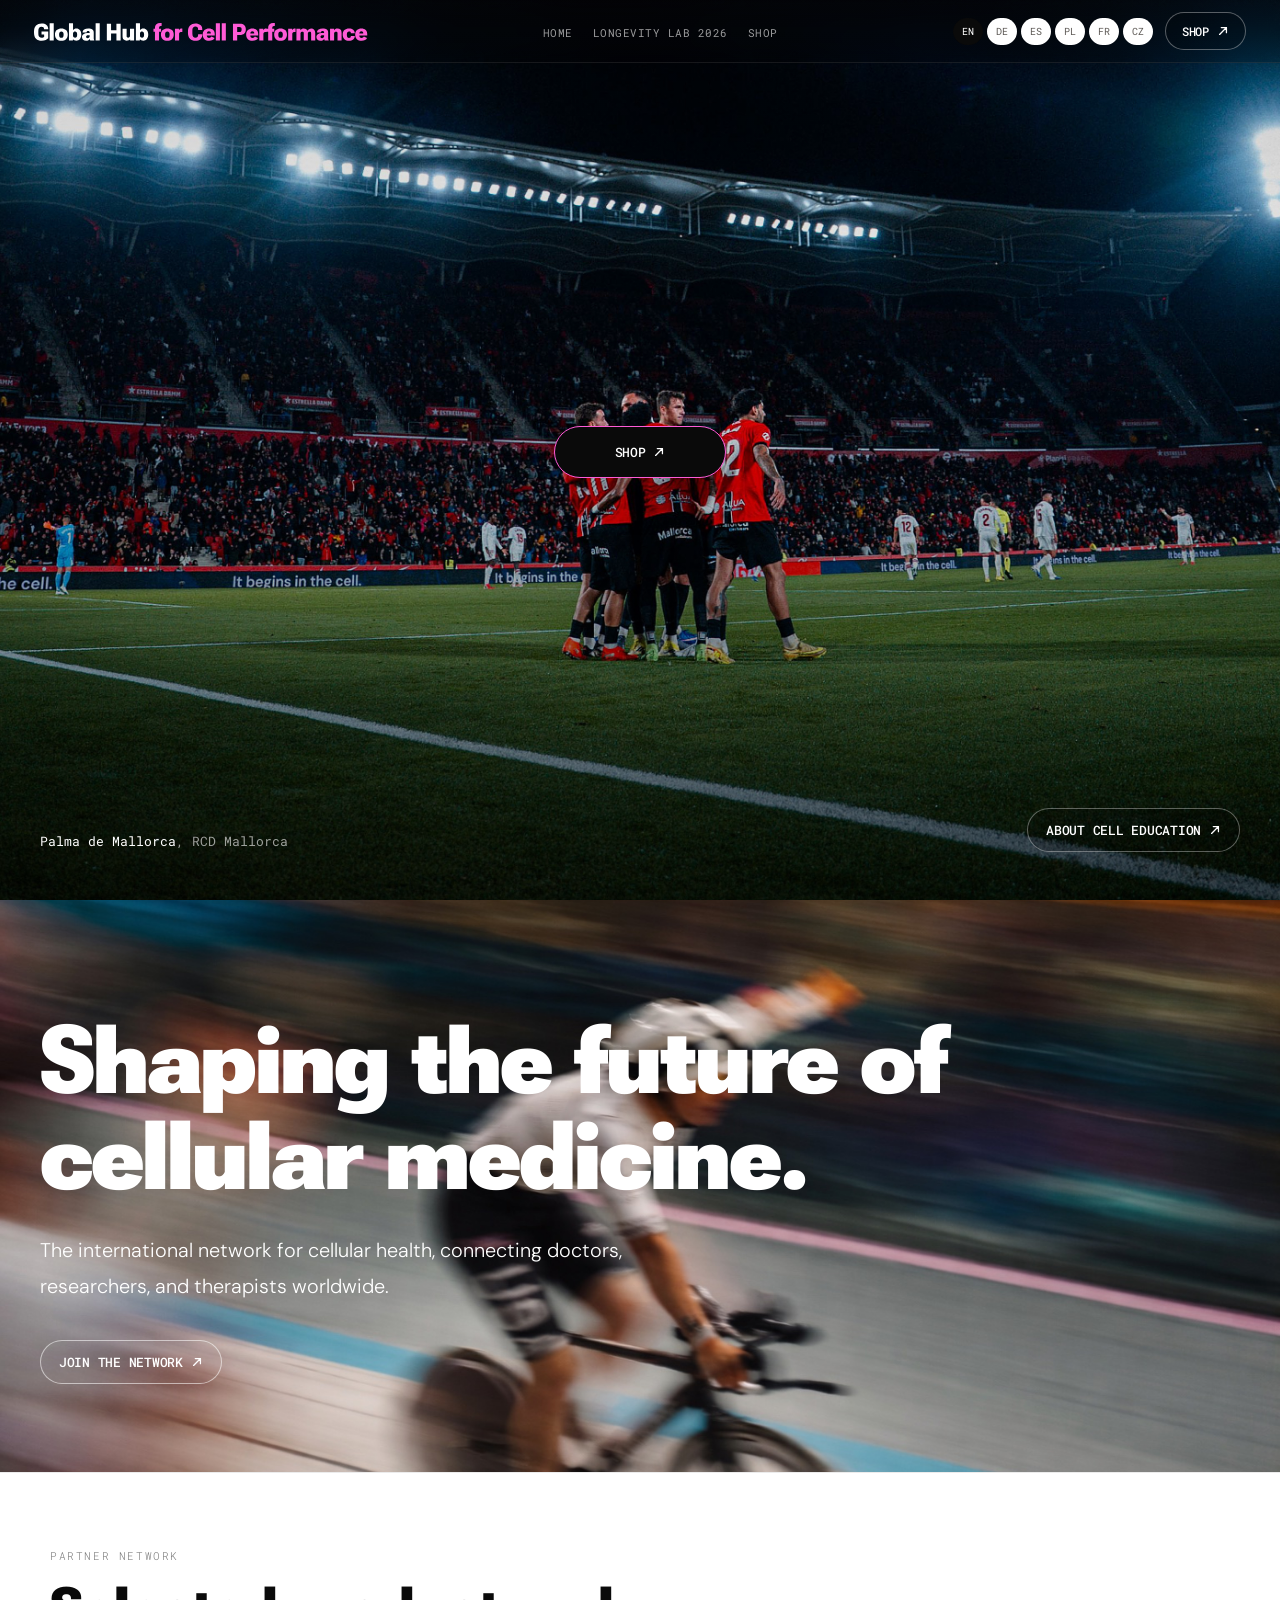
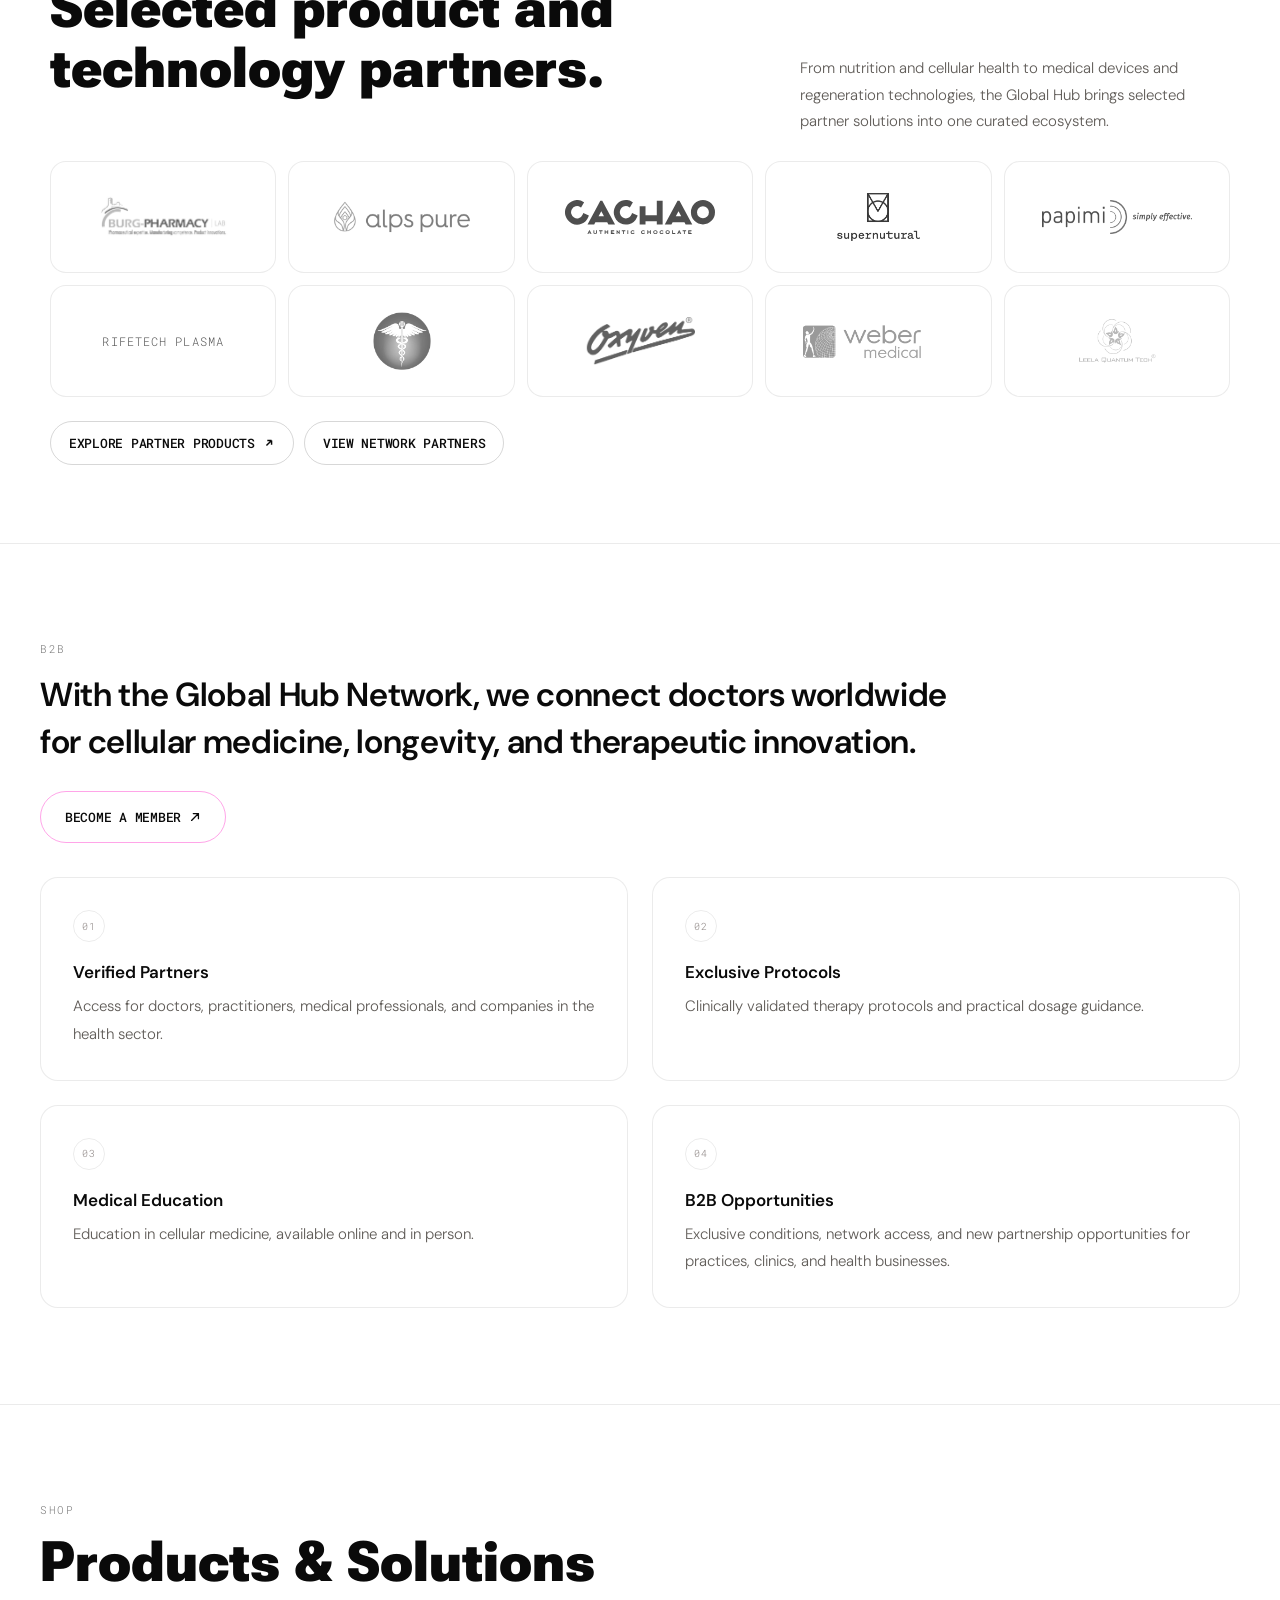
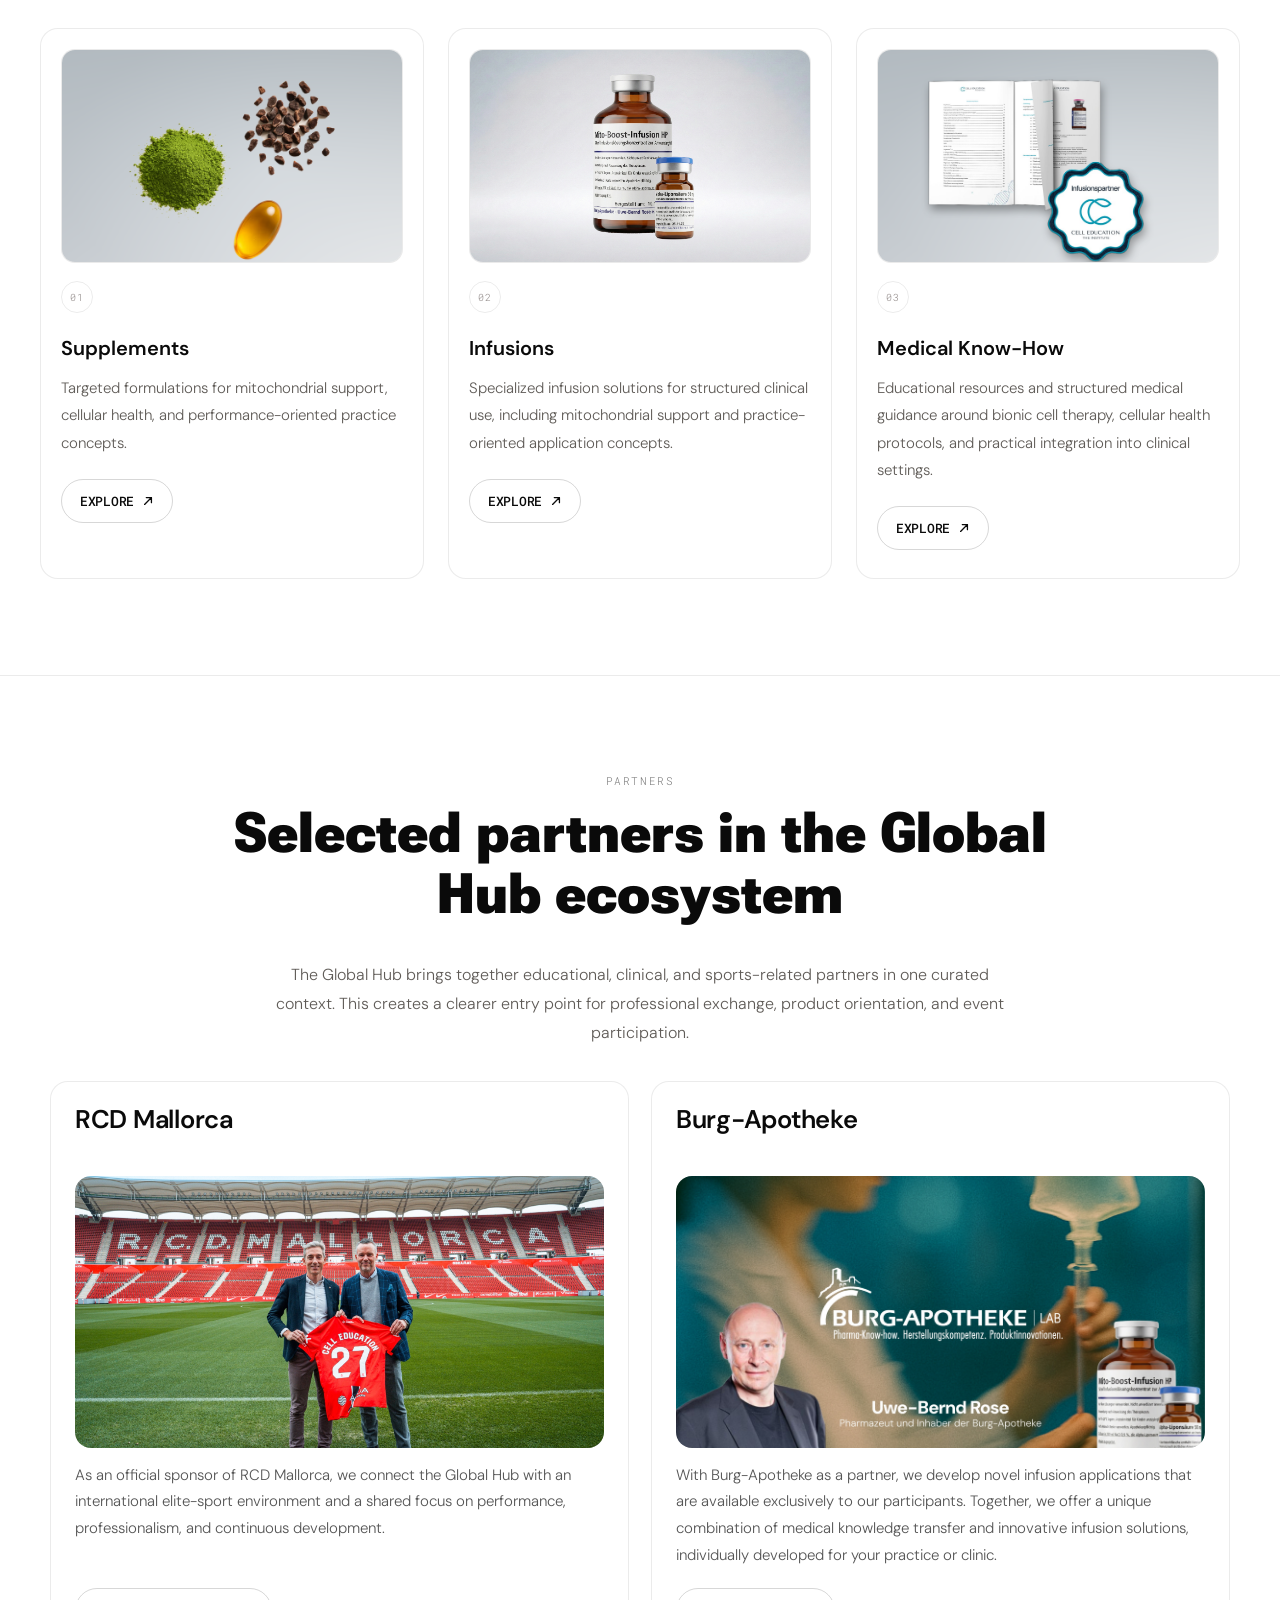
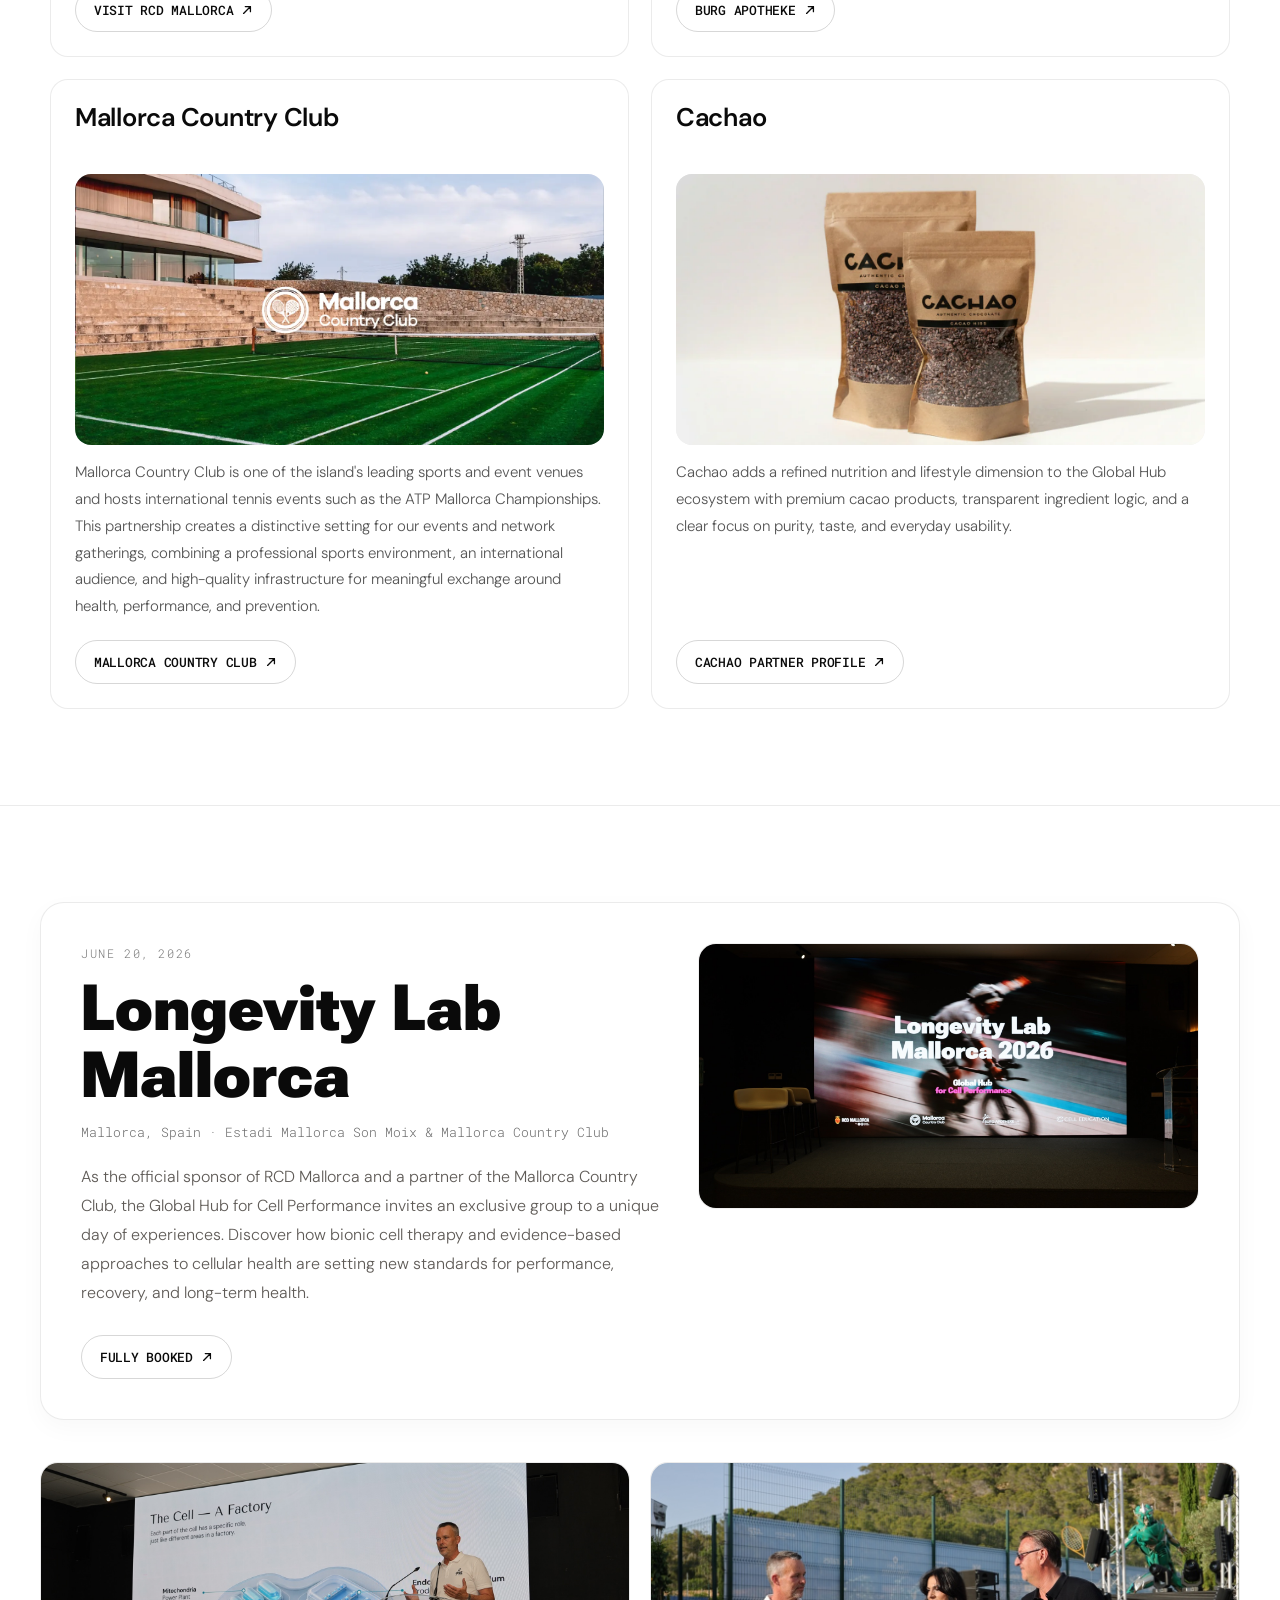
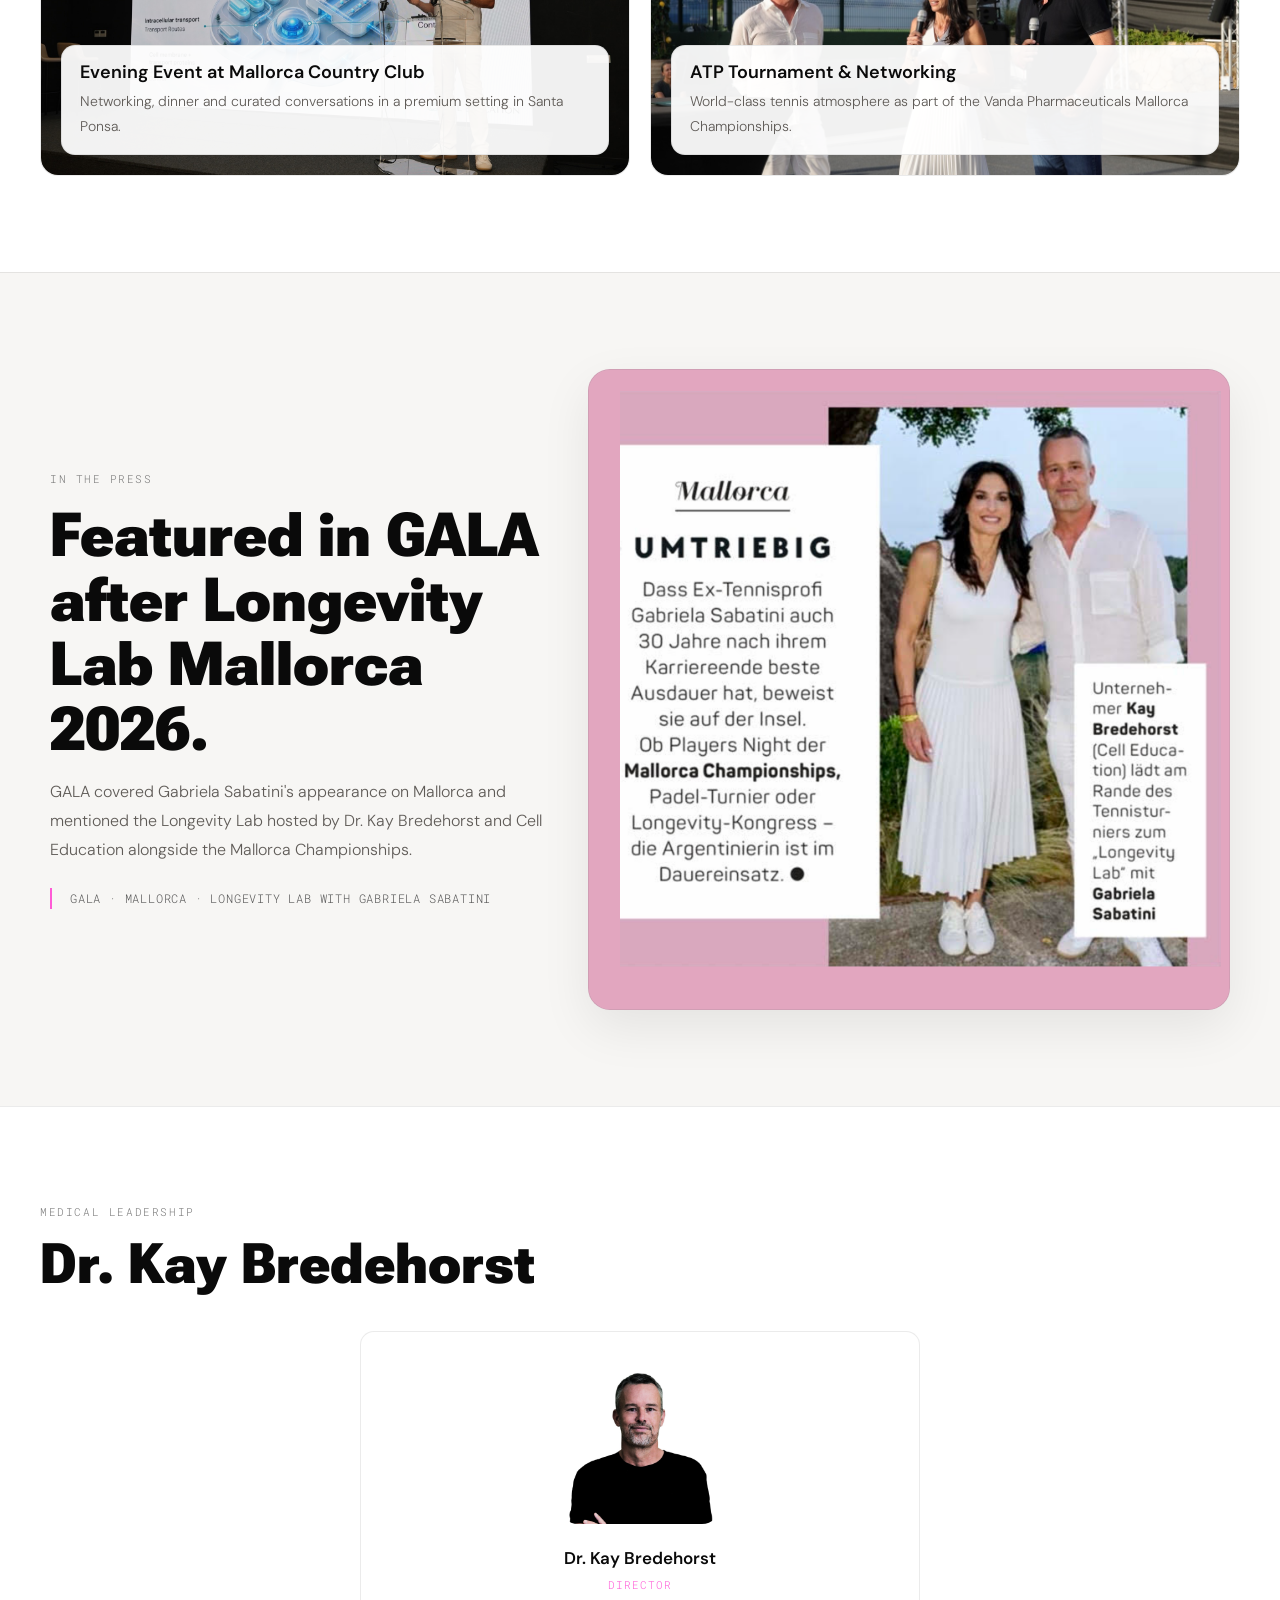
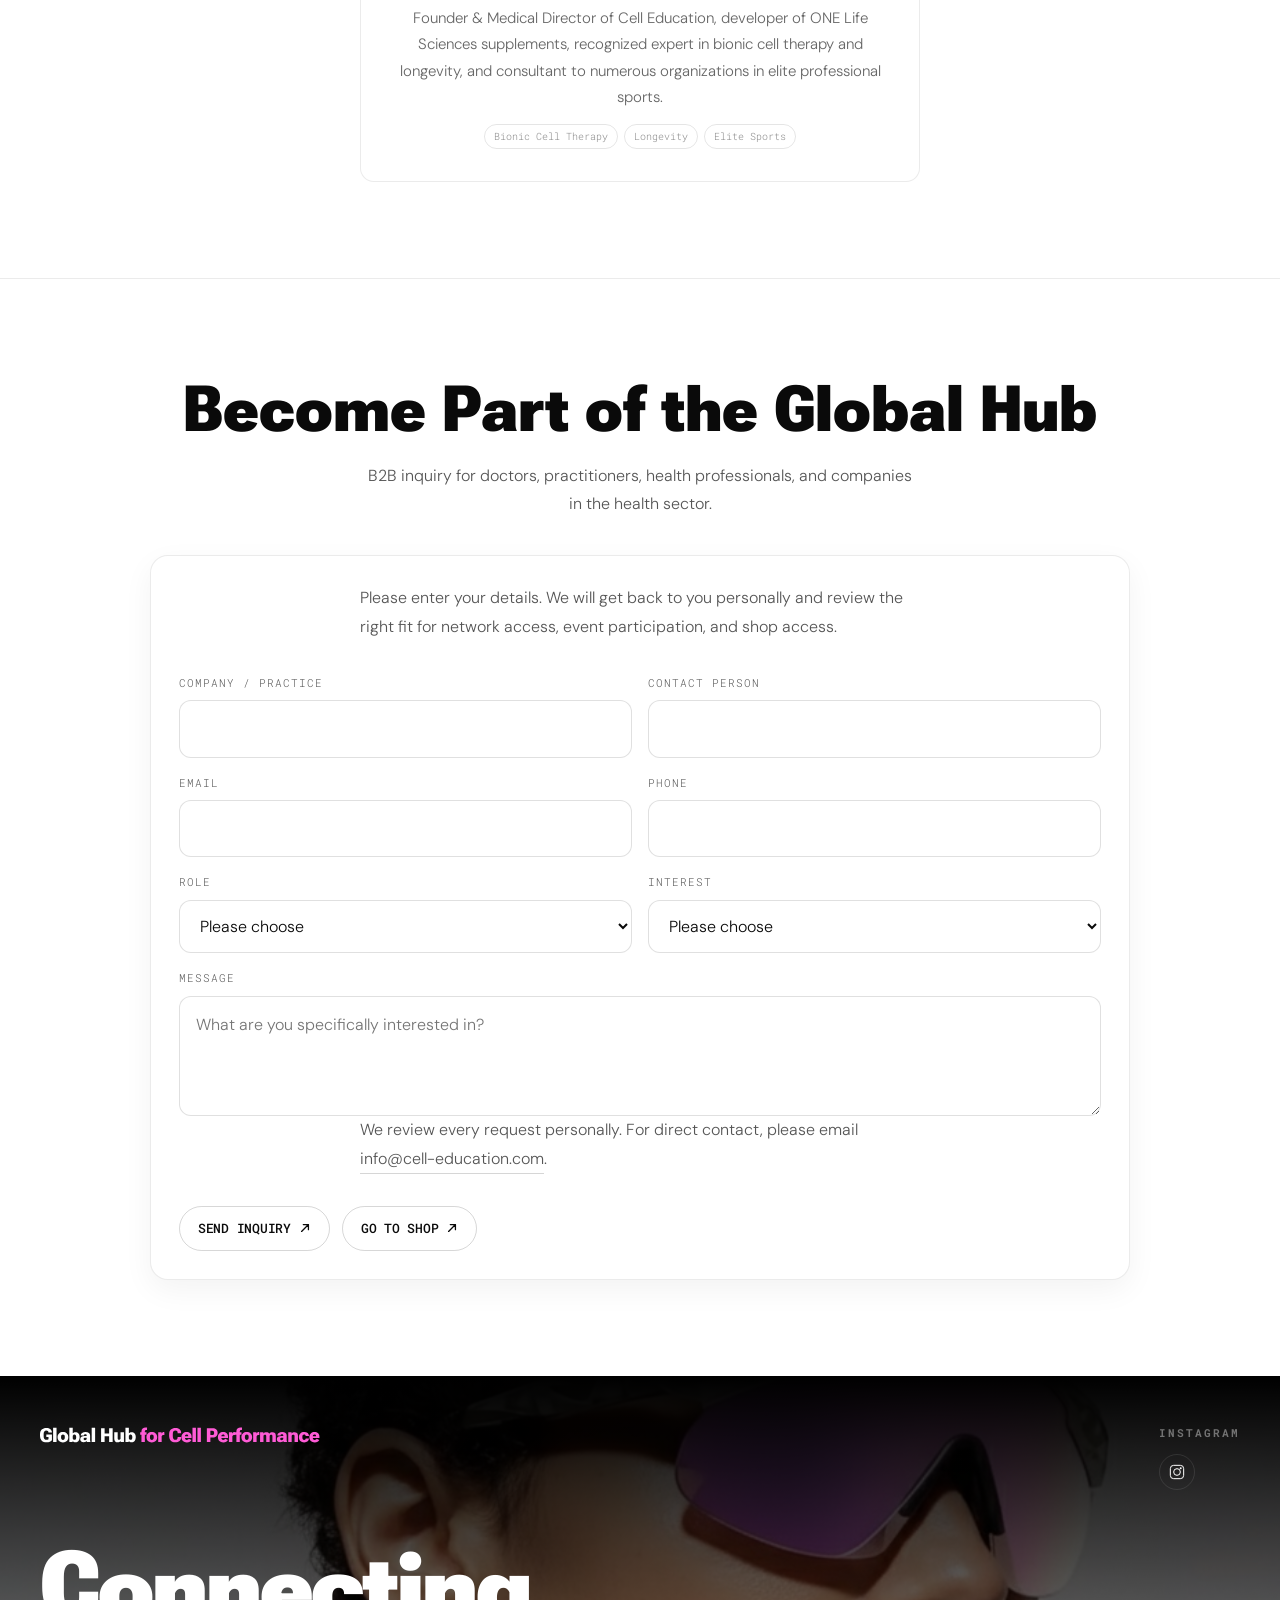
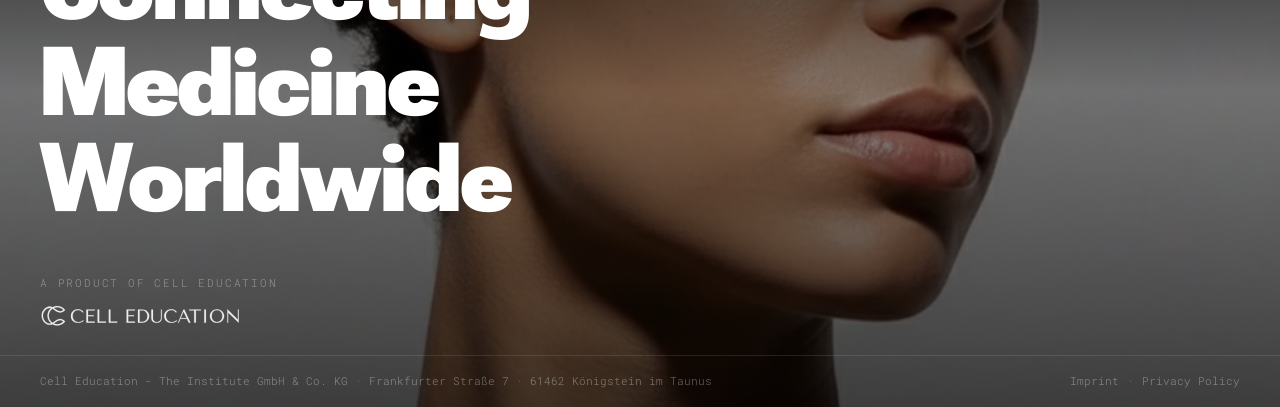
==== index.html @ 9cb9fe03 "Update selected homepage partner cards" ====
<!DOCTYPE html>
<html lang="en">
<head>
<!-- Google Tag Manager -->
<script>(function(w,d,s,l,i){w[l]=w[l]||[];w[l].push({'gtm.start':
new Date().getTime(),event:'gtm.js'});var f=d.getElementsByTagName(s)[0],
j=d.createElement(s),dl=l!='dataLayer'?'&l='+l:'';j.async=true;j.src=
'https://www.googletagmanager.com/gtm.js?id='+i+dl;f.parentNode.insertBefore(j,f);
})(window,document,'script','dataLayer','GTM-M27997ZX');</script>
<!-- End Google Tag Manager -->
<meta charset="UTF-8">
<meta name="viewport" content="width=device-width, initial-scale=1.0">
<meta name="google-site-verification" content="hT9p2Q0TXyHZJH5jZFprlNphEHSEvfTOcRQUMM5sE8U">
<title>Global Hub for Cell Performance | Premium Longevity Hub</title>
<meta name="description" content="Premium international network for longevity, regenerative health, elite performance and next-generation medicine in Mallorca.">
<link rel="icon" type="image/svg+xml" href="images/faviconglobalhub.svg">
<link rel="preconnect" href="https://fonts.googleapis.com">
<link rel="preconnect" href="https://fonts.gstatic.com" crossorigin>
<link href="https://fonts.googleapis.com/css2?family=DM+Sans:wght@300;400;500&family=Roboto+Flex:opsz,wght@8..144,400;8..144,500;8..144,600;8..144,800&family=Roboto+Mono:wght@400;500&display=swap" rel="stylesheet">
<link rel="stylesheet" href="css/style.css?v=20260513-1">
</head>
<body>
<!-- Google Tag Manager (noscript) -->
<noscript><iframe src="https://www.googletagmanager.com/ns.html?id=GTM-M27997ZX"
height="0" width="0" style="display:none;visibility:hidden"></iframe></noscript>
<!-- End Google Tag Manager (noscript) -->


<!-- NAV -->
<nav class="nav" id="nav">
<a href="#top" class="nav__logo" aria-label="Global Hub home">
<svg width="371" height="20" viewBox="0 0 371 20" fill="none" xmlns="http://www.w3.org/2000/svg"><path d="M-0.000131601 10.7298V9.61367C-0.000131601 6.62895 0.760845 4.37984 2.2828 2.86634C3.81321 1.35284 5.85094 0.596092 8.39598 0.596092C10.7127 0.596092 12.5264 1.14991 13.837 2.25756C15.156 3.3652 15.8071 4.78569 15.7901 6.51903L15.7775 6.84879H11.1735V6.64586C11.1735 5.86797 10.9283 5.24228 10.4379 4.76878C9.94753 4.29529 9.20346 4.05854 8.20574 4.05854C7.17419 4.05854 6.35403 4.43903 5.74524 5.2C5.13646 5.95252 4.83207 7.15318 4.83207 8.80196V11.5668C4.83207 13.2325 5.17028 14.4459 5.84671 15.2069C6.53159 15.9678 7.45322 16.3483 8.61159 16.3483C9.1781 16.3483 9.66428 16.2849 10.0701 16.1581C10.4844 16.0312 10.8818 15.8241 11.2623 15.5366V12.7337H8.35793V9.44879L15.8155 9.43611V17.0586C15.1983 17.7096 14.2893 18.3226 13.0887 18.8976C11.8965 19.4641 10.3957 19.7473 8.58623 19.7473C5.92281 19.7473 3.82589 18.9906 2.29548 17.4771C0.765073 15.9636 -0.000131601 13.7145 -0.000131601 10.7298ZM17.3699 19.4049V0.253653H21.9231V19.4049H17.3699ZM23.3 13.1395V12.7337C23.3 10.6875 23.9553 9.07253 25.2658 7.88879C26.5849 6.69659 28.2971 6.10049 30.4024 6.10049C32.5078 6.10049 34.2158 6.69659 35.5263 7.88879C36.8454 9.07253 37.5049 10.6875 37.5049 12.7337V13.1395C37.5049 15.1773 36.8454 16.7922 35.5263 17.9844C34.2158 19.1766 32.5078 19.7727 30.4024 19.7727C28.2971 19.7727 26.5849 19.1766 25.2658 17.9844C23.9553 16.7922 23.3 15.1773 23.3 13.1395ZM27.9166 12.4673V13.3805C27.9166 14.4374 28.1322 15.2195 28.5634 15.7269C29.0031 16.2257 29.6161 16.4751 30.4024 16.4751C31.1888 16.4751 31.7975 16.2257 32.2288 15.7269C32.66 15.2195 32.8756 14.4374 32.8756 13.3805V12.4673C32.8756 11.4273 32.6515 10.6579 32.2034 10.159C31.7637 9.65172 31.1634 9.39806 30.4024 9.39806C29.633 9.39806 29.0242 9.65172 28.5761 10.159C28.1364 10.6579 27.9166 11.4273 27.9166 12.4673ZM38.8564 19.4049V0.253653H43.3842V7.82537C43.8069 7.3096 44.3269 6.9122 44.9442 6.63318C45.5614 6.3457 46.2717 6.20196 47.0749 6.20196C48.7406 6.20196 50.0681 6.80228 51.0574 8.00294C52.0551 9.20359 52.554 10.7678 52.554 12.6956V13.1015C52.554 15.0377 52.0509 16.6147 51.0447 17.8322C50.0385 19.0498 48.7068 19.6586 47.0496 19.6586C46.2378 19.6586 45.4896 19.5106 44.8047 19.2147C44.1198 18.9187 43.6336 18.5256 43.3461 18.0351H43.2954L43.232 19.4049H38.8564ZM43.3842 14.7756C43.5533 15.2069 43.8239 15.5873 44.1959 15.9171C44.5679 16.2469 45.0668 16.4117 45.6925 16.4117C46.4365 16.4117 46.9946 16.1243 47.3666 15.5493C47.7387 14.9743 47.9247 14.2176 47.9247 13.279V12.5688C47.9247 11.6303 47.7387 10.882 47.3666 10.3239C47.003 9.76587 46.4281 9.48684 45.6417 9.48684C45.0583 9.48684 44.5764 9.65172 44.1959 9.98148C43.8154 10.3112 43.5448 10.6875 43.3842 11.1103V14.7756ZM53.3094 15.6254C53.3094 14.1795 53.8674 13.093 54.9835 12.3659C56.0996 11.6303 57.5201 11.2582 59.245 11.2498H61.8577V10.5903C61.8577 10.0829 61.7308 9.68131 61.4772 9.38538C61.2235 9.08099 60.7796 8.92879 60.1455 8.92879C59.5198 8.92879 59.0674 9.05562 58.7884 9.30928C58.5178 9.55448 58.3825 9.87578 58.3825 10.2732V10.5142H54.0323V10.2605C54.0323 9.02603 54.6199 8.0283 55.7952 7.26732C56.9705 6.50635 58.5051 6.12586 60.3991 6.12586C62.31 6.12586 63.7855 6.49366 64.8255 7.22928C65.8655 7.95643 66.3855 9.10212 66.3855 10.6664V16.5386C66.3855 17.0543 66.4362 17.549 66.5377 18.0225C66.6391 18.4875 66.7744 18.8849 66.9435 19.2147V19.4049H62.4664C62.3565 19.2104 62.2635 18.9652 62.1874 18.6693C62.1198 18.3734 62.069 18.0817 62.0352 17.7942C61.79 18.2592 61.2954 18.682 60.5513 19.0625C59.8157 19.443 58.9068 19.6332 57.8245 19.6332C56.5055 19.6332 55.4232 19.3034 54.5776 18.6439C53.7321 17.976 53.3094 16.9698 53.3094 15.6254ZM57.8372 15.2195C57.8372 15.7099 57.9767 16.1073 58.2557 16.4117C58.5432 16.7077 58.9871 16.8556 59.5874 16.8556C60.2554 16.8556 60.8007 16.6443 61.2235 16.2215C61.6463 15.7987 61.8577 15.2787 61.8577 14.6615V13.6849H60.1835C59.3803 13.6849 58.7884 13.8117 58.4079 14.0654C58.0274 14.319 57.8372 14.7038 57.8372 15.2195ZM68.4853 19.4049V0.253653H73.0384V19.4049H68.4853ZM80.9414 19.4049V0.938532H85.6215V8.05367H91.5951V0.938532H96.2751V19.4049H91.5951V11.7064H85.6215V19.4049H80.9414ZM98.3876 14.4332V6.49366H102.928V14.3064C102.928 15.0758 103.08 15.6085 103.385 15.9044C103.698 16.1919 104.108 16.3356 104.615 16.3356C105.08 16.3356 105.499 16.1919 105.871 15.9044C106.243 15.6169 106.517 15.2618 106.695 14.839V6.49366H111.235V19.4049H106.847L106.784 17.9337H106.733C106.395 18.4664 105.887 18.8934 105.211 19.2147C104.543 19.5275 103.765 19.6839 102.877 19.6839C101.575 19.6839 100.501 19.2781 99.6559 18.4664C98.8104 17.6547 98.3876 16.3103 98.3876 14.4332ZM113.221 19.4049V0.253653H117.749V7.82537C118.172 7.3096 118.692 6.9122 119.309 6.63318C119.926 6.3457 120.636 6.20196 121.44 6.20196C123.105 6.20196 124.433 6.80228 125.422 8.00294C126.42 9.20359 126.919 10.7678 126.919 12.6956V13.1015C126.919 15.0377 126.416 16.6147 125.409 17.8322C124.403 19.0498 123.071 19.6586 121.414 19.6586C120.603 19.6586 119.854 19.5106 119.169 19.2147C118.484 18.9187 117.998 18.5256 117.711 18.0351H117.66L117.597 19.4049H113.221ZM117.749 14.7756C117.918 15.2069 118.189 15.5873 118.561 15.9171C118.933 16.2469 119.431 16.4117 120.057 16.4117C120.801 16.4117 121.359 16.1243 121.731 15.5493C122.103 14.9743 122.289 14.2176 122.289 13.279V12.5688C122.289 11.6303 122.103 10.882 121.731 10.3239C121.368 9.76587 120.793 9.48684 120.006 9.48684C119.423 9.48684 118.941 9.65172 118.561 9.98148C118.18 10.3112 117.91 10.6875 117.749 11.1103V14.7756Z" class="gh-white" fill="white"/><path d="M134.416 19.4049V5.39025C134.416 3.58927 134.94 2.24065 135.988 1.34439C137.045 0.448124 138.373 -6.46338e-06 139.971 -6.46338e-06C140.36 -6.46338e-06 140.711 0.0169041 141.024 0.0507253C141.336 0.0845465 141.624 0.135278 141.886 0.202921L141.759 3.46244C141.607 3.42862 141.446 3.39902 141.277 3.37366C141.108 3.34829 140.914 3.33561 140.694 3.33561C140.136 3.33561 139.696 3.53008 139.375 3.91903C139.062 4.30797 138.906 4.90407 138.906 5.70732V7.62245L138.931 7.86342V19.4049H134.416ZM132.742 9.7405V6.49366H135.836H136.229H141.15V9.7405H132.742ZM141.069 13.1395V12.7337C141.069 10.6875 141.724 9.07253 143.035 7.88879C144.354 6.69659 146.066 6.10049 148.171 6.10049C150.277 6.10049 151.985 6.69659 153.295 7.88879C154.614 9.07253 155.274 10.6875 155.274 12.7337V13.1395C155.274 15.1773 154.614 16.7922 153.295 17.9844C151.985 19.1766 150.277 19.7727 148.171 19.7727C146.066 19.7727 144.354 19.1766 143.035 17.9844C141.724 16.7922 141.069 15.1773 141.069 13.1395ZM145.685 12.4673V13.3805C145.685 14.4374 145.901 15.2195 146.332 15.7269C146.772 16.2257 147.385 16.4751 148.171 16.4751C148.958 16.4751 149.566 16.2257 149.998 15.7269C150.429 15.2195 150.644 14.4374 150.644 13.3805V12.4673C150.644 11.4273 150.42 10.6579 149.972 10.159C149.533 9.65172 148.932 9.39806 148.171 9.39806C147.402 9.39806 146.793 9.65172 146.345 10.159C145.905 10.6579 145.685 11.4273 145.685 12.4673ZM156.625 19.4049V6.49366H161.064L161.115 7.93952H161.166C161.436 7.44066 161.808 7.02212 162.282 6.68391C162.755 6.3457 163.275 6.17659 163.842 6.17659C164.045 6.17659 164.239 6.19773 164.425 6.24C164.611 6.28228 164.746 6.32033 164.831 6.35415V10.0068C164.679 9.96456 164.51 9.93074 164.324 9.90538C164.146 9.88001 163.947 9.86733 163.728 9.86733C163.203 9.86733 162.709 10.0322 162.244 10.362C161.779 10.6833 161.432 11.106 161.204 11.6303V19.4049H156.625ZM171.073 10.7298V9.61367C171.073 6.56976 171.834 4.30797 173.356 2.82829C174.886 1.34016 176.894 0.596092 179.38 0.596092C181.714 0.596092 183.561 1.18374 184.922 2.35902C186.292 3.52585 186.977 5.11968 186.977 7.14049V7.78732H182.348V6.93757C182.348 5.97366 182.098 5.24651 181.599 4.7561C181.109 4.26569 180.365 4.02049 179.367 4.02049C178.327 4.02049 177.499 4.37984 176.881 5.09854C176.273 5.80878 175.968 7.02212 175.968 8.73855V11.6049C175.968 13.2283 176.268 14.429 176.869 15.2069C177.469 15.9763 178.323 16.361 179.431 16.361C180.395 16.361 181.113 16.0947 181.587 15.562C182.06 15.0208 182.314 14.2599 182.348 13.279V12.5815H186.977V13.3298C186.935 15.2576 186.241 16.8091 184.897 17.9844C183.553 19.1597 181.709 19.7473 179.367 19.7473C176.848 19.7473 174.835 18.9948 173.33 17.4898C171.825 15.9847 171.073 13.7314 171.073 10.7298ZM187.466 13.1268V12.721C187.466 10.7086 188.109 9.10212 189.394 7.90147C190.679 6.70082 192.336 6.10049 194.366 6.10049C196.386 6.10049 197.972 6.67123 199.122 7.81269C200.272 8.95416 200.847 10.5268 200.847 12.5307V13.8878H190.37V11.5922H196.408V11.3512C196.416 10.7509 196.238 10.2478 195.875 9.84196C195.511 9.43611 194.991 9.23318 194.315 9.23318C193.554 9.23318 192.97 9.51221 192.565 10.0703C192.167 10.6283 191.968 11.4146 191.968 12.4293V13.3298C191.968 14.3698 192.188 15.1688 192.628 15.7269C193.068 16.2849 193.702 16.5639 194.53 16.5639C195.139 16.5639 195.663 16.4117 196.103 16.1073C196.551 15.8029 196.906 15.4436 197.169 15.0293L200.618 16.6654C200.196 17.6293 199.464 18.3903 198.424 18.9483C197.393 19.4979 196.12 19.7727 194.607 19.7727C192.391 19.7727 190.645 19.1724 189.368 17.9717C188.1 16.7711 187.466 15.1561 187.466 13.1268ZM202.046 19.4049V0.253653H206.599V19.4049H202.046ZM208.623 19.4049V0.253653H213.176V19.4049H208.623ZM221.079 19.4049V0.938532H228.79C230.904 0.938532 232.532 1.47967 233.673 2.56195C234.815 3.64423 235.385 5.17886 235.385 7.16586C235.385 9.1444 234.819 10.6833 233.686 11.7825C232.561 12.8732 230.917 13.4186 228.752 13.4186H225.759V19.4049H221.079ZM225.759 10.0956H228.042C229.048 10.0956 229.741 9.84196 230.122 9.33464C230.511 8.82733 230.705 8.11708 230.705 7.20391C230.705 6.29919 230.511 5.5974 230.122 5.09854C229.741 4.59968 229.048 4.35025 228.042 4.35025H225.759V10.0956ZM235.748 13.1268V12.721C235.748 10.7086 236.39 9.10212 237.675 7.90147C238.961 6.70082 240.618 6.10049 242.647 6.10049C244.668 6.10049 246.253 6.67123 247.403 7.81269C248.553 8.95416 249.128 10.5268 249.128 12.5307V13.8878H238.652V11.5922H244.689V11.3512C244.697 10.7509 244.52 10.2478 244.156 9.84196C243.793 9.43611 243.273 9.23318 242.596 9.23318C241.835 9.23318 241.252 9.51221 240.846 10.0703C240.449 10.6283 240.25 11.4146 240.25 12.4293V13.3298C240.25 14.3698 240.47 15.1688 240.909 15.7269C241.349 16.2849 241.983 16.5639 242.812 16.5639C243.421 16.5639 243.945 16.4117 244.385 16.1073C244.833 15.8029 245.188 15.4436 245.45 15.0293L248.9 16.6654C248.477 17.6293 247.746 18.3903 246.706 18.9483C245.674 19.4979 244.402 19.7727 242.888 19.7727C240.673 19.7727 238.927 19.1724 237.65 17.9717C236.382 16.7711 235.748 15.1561 235.748 13.1268ZM250.315 19.4049V6.49366H254.754L254.804 7.93952H254.855C255.126 7.44066 255.498 7.02212 255.971 6.68391C256.445 6.3457 256.965 6.17659 257.531 6.17659C257.734 6.17659 257.929 6.19773 258.115 6.24C258.301 6.28228 258.436 6.32033 258.521 6.35415V10.0068C258.368 9.96456 258.199 9.93074 258.013 9.90538C257.836 9.88001 257.637 9.86733 257.417 9.86733C256.893 9.86733 256.398 10.0322 255.933 10.362C255.468 10.6833 255.121 11.106 254.893 11.6303V19.4049H250.315ZM260.214 19.4049V5.39025C260.214 3.58927 260.739 2.24065 261.787 1.34439C262.844 0.448124 264.171 -6.46338e-06 265.77 -6.46338e-06C266.158 -6.46338e-06 266.509 0.0169041 266.822 0.0507253C267.135 0.0845465 267.423 0.135278 267.685 0.202921L267.558 3.46244C267.406 3.42862 267.245 3.39902 267.076 3.37366C266.907 3.34829 266.712 3.33561 266.492 3.33561C265.934 3.33561 265.495 3.53008 265.173 3.91903C264.861 4.30797 264.704 4.90407 264.704 5.70732V7.62245L264.73 7.86342V19.4049H260.214ZM258.54 9.7405V6.49366H261.635H262.028H266.949V9.7405H258.54ZM266.867 13.1395V12.7337C266.867 10.6875 267.523 9.07253 268.833 7.88879C270.152 6.69659 271.864 6.10049 273.97 6.10049C276.075 6.10049 277.783 6.69659 279.094 7.88879C280.413 9.07253 281.072 10.6875 281.072 12.7337V13.1395C281.072 15.1773 280.413 16.7922 279.094 17.9844C277.783 19.1766 276.075 19.7727 273.97 19.7727C271.864 19.7727 270.152 19.1766 268.833 17.9844C267.523 16.7922 266.867 15.1773 266.867 13.1395ZM271.484 12.4673V13.3805C271.484 14.4374 271.7 15.2195 272.131 15.7269C272.57 16.2257 273.183 16.4751 273.97 16.4751C274.756 16.4751 275.365 16.2257 275.796 15.7269C276.227 15.2195 276.443 14.4374 276.443 13.3805V12.4673C276.443 11.4273 276.219 10.6579 275.771 10.159C275.331 9.65172 274.731 9.39806 273.97 9.39806C273.2 9.39806 272.592 9.65172 272.143 10.159C271.704 10.6579 271.484 11.4273 271.484 12.4673ZM282.424 19.4049V6.49366H286.863L286.914 7.93952H286.964C287.235 7.44066 287.607 7.02212 288.08 6.68391C288.554 6.3457 289.074 6.17659 289.64 6.17659C289.843 6.17659 290.038 6.19773 290.224 6.24C290.41 6.28228 290.545 6.32033 290.63 6.35415V10.0068C290.477 9.96456 290.308 9.93074 290.122 9.90538C289.945 9.88001 289.746 9.86733 289.526 9.86733C289.002 9.86733 288.507 10.0322 288.042 10.362C287.577 10.6833 287.231 11.106 287.002 11.6303V19.4049H282.424ZM291.588 19.4049V6.49366H295.964L296.027 8.0283H296.09C296.462 7.44489 296.978 6.99675 297.638 6.68391C298.306 6.37106 299.033 6.21464 299.819 6.21464C300.741 6.21464 301.544 6.40911 302.229 6.79805C302.914 7.187 303.4 7.74928 303.688 8.48489H303.726C304.157 7.75773 304.774 7.19968 305.577 6.81074C306.381 6.41334 307.226 6.21464 308.114 6.21464C309.408 6.21464 310.456 6.62049 311.259 7.4322C312.071 8.23546 312.477 9.57985 312.477 11.4654V19.4049H307.936V11.5288C307.936 10.8693 307.801 10.3831 307.53 10.0703C307.268 9.74895 306.871 9.5883 306.338 9.5883C305.873 9.57985 305.467 9.71091 305.121 9.98148C304.774 10.252 304.503 10.6241 304.309 11.0976V19.4049H299.756V11.5668C299.756 10.8904 299.621 10.3916 299.35 10.0703C299.079 9.74895 298.669 9.5883 298.12 9.5883C297.663 9.5883 297.266 9.71936 296.928 9.98148C296.589 10.2351 296.323 10.6072 296.129 11.0976V19.4049H291.588ZM313.778 15.6254C313.778 14.1795 314.336 13.093 315.452 12.3659C316.568 11.6303 317.988 11.2582 319.713 11.2498H322.326V10.5903C322.326 10.0829 322.199 9.68131 321.945 9.38538C321.692 9.08099 321.248 8.92879 320.614 8.92879C319.988 8.92879 319.536 9.05562 319.257 9.30928C318.986 9.55448 318.851 9.87578 318.851 10.2732V10.5142H314.5V10.2605C314.5 9.02603 315.088 8.0283 316.263 7.26732C317.439 6.50635 318.973 6.12586 320.867 6.12586C322.778 6.12586 324.254 6.49366 325.294 7.22928C326.334 7.95643 326.854 9.10212 326.854 10.6664V16.5386C326.854 17.0543 326.904 17.549 327.006 18.0225C327.107 18.4875 327.243 18.8849 327.412 19.2147V19.4049H322.935C322.825 19.2104 322.732 18.9652 322.656 18.6693C322.588 18.3734 322.537 18.0817 322.503 17.7942C322.258 18.2592 321.764 18.682 321.02 19.0625C320.284 19.443 319.375 19.6332 318.293 19.6332C316.974 19.6332 315.891 19.3034 315.046 18.6439C314.2 17.976 313.778 16.9698 313.778 15.6254ZM318.305 15.2195C318.305 15.7099 318.445 16.1073 318.724 16.4117C319.011 16.7077 319.455 16.8556 320.056 16.8556C320.724 16.8556 321.269 16.6443 321.692 16.2215C322.114 15.7987 322.326 15.2787 322.326 14.6615V13.6849H320.652C319.848 13.6849 319.257 13.8117 318.876 14.0654C318.496 14.319 318.305 14.7038 318.305 15.2195ZM328.941 19.4049V6.49366H333.342L333.393 7.96489H333.456C333.743 7.45757 334.221 7.03903 334.889 6.70927C335.566 6.37106 336.339 6.20196 337.21 6.20196C338.546 6.20196 339.641 6.57822 340.495 7.33074C341.357 8.08326 341.789 9.39806 341.789 11.2751V19.4049H337.261V11.4527C337.261 10.7594 337.113 10.2774 336.817 10.0068C336.529 9.72782 336.119 9.5883 335.587 9.5883C335.147 9.5883 334.733 9.71936 334.344 9.98148C333.963 10.2351 333.676 10.6029 333.481 11.0849V19.4049H328.941ZM343.026 13.1395V12.721C343.026 10.6579 343.66 9.03871 344.928 7.86342C346.205 6.68814 347.892 6.10049 349.989 6.10049C352.018 6.10049 353.574 6.56976 354.656 7.5083C355.739 8.43838 356.326 9.63481 356.419 11.0976L356.432 11.3893H352.031V11.199C352.031 10.641 351.858 10.1929 351.511 9.85465C351.173 9.50798 350.674 9.33464 350.014 9.33464C349.245 9.33464 348.657 9.60944 348.251 10.159C347.846 10.7002 347.643 11.4696 347.643 12.4673V13.3805C347.643 14.3867 347.837 15.1688 348.226 15.7269C348.615 16.2764 349.207 16.5512 350.002 16.5512C350.746 16.5512 351.27 16.3695 351.574 16.0059C351.879 15.6338 352.031 15.1942 352.031 14.6868V14.522H356.432L356.419 14.7503C356.411 16.1877 355.848 17.3841 354.732 18.3395C353.616 19.295 352.039 19.7727 350.002 19.7727C347.913 19.7727 346.226 19.1851 344.941 18.0098C343.664 16.826 343.026 15.2026 343.026 13.1395ZM356.883 13.1268V12.721C356.883 10.7086 357.525 9.10212 358.811 7.90147C360.096 6.70082 361.753 6.10049 363.782 6.10049C365.803 6.10049 367.389 6.67123 368.539 7.81269C369.688 8.95416 370.263 10.5268 370.263 12.5307V13.8878H359.787V11.5922H365.824V11.3512C365.833 10.7509 365.655 10.2478 365.292 9.84196C364.928 9.43611 364.408 9.23318 363.732 9.23318C362.971 9.23318 362.387 9.51221 361.981 10.0703C361.584 10.6283 361.385 11.4146 361.385 12.4293V13.3298C361.385 14.3698 361.605 15.1688 362.045 15.7269C362.485 16.2849 363.119 16.5639 363.947 16.5639C364.556 16.5639 365.08 16.4117 365.52 16.1073C365.968 15.8029 366.323 15.4436 366.585 15.0293L370.035 16.6654C369.612 17.6293 368.881 18.3903 367.841 18.9483C366.809 19.4979 365.537 19.7727 364.023 19.7727C361.808 19.7727 360.062 19.1724 358.785 17.9717C357.517 16.7711 356.883 15.1561 356.883 13.1268Z" class="gh-pink" fill="#FF5BD6"/></svg>
</a>
<ul class="nav__links">
<li><a href="#top" class="active">Home</a></li>
<li><a href="longevity-lab.html">Longevity Lab 2026</a></li>
<li><a href="shop.html">Shop</a></li>
</ul>
<div class="nav__right"><div class="lang-switcher" aria-label="Language switcher">
<button type="button" data-lang="en" class="active">EN</button>
<button type="button" data-lang="de">DE</button>
<button type="button" data-lang="es">ES</button>
<button type="button" data-lang="pl">PL</button>
<button type="button" data-lang="fr">FR</button>
<button type="button" data-lang="cz">CZ</button>
</div>
<div class="nav__cta"><a href="shop.html" class="pill pill--solid">Shop <svg viewBox="0 0 14 14" fill="none"><path d="M3 11L11 3M11 3H5M11 3V9" stroke="currentColor" stroke-width="1.5" stroke-linecap="round" stroke-linejoin="round"/></svg></a></div></div>
<div class="nav__mobile" onclick="toggleNav()"><span></span><span></span><span></span></div>
</nav>

<div class="nav-overlay" id="navOverlay">
<div class="nav-overlay__close" onclick="toggleNav()">✕</div>
<a href="#top" onclick="toggleNav()">Home</a>
<a href="longevity-lab.html" onclick="toggleNav()">Longevity Lab 2026</a>
<a href="shop.html" onclick="toggleNav()">Shop</a>
<div class="lang-switcher" aria-label="Language switcher mobile">
<button type="button" data-lang="en" class="active">EN</button>
<button type="button" data-lang="de">DE</button>
<button type="button" data-lang="es">ES</button>
<button type="button" data-lang="pl">PL</button>
<button type="button" data-lang="fr">FR</button>
<button type="button" data-lang="cz">CZ</button>
</div>
</div>

<!-- HERO -->
<section class="hero">
<div class="hero__bg" style="background-image:url('[data-uri]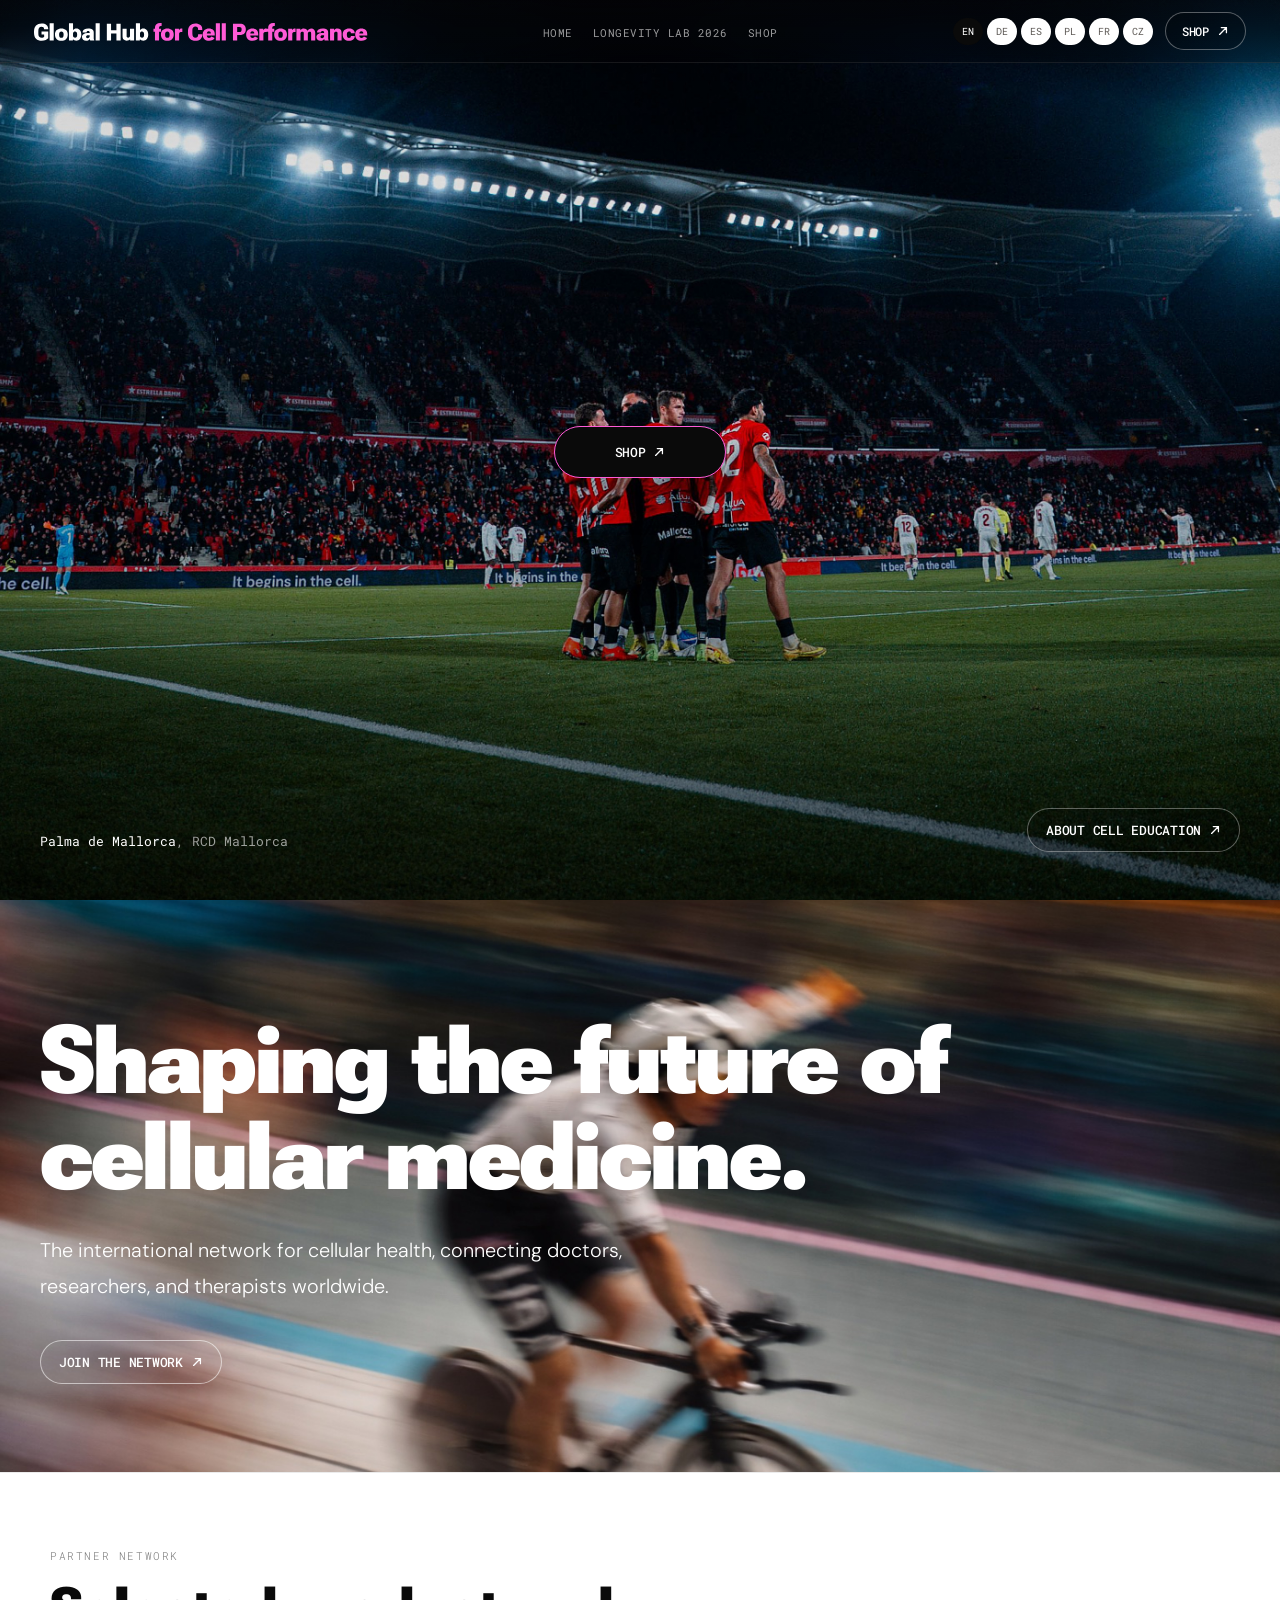
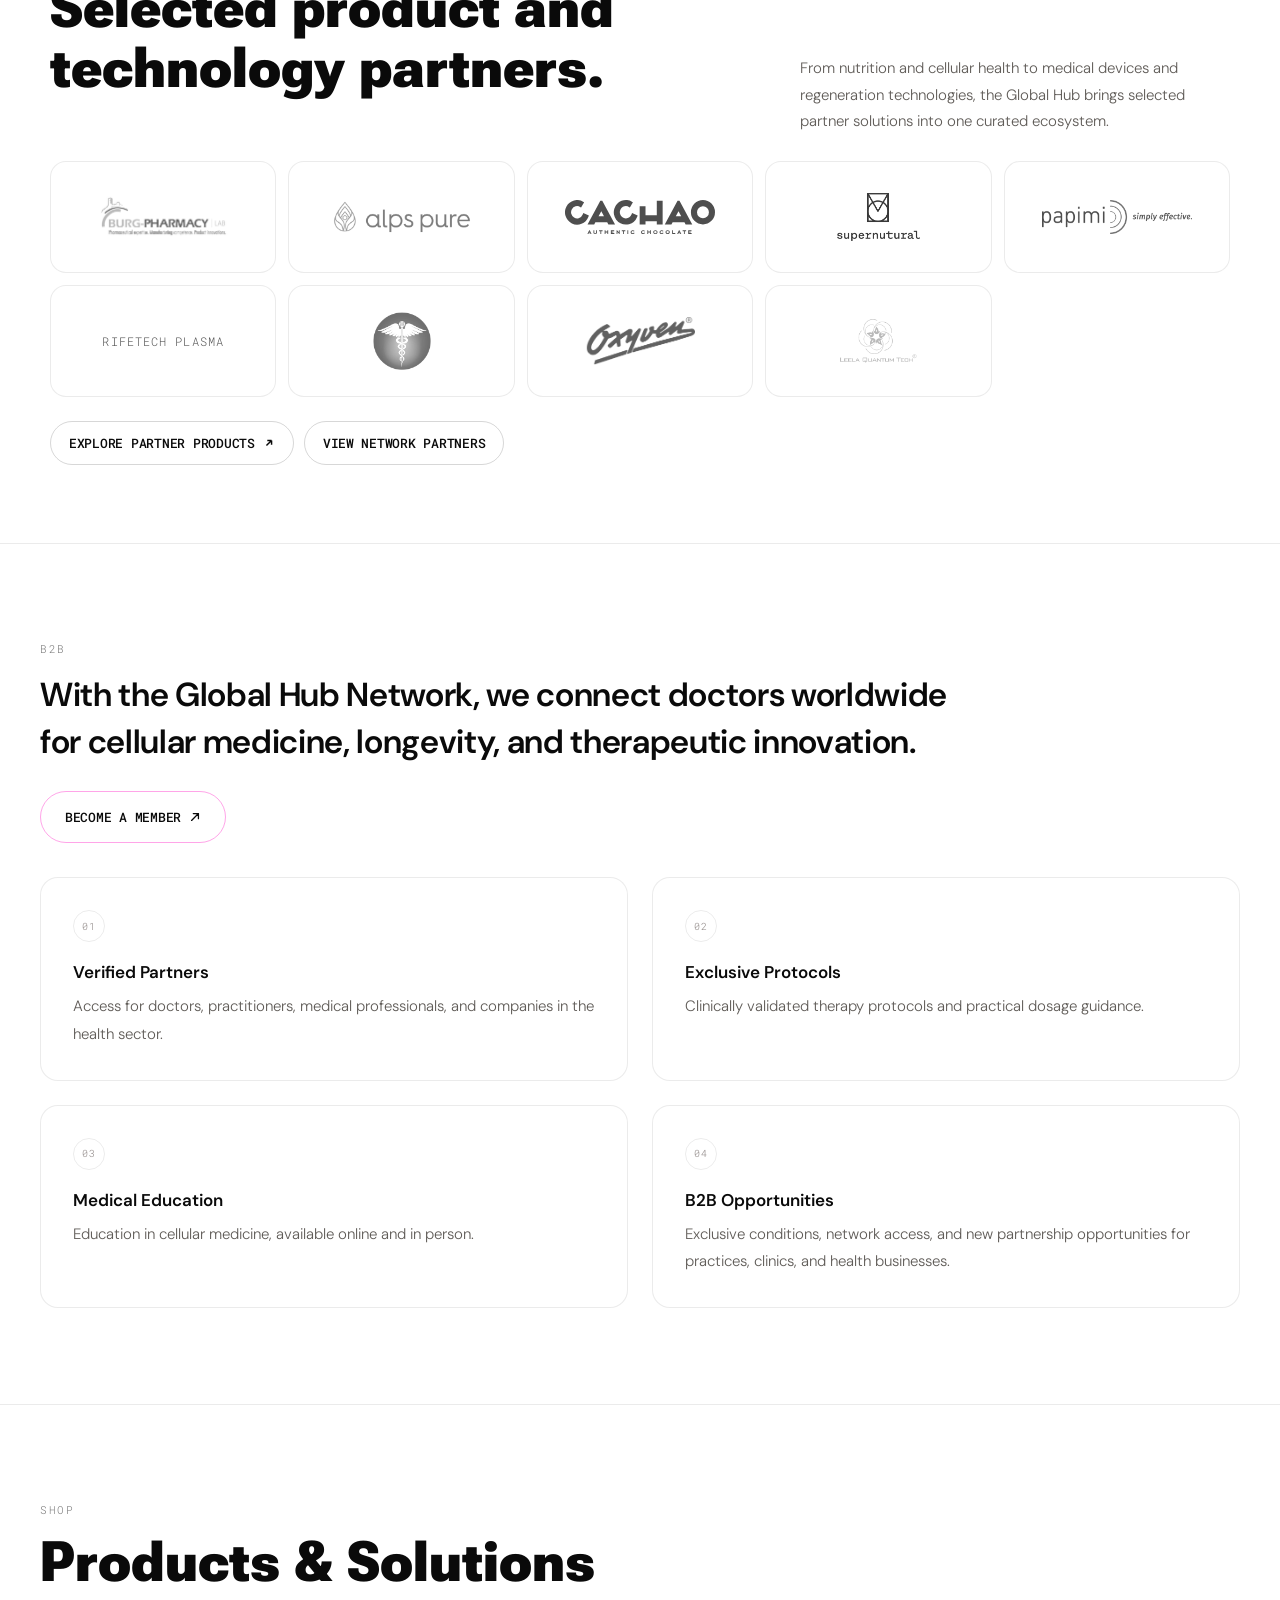
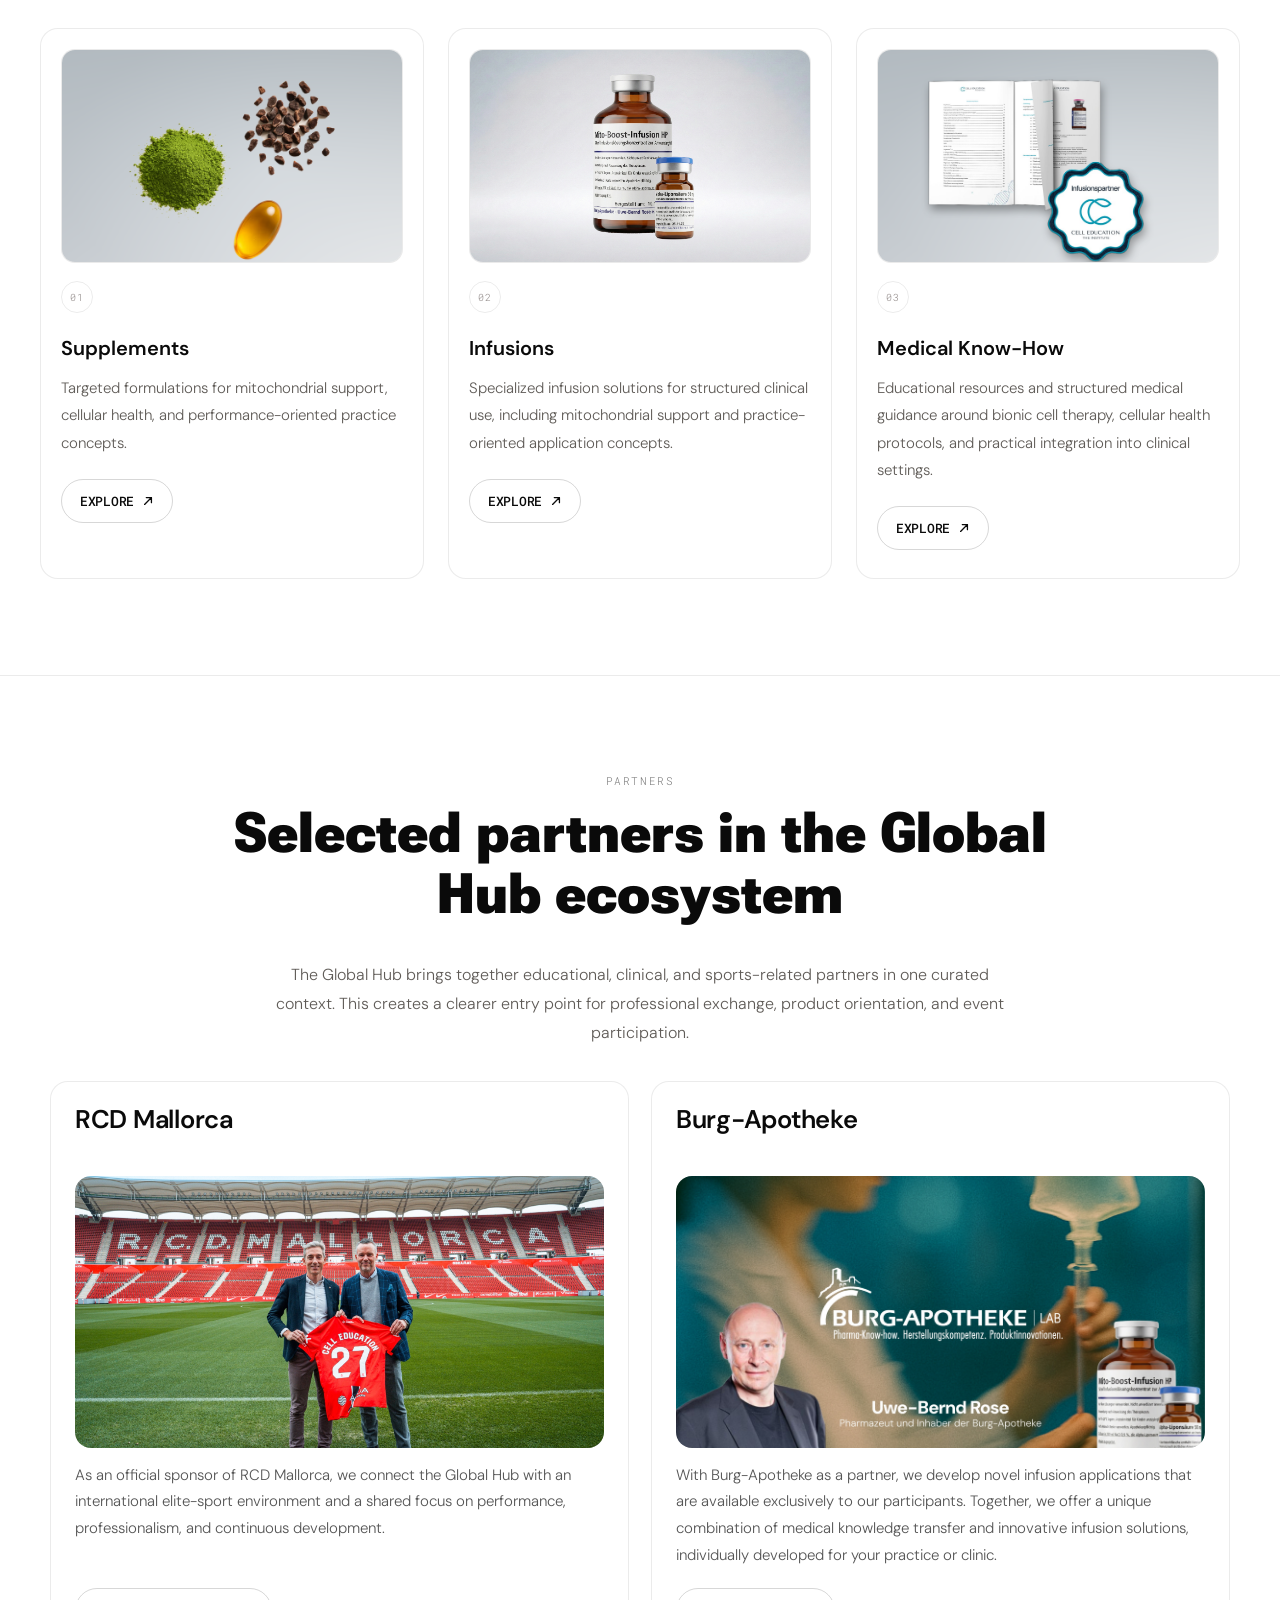
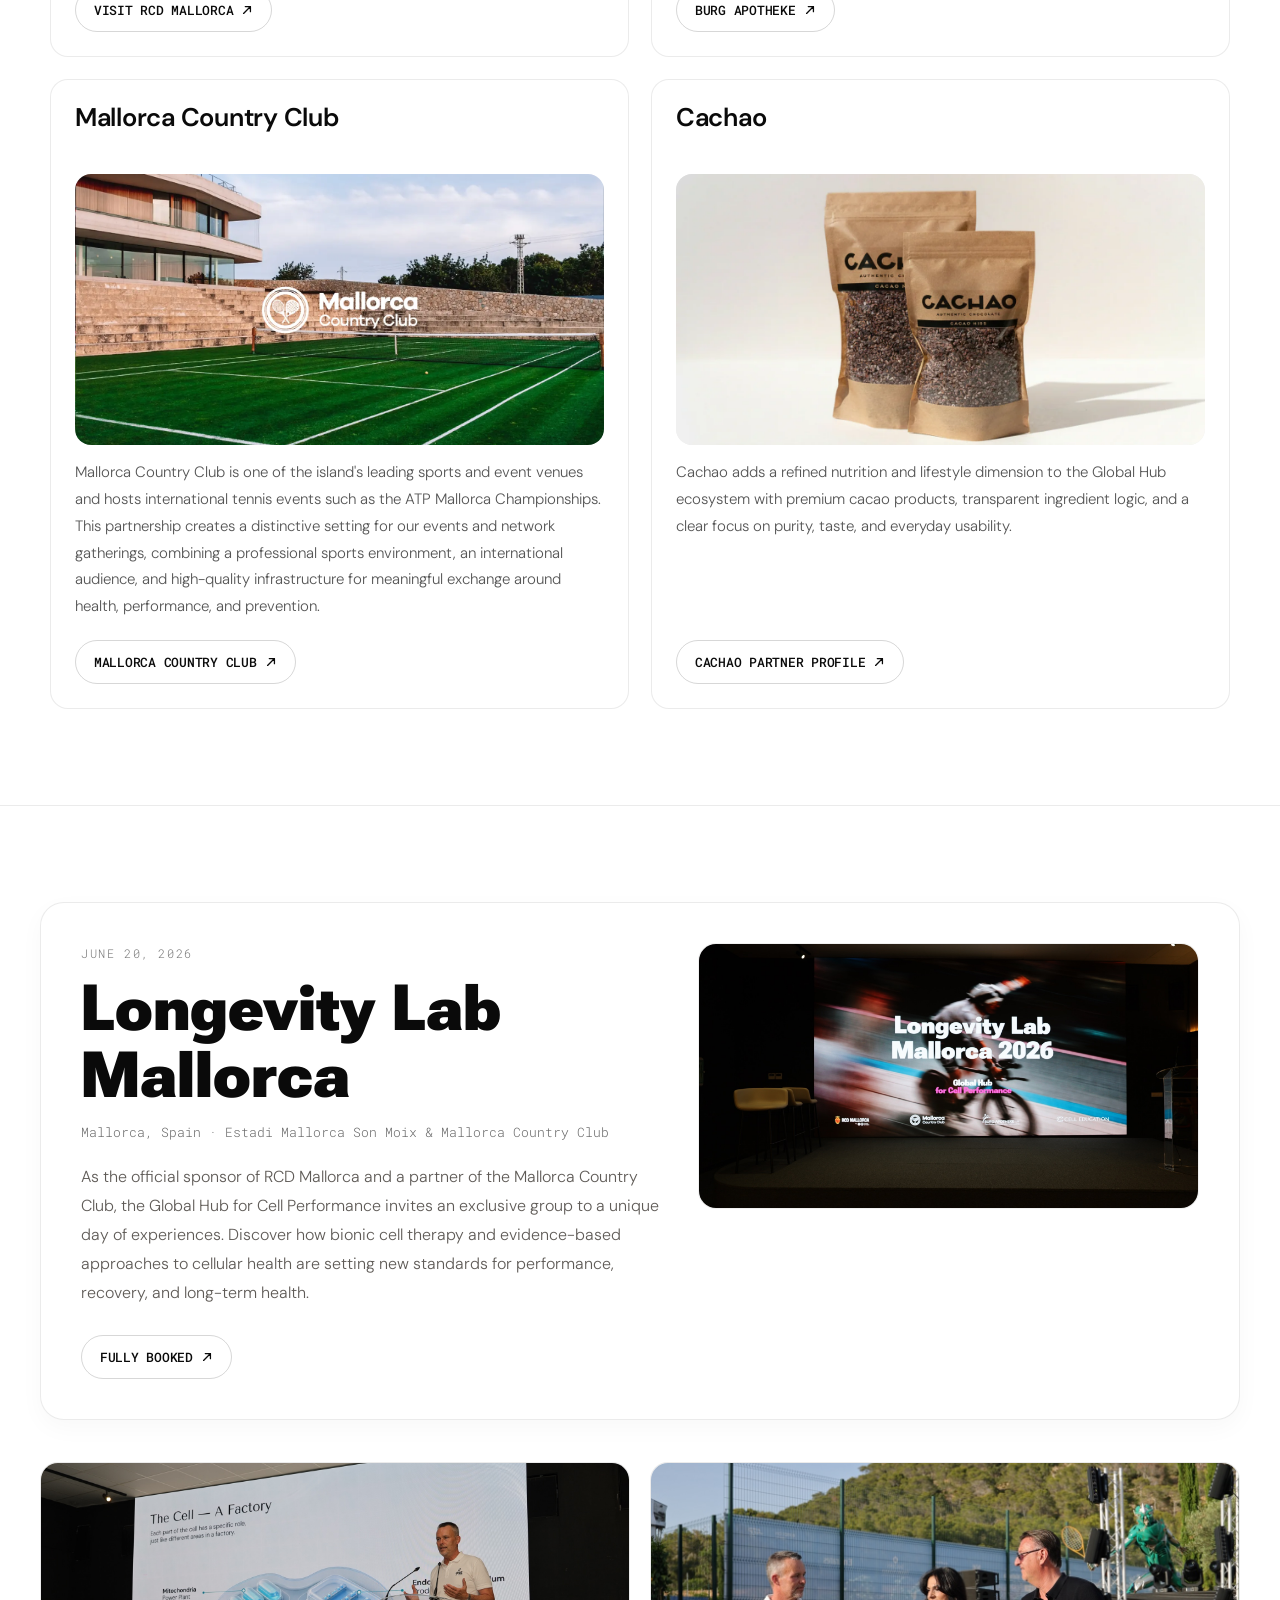
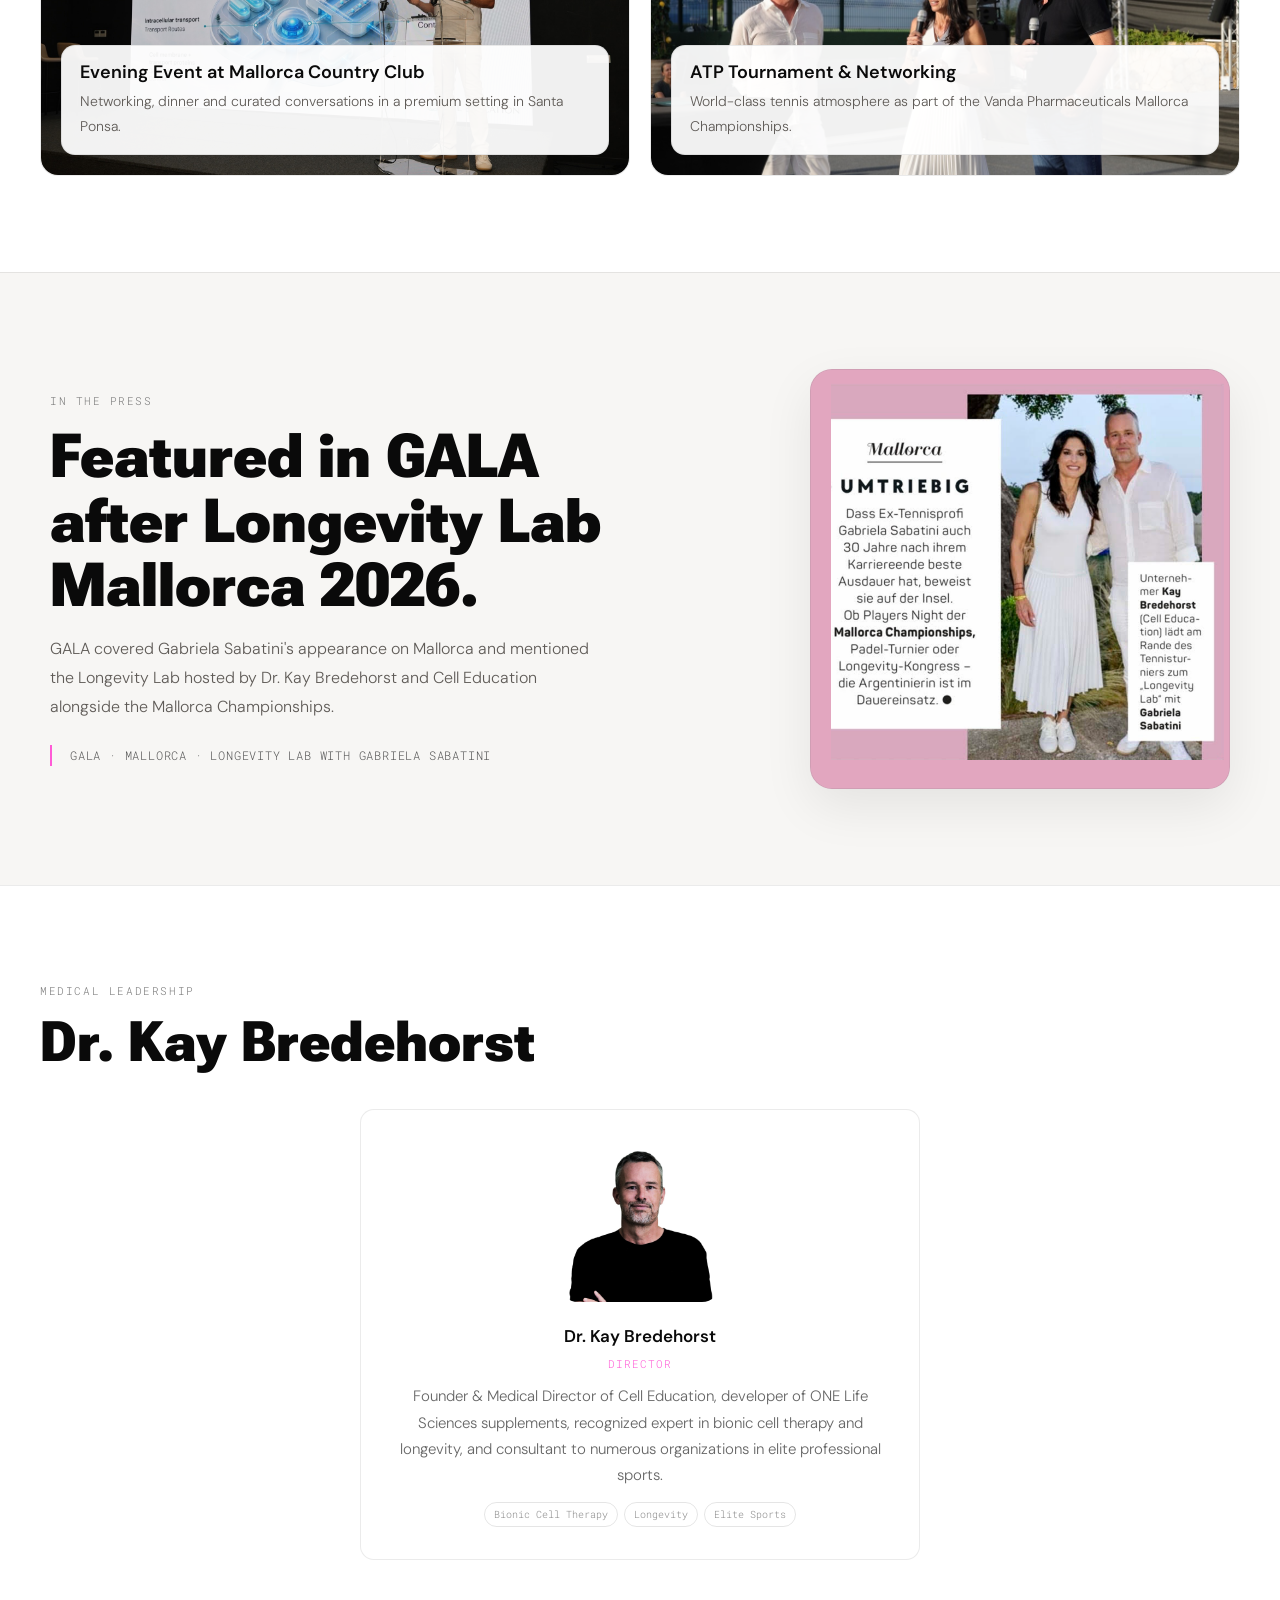
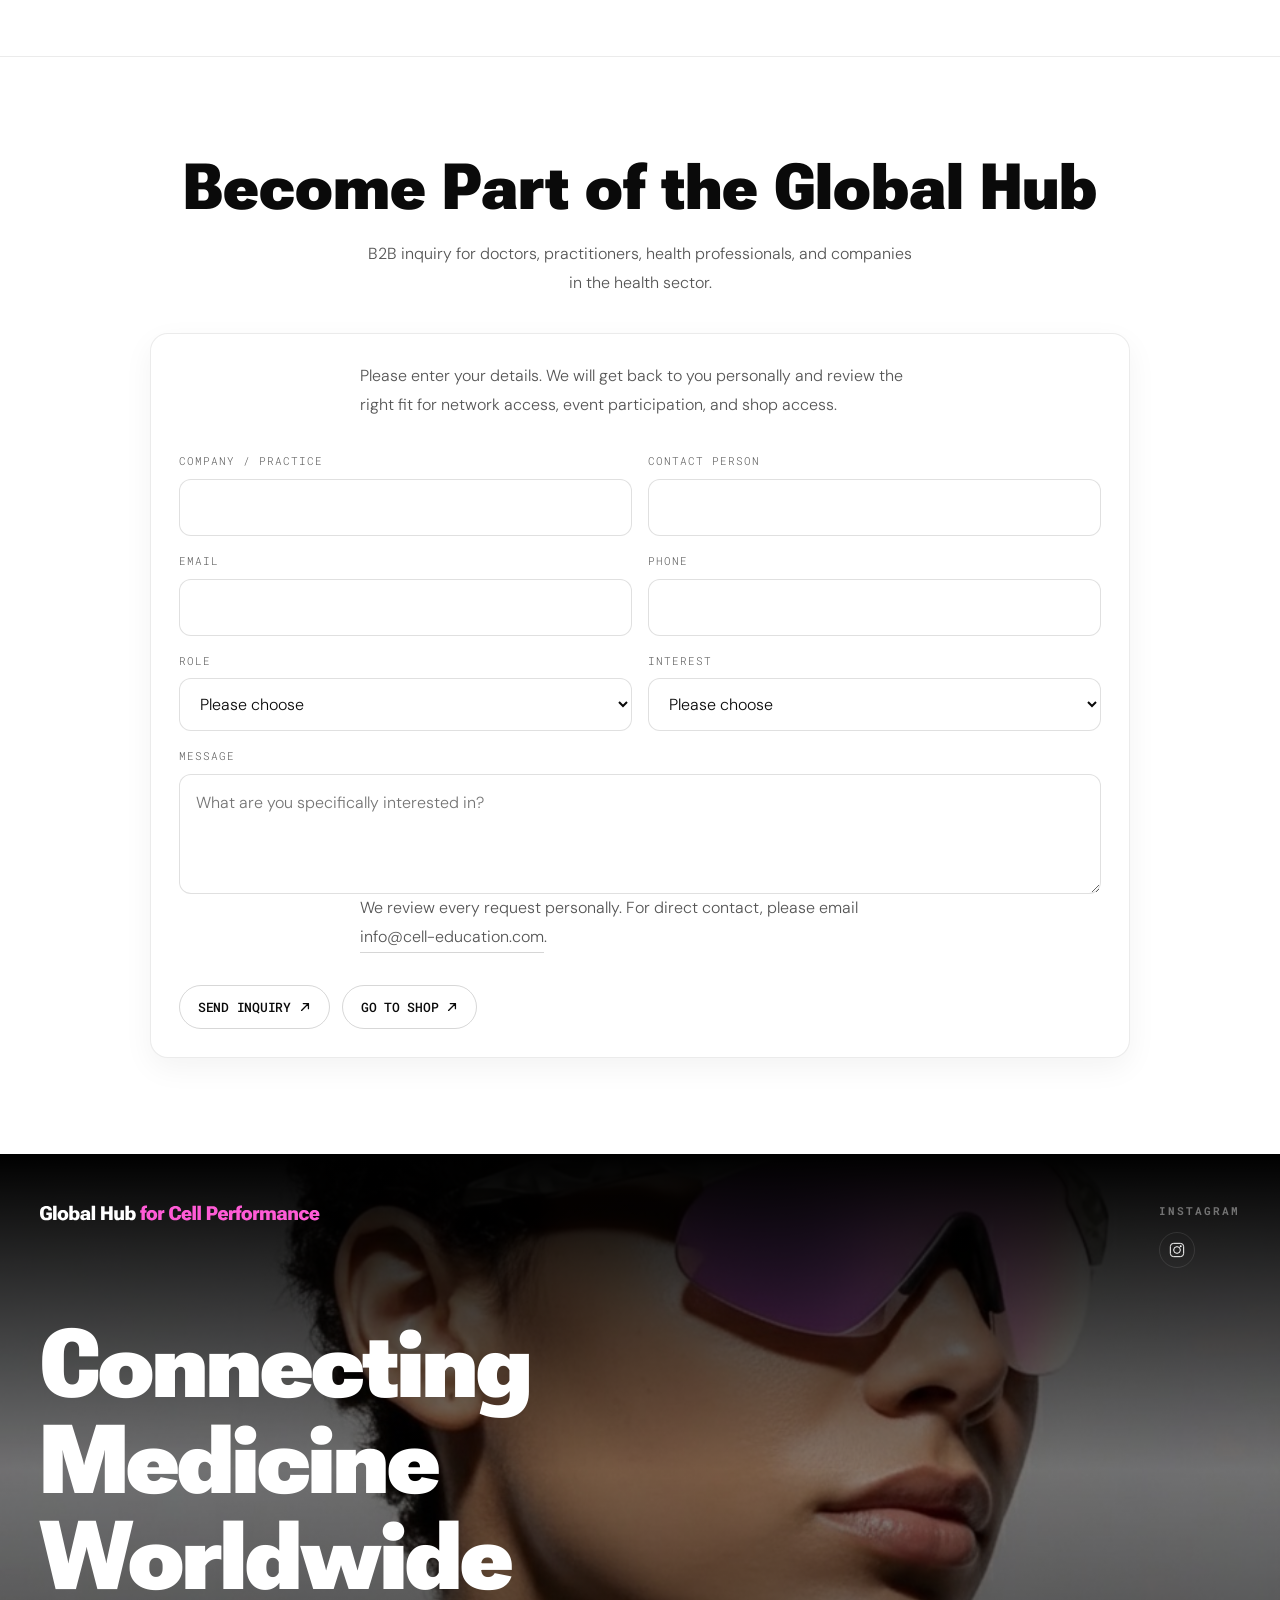
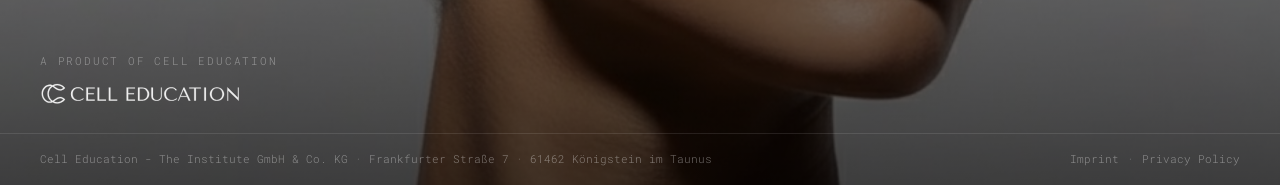
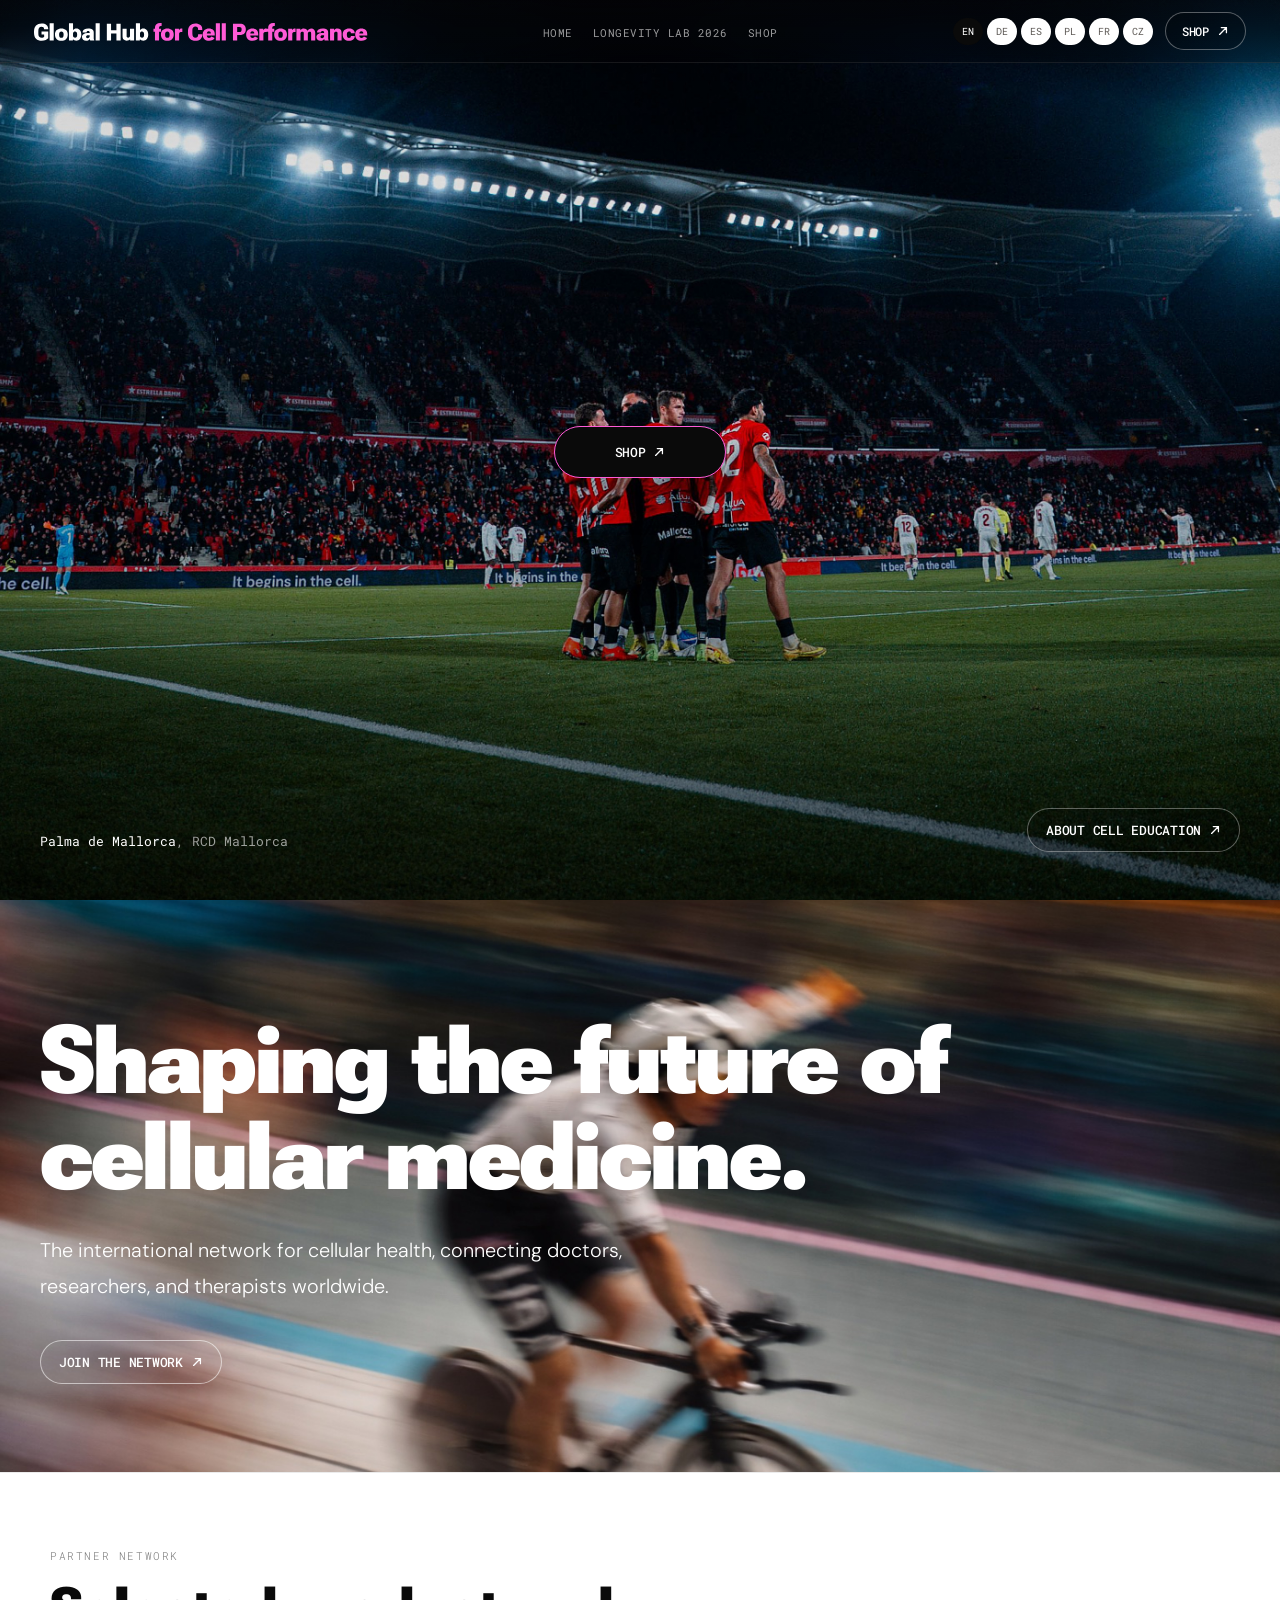
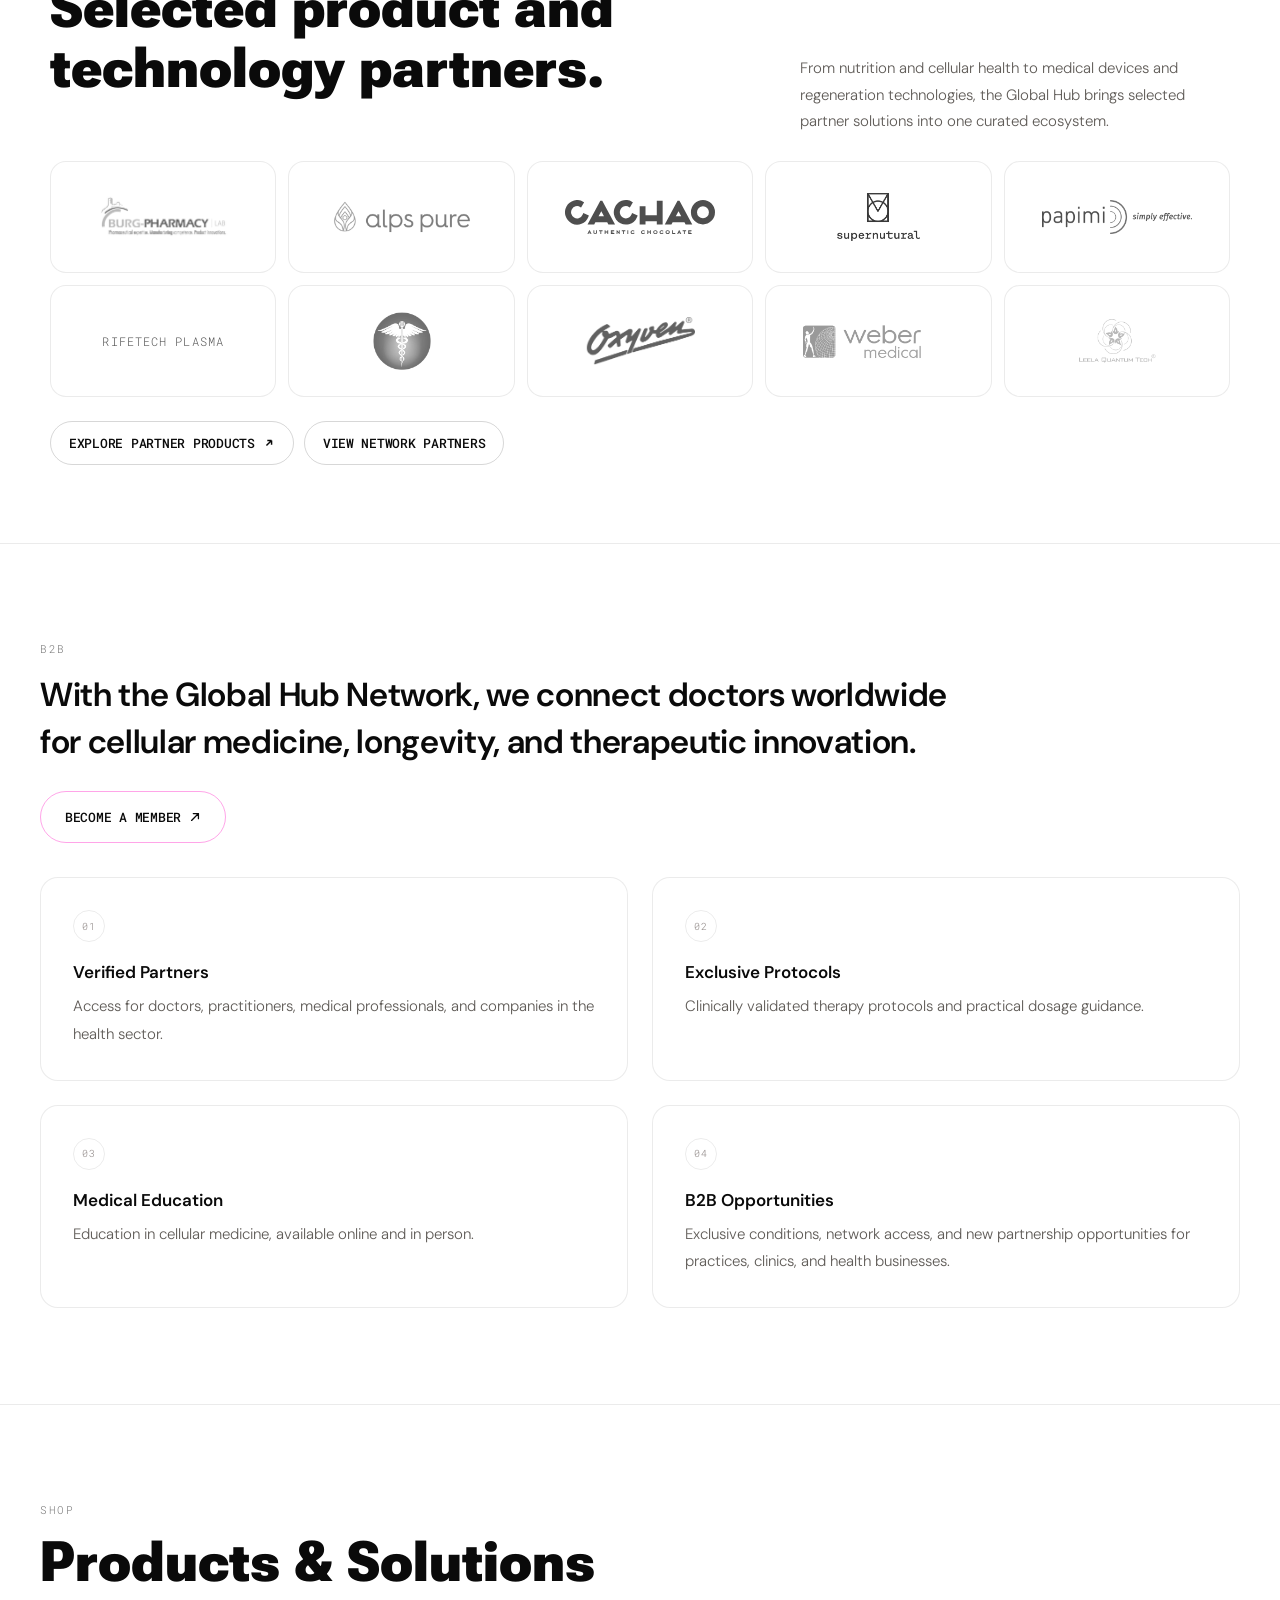
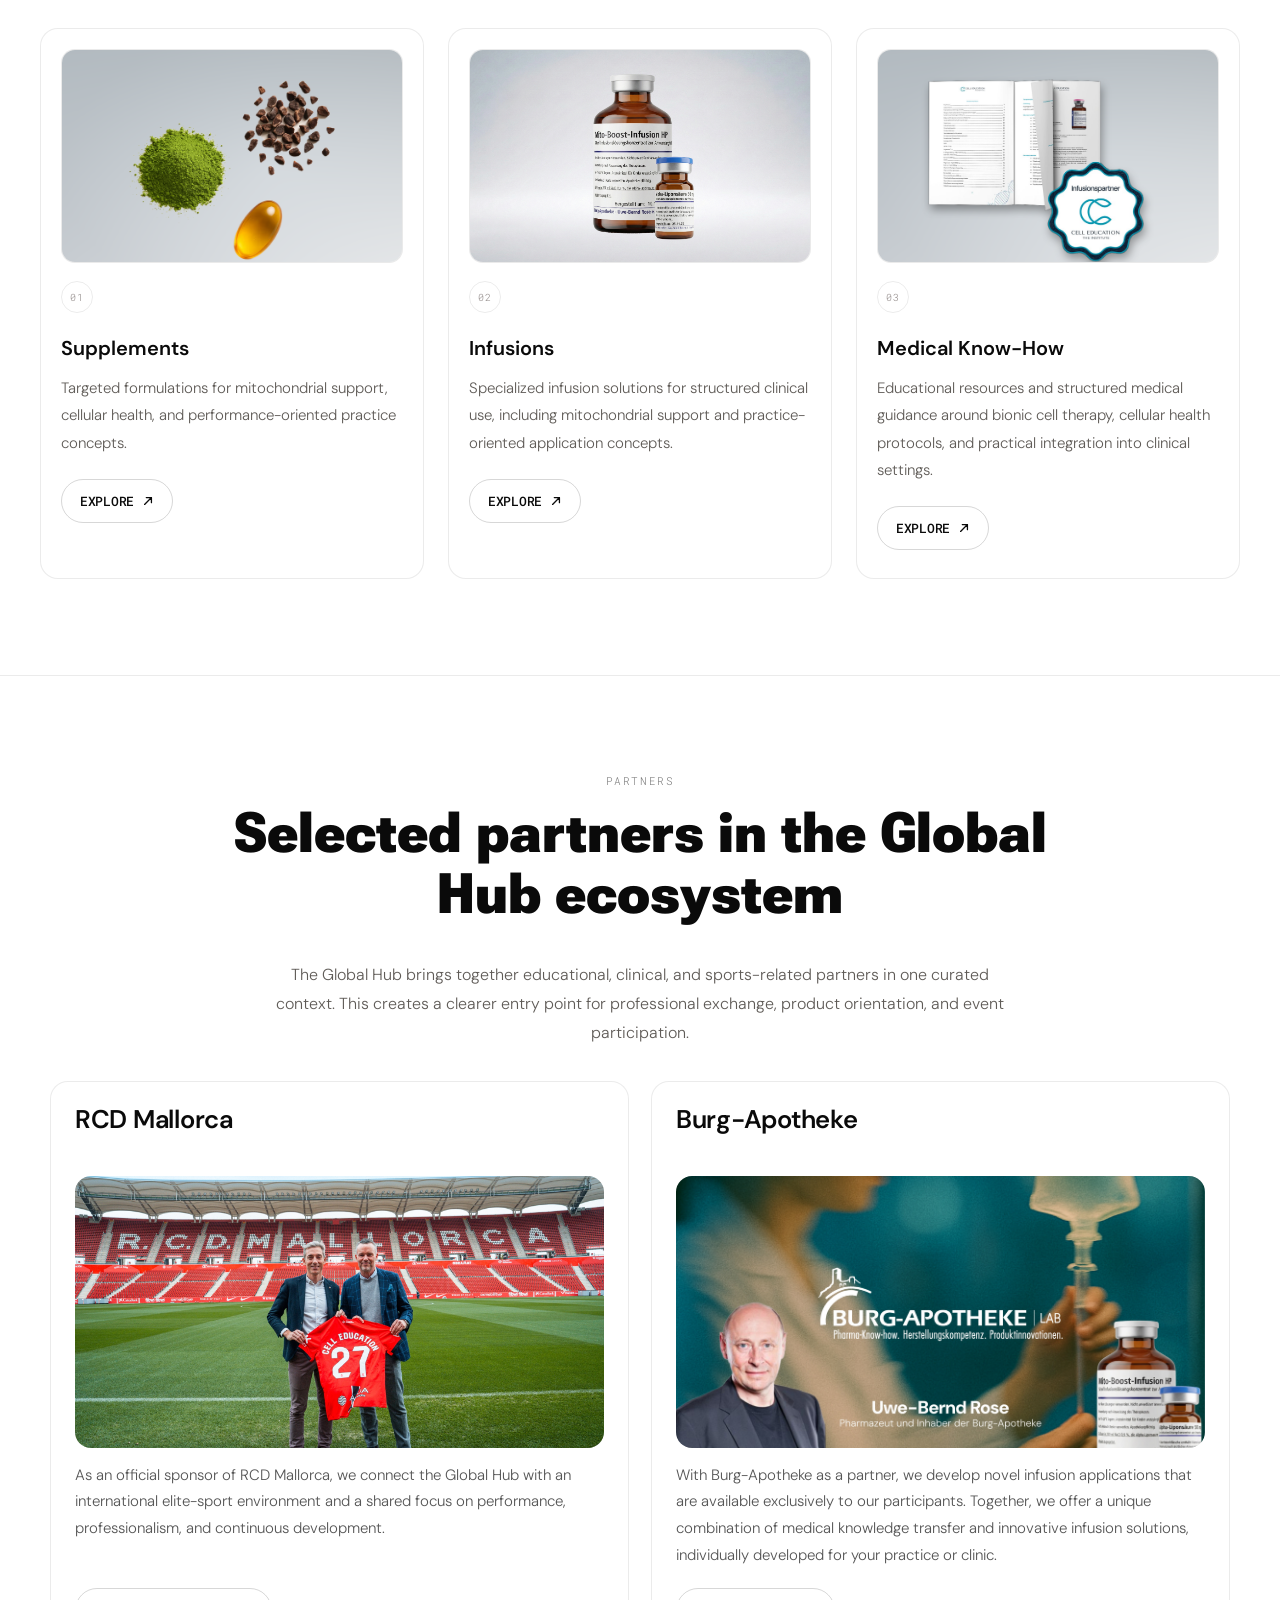
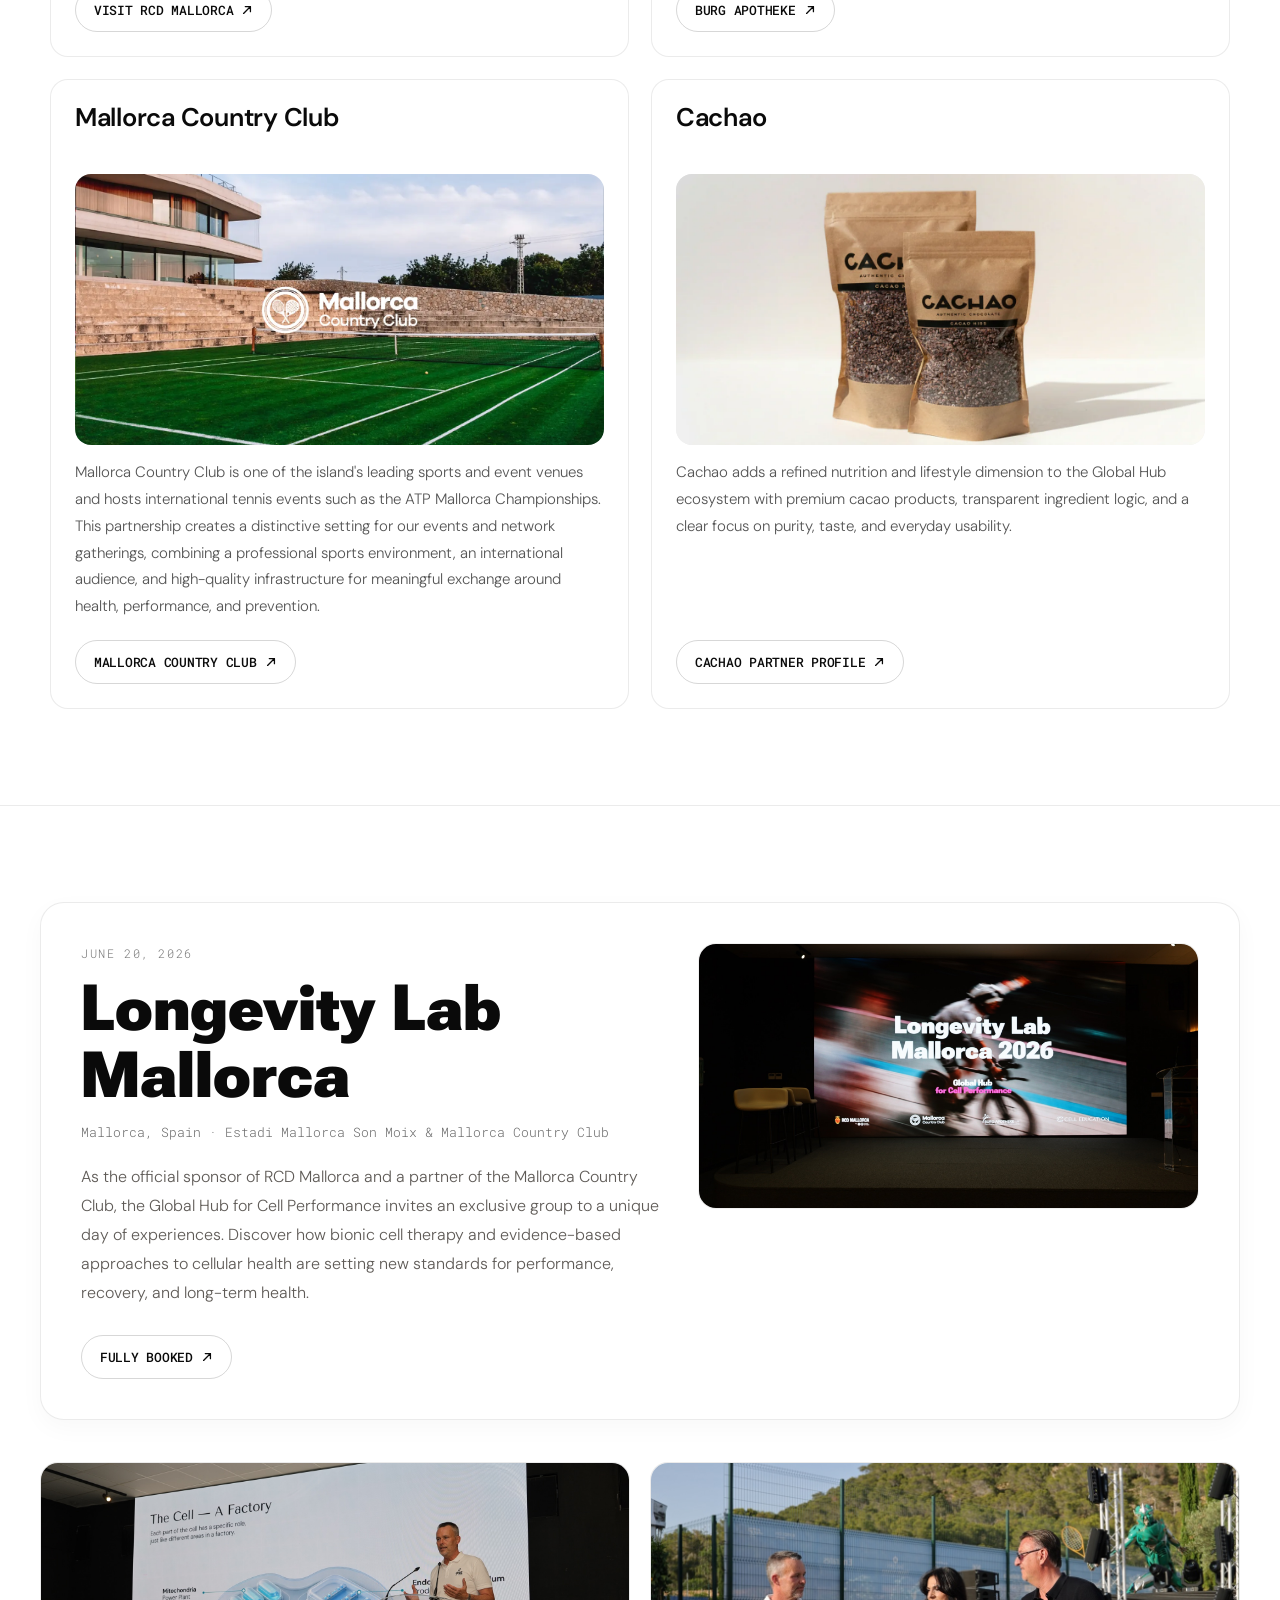
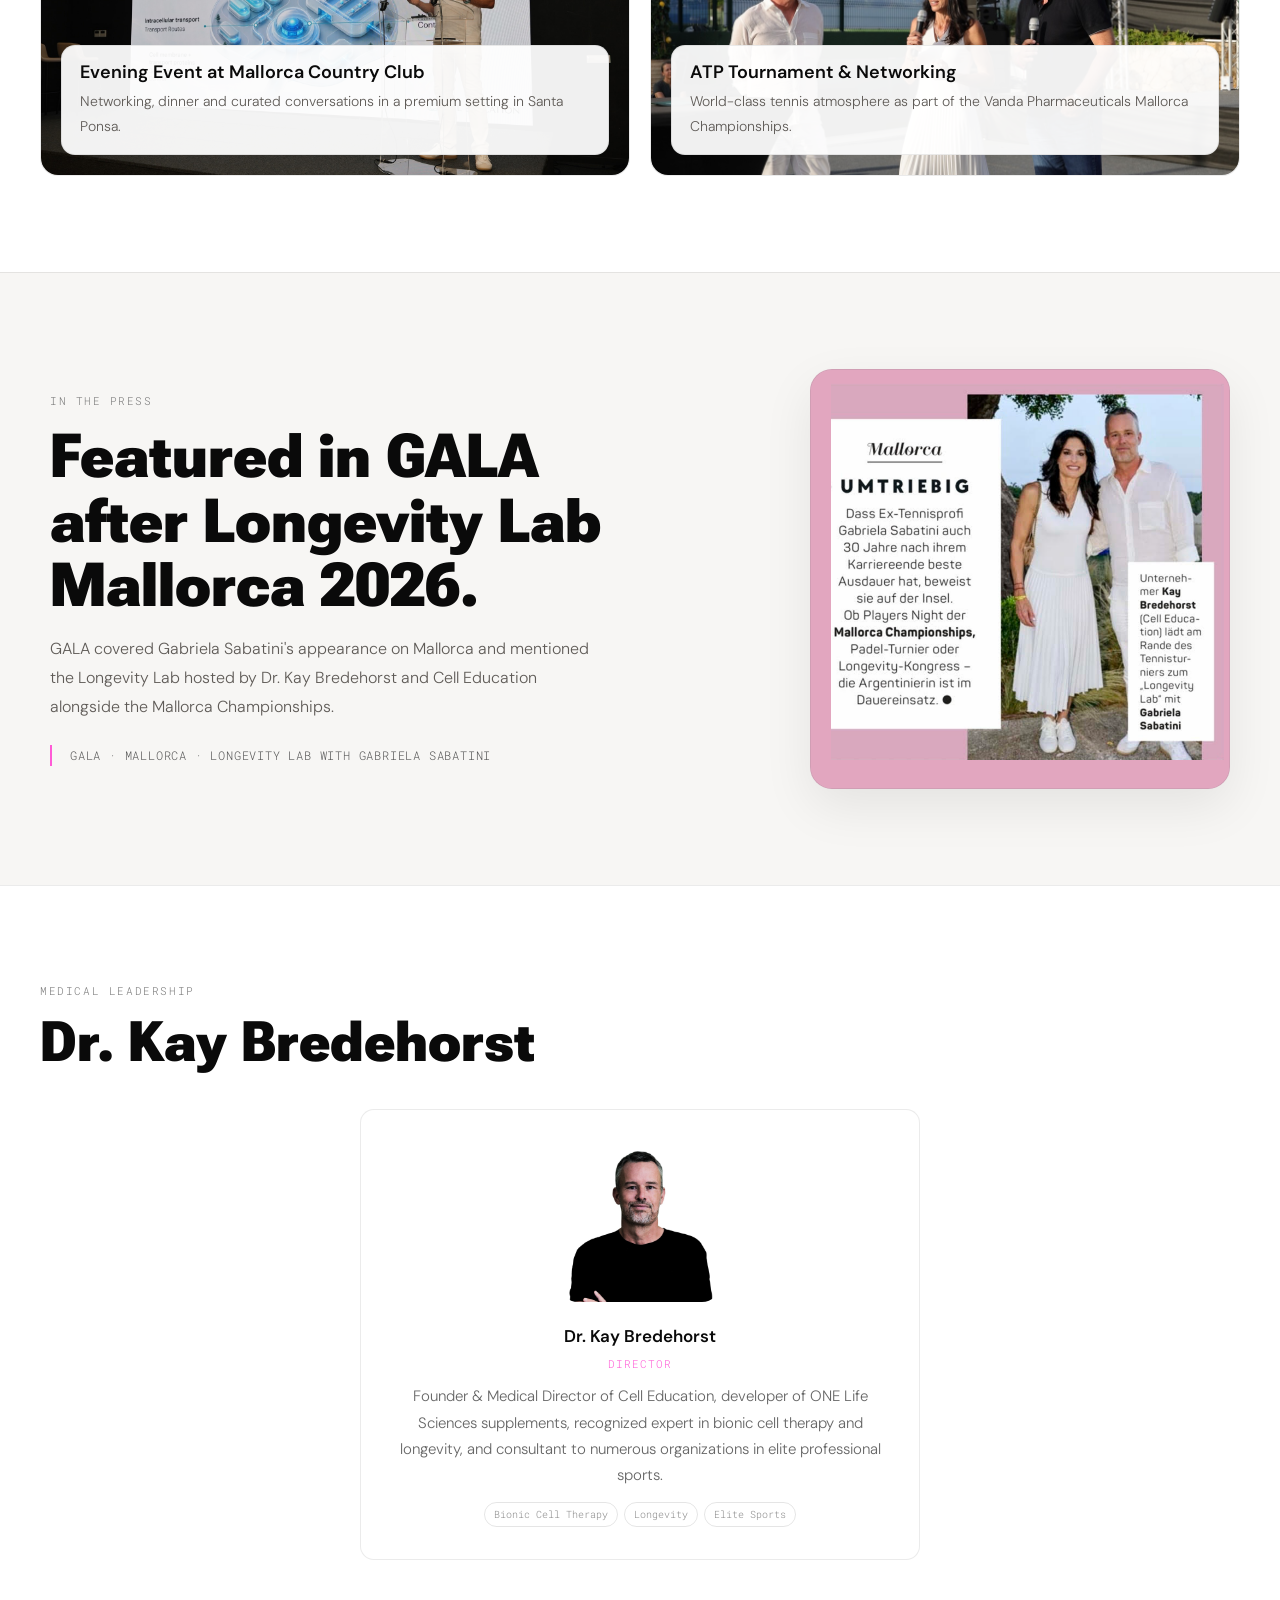
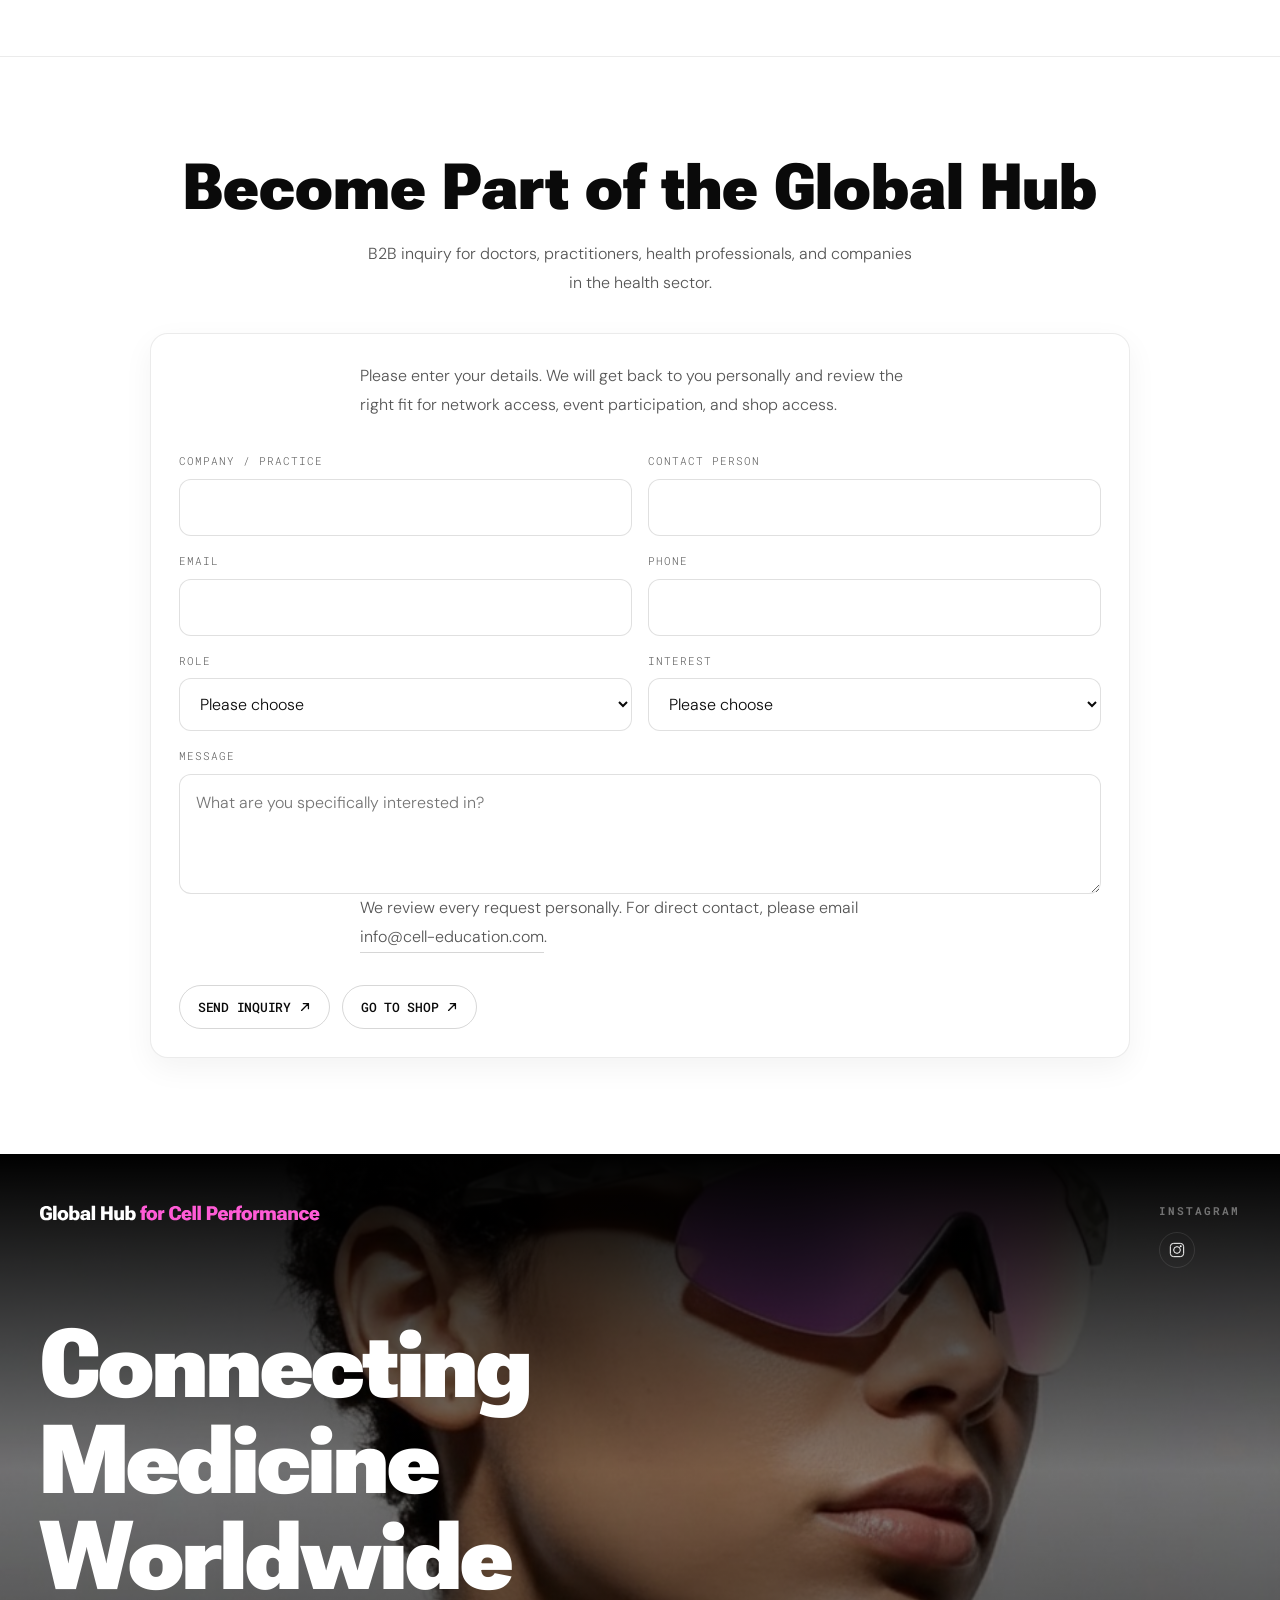
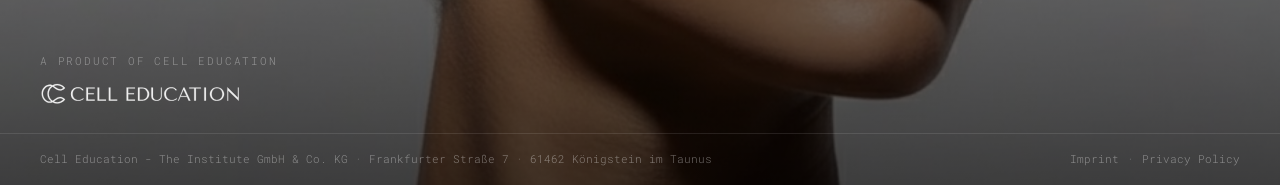
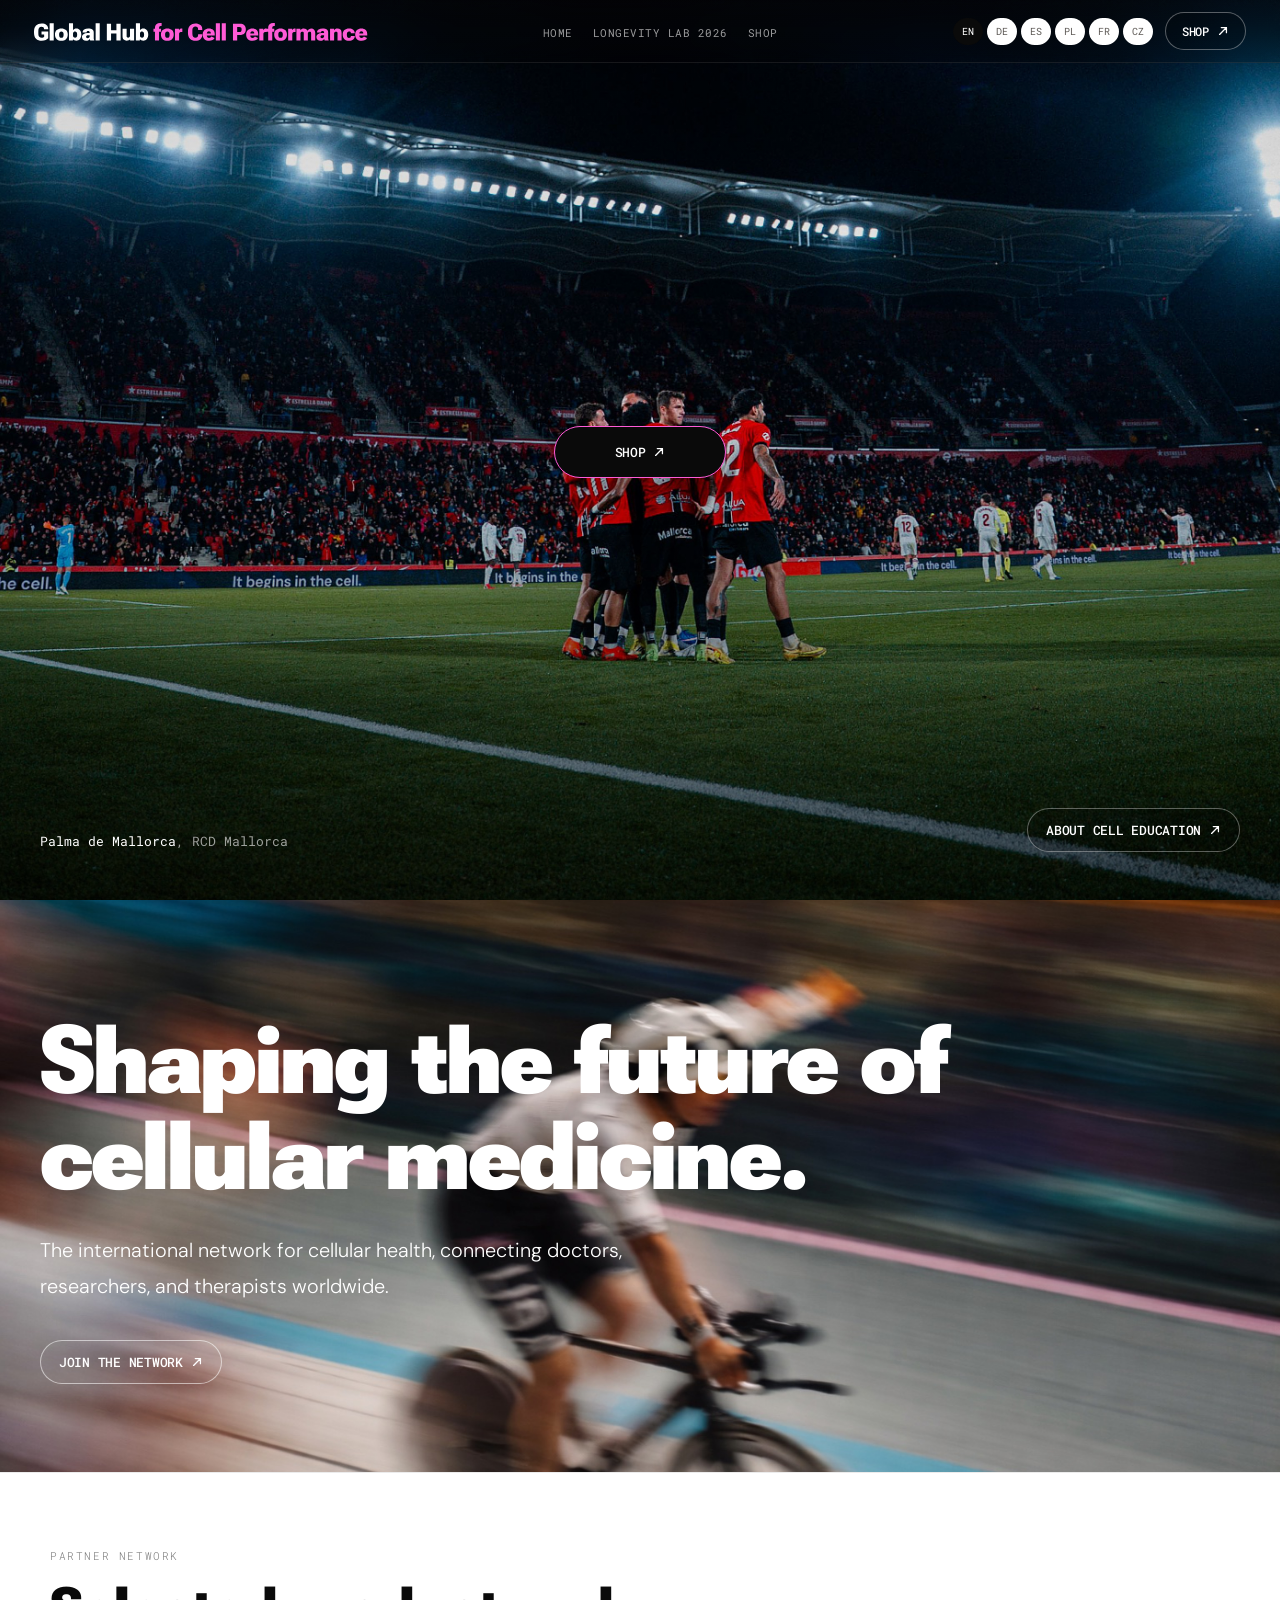
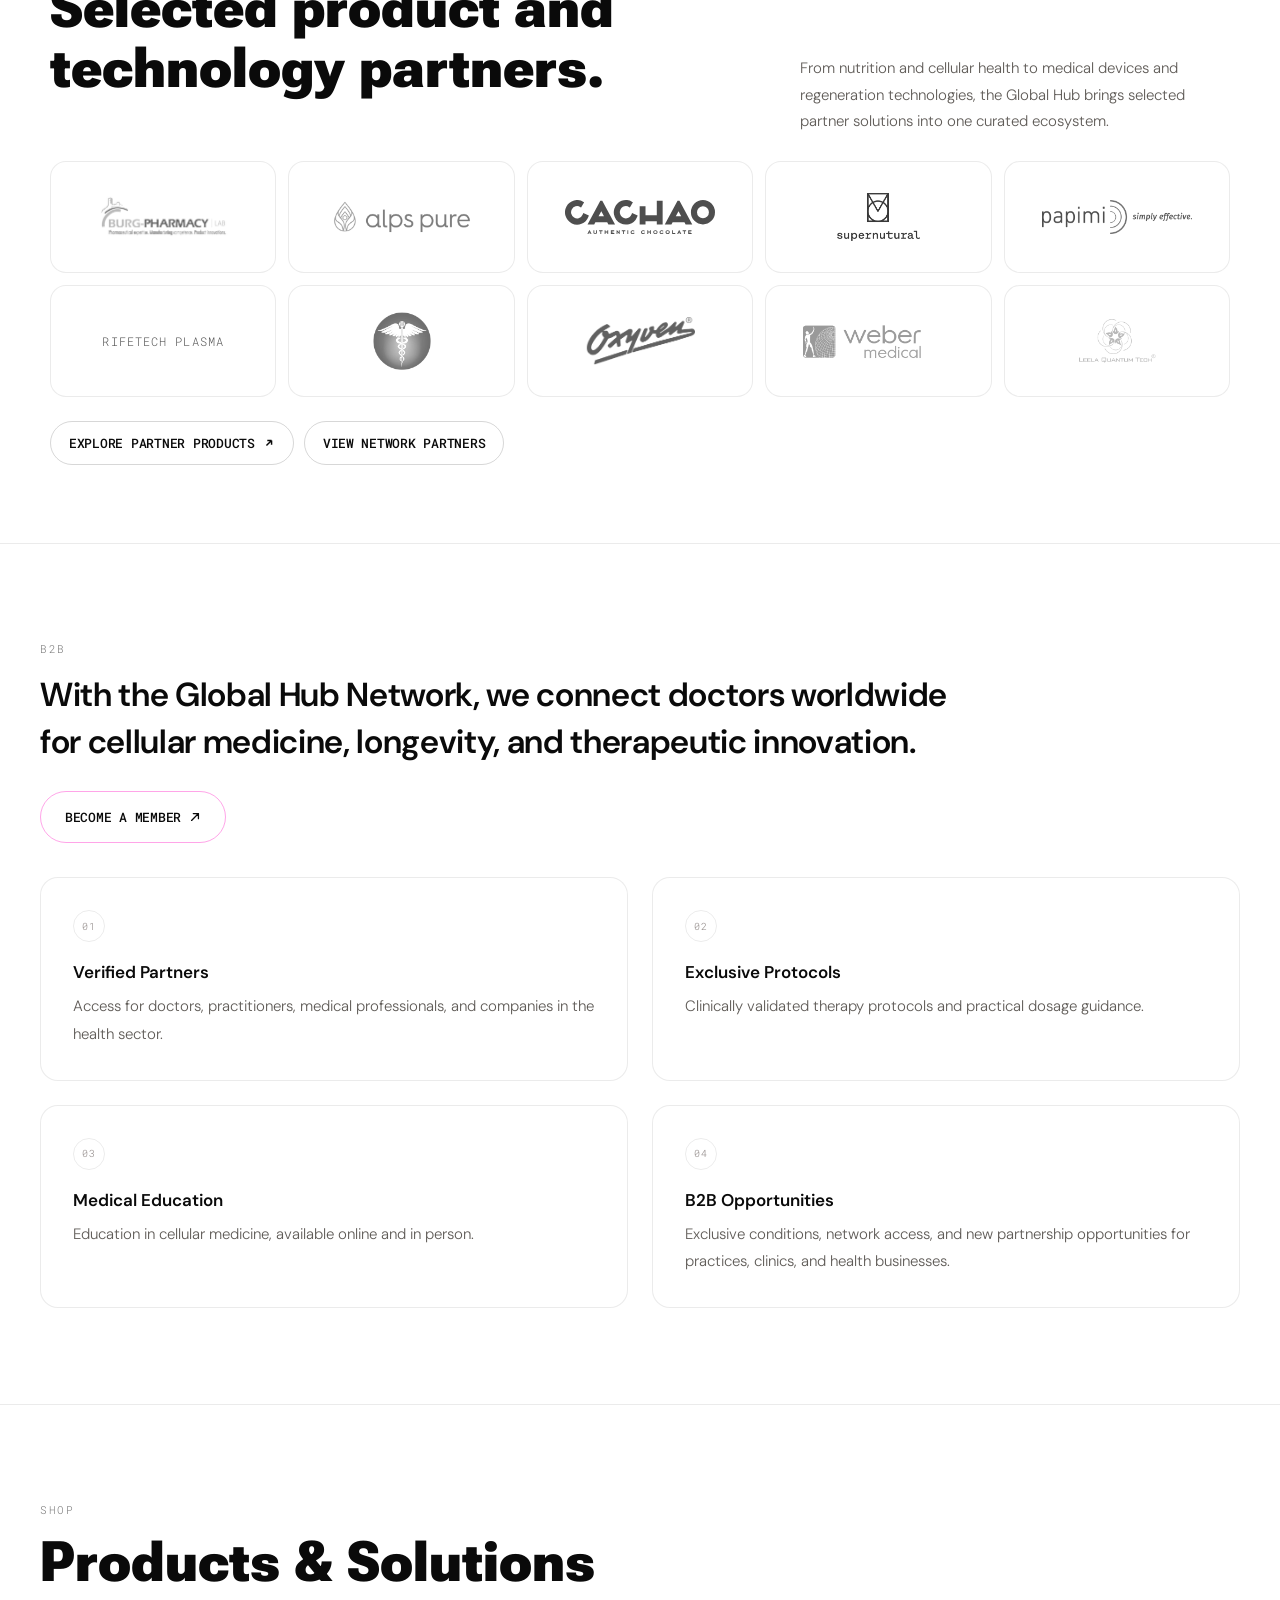
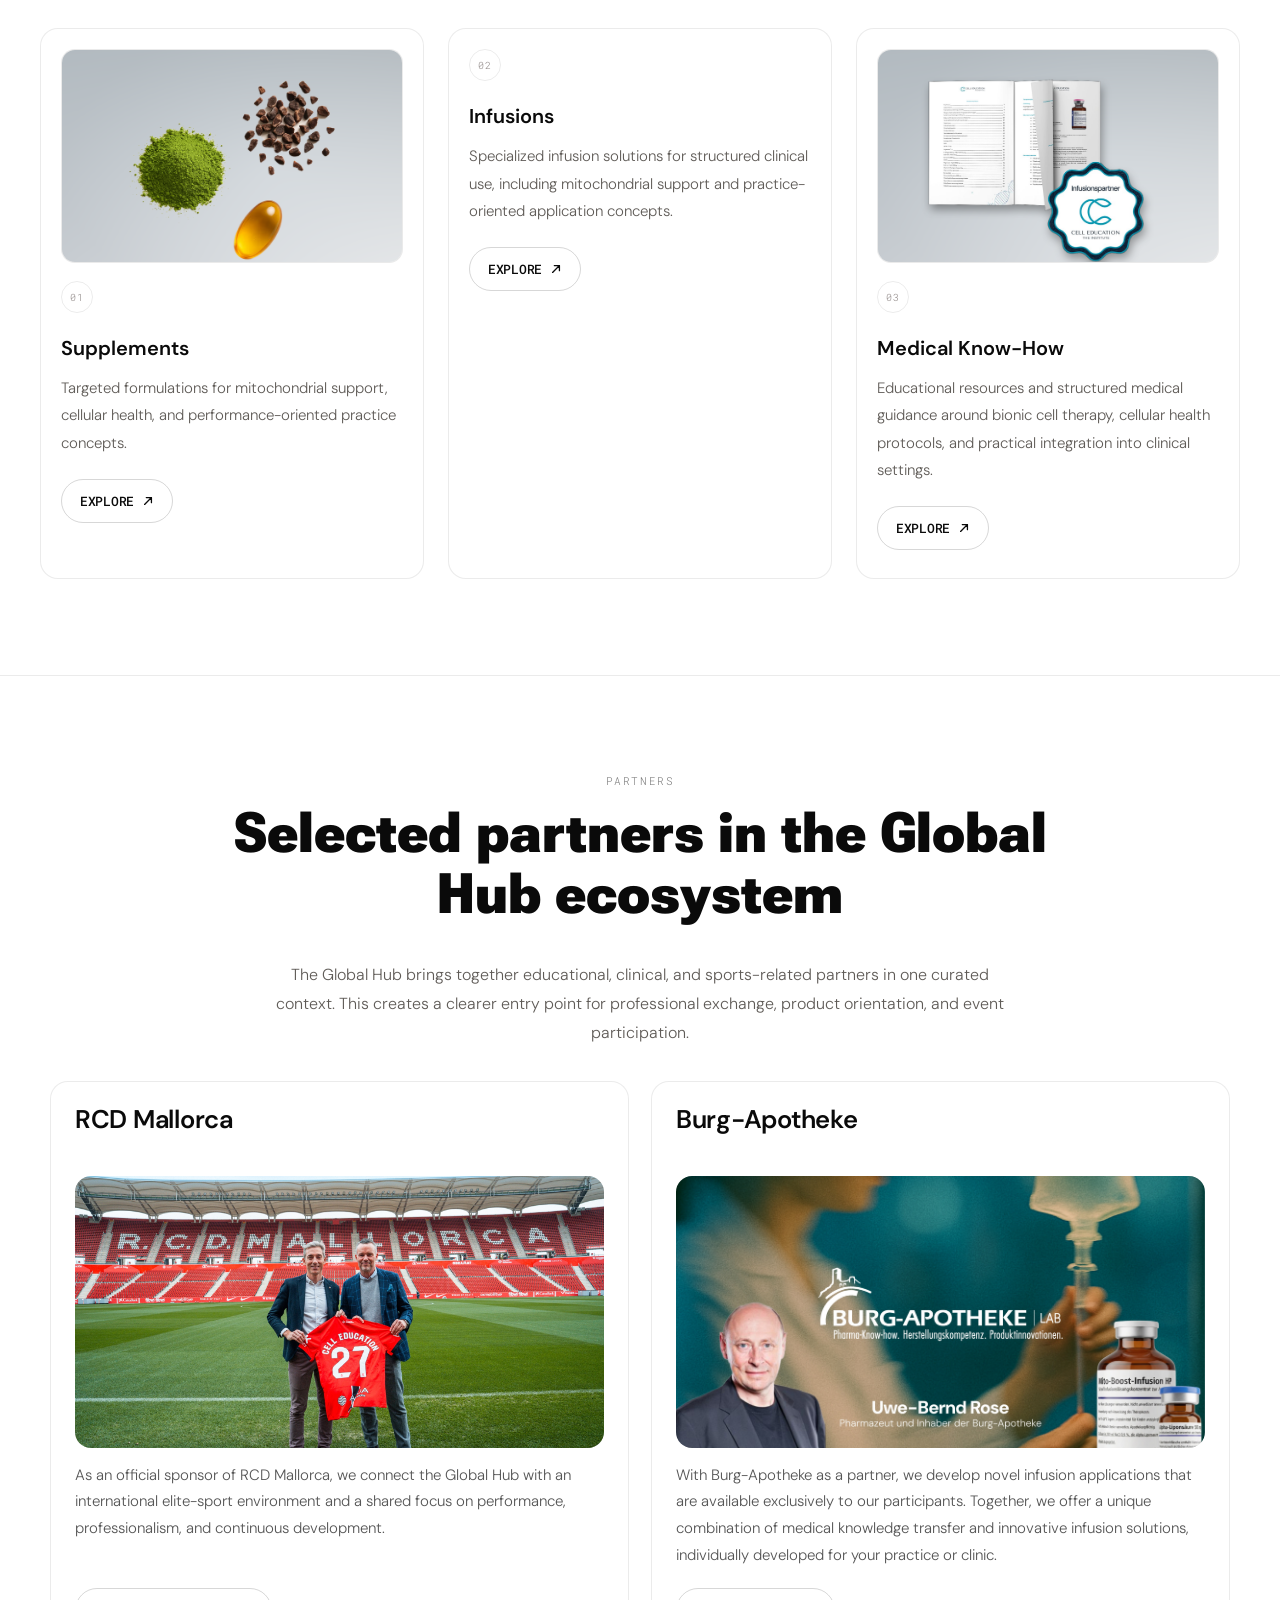
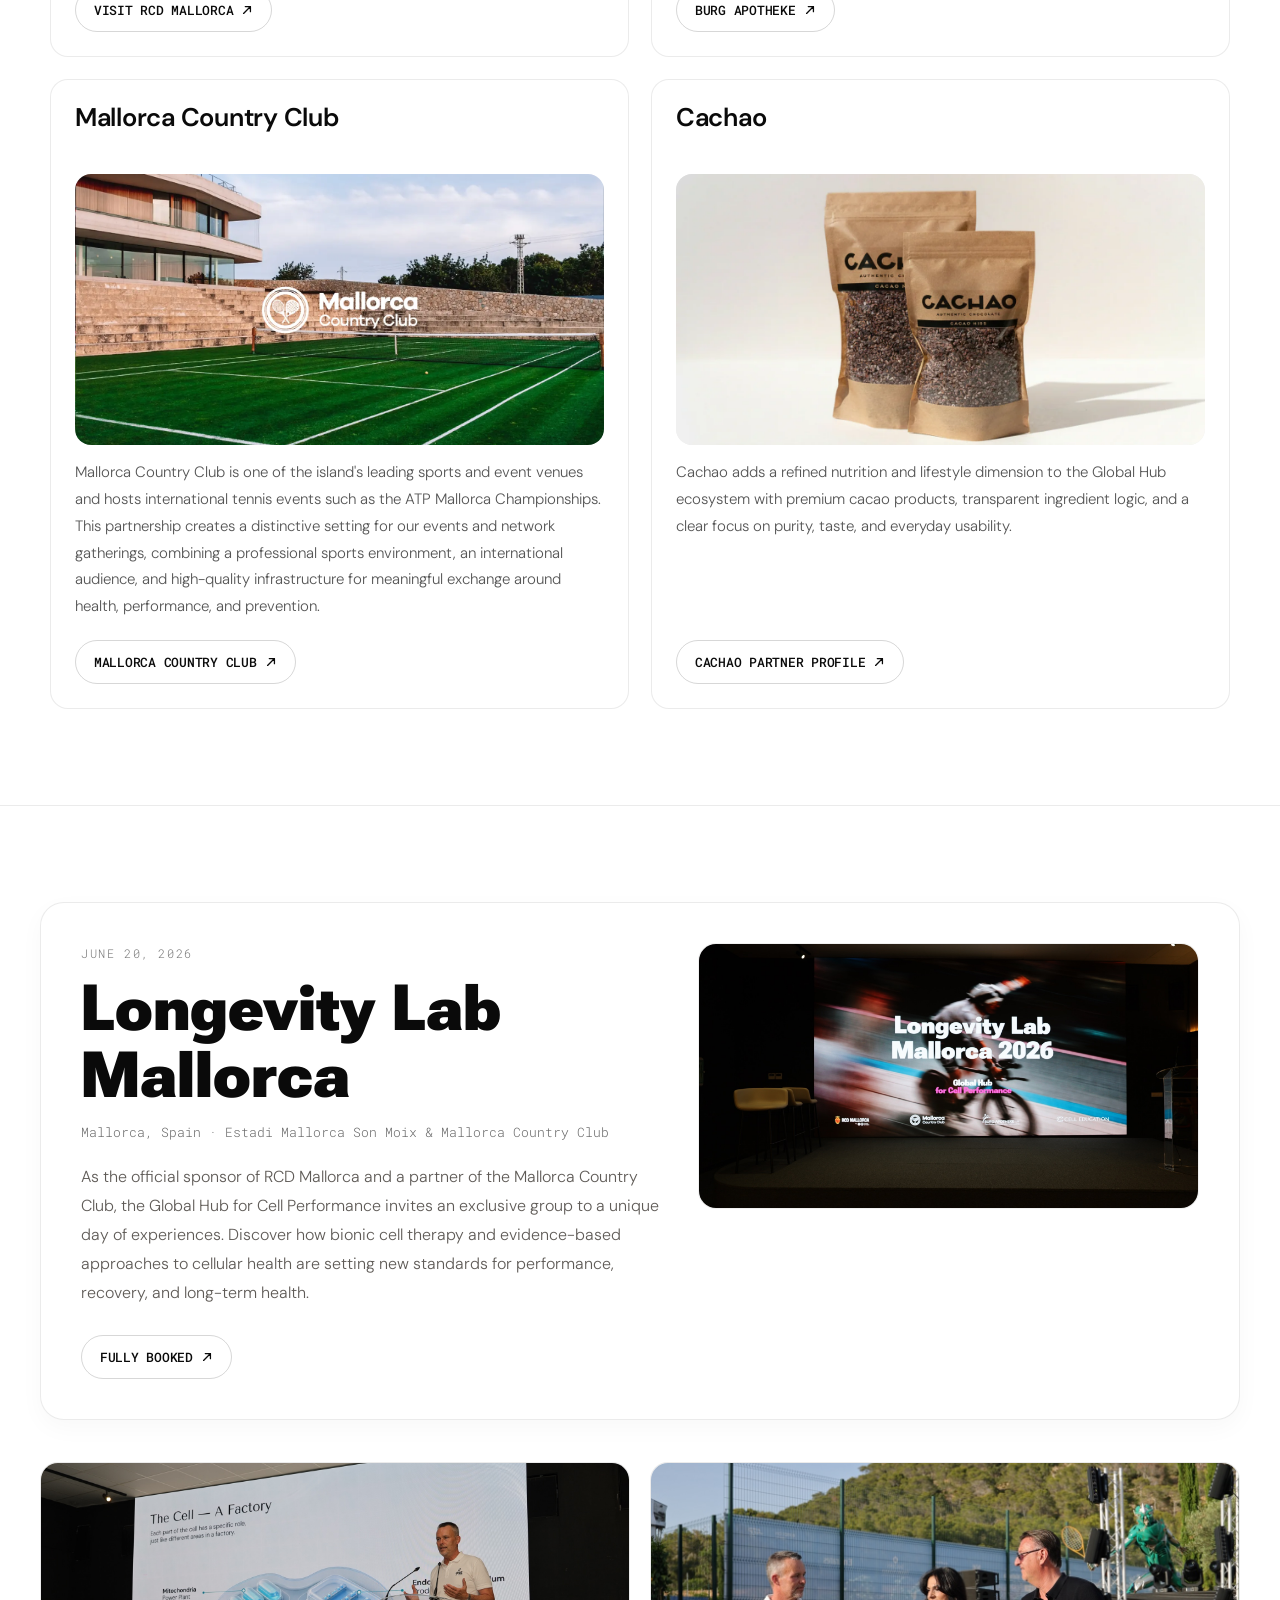
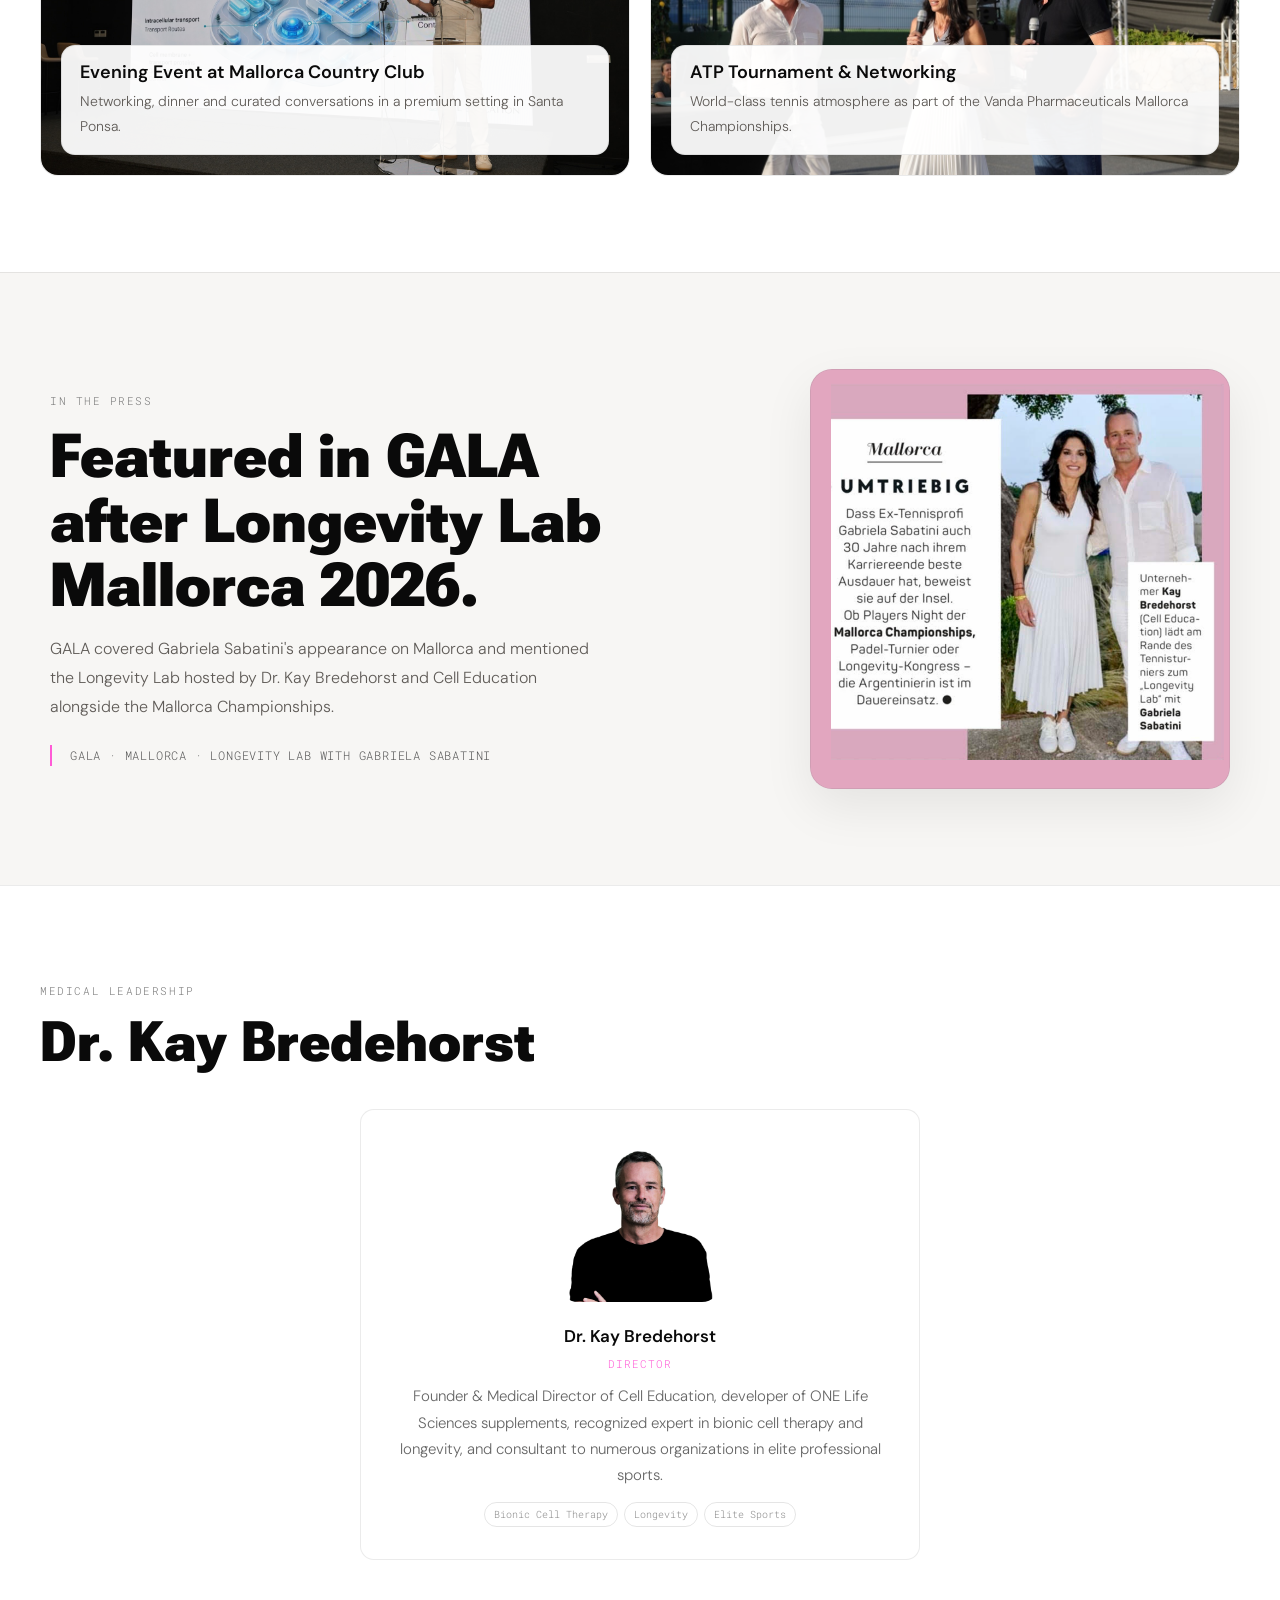
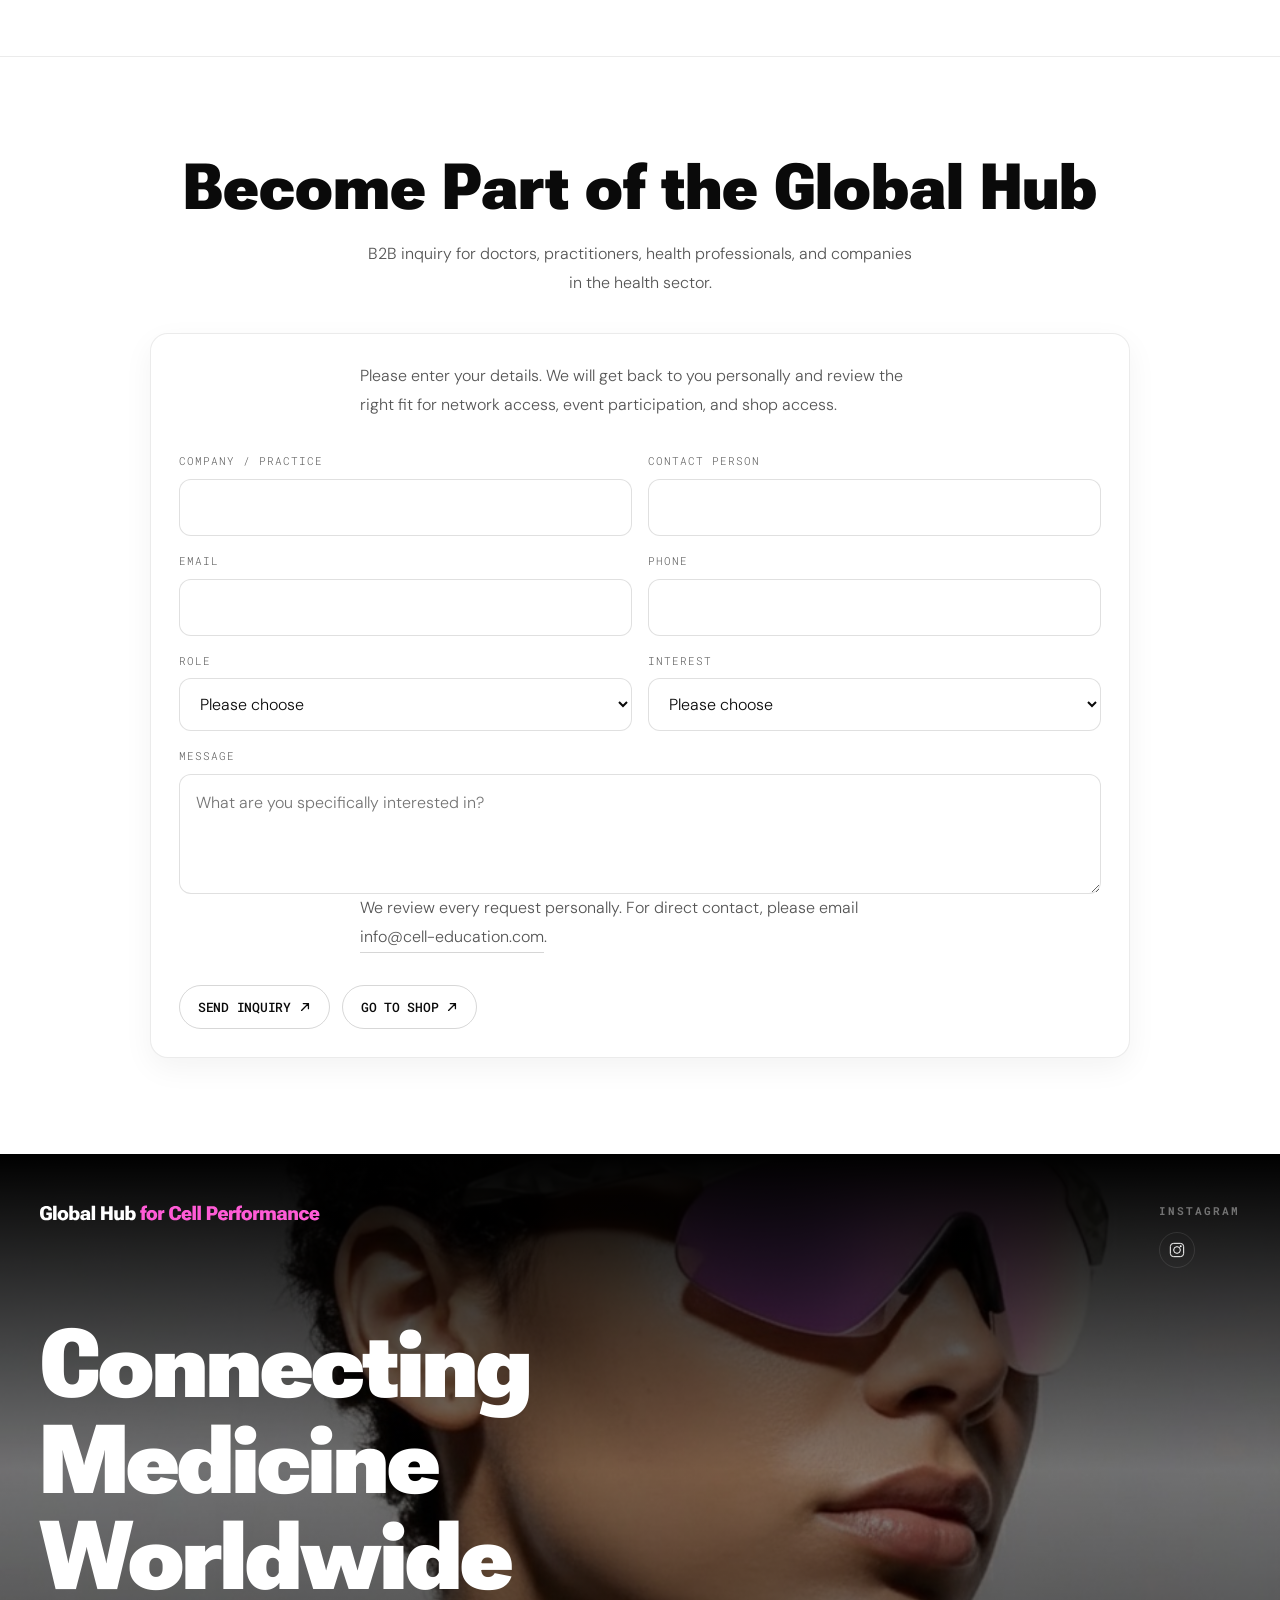
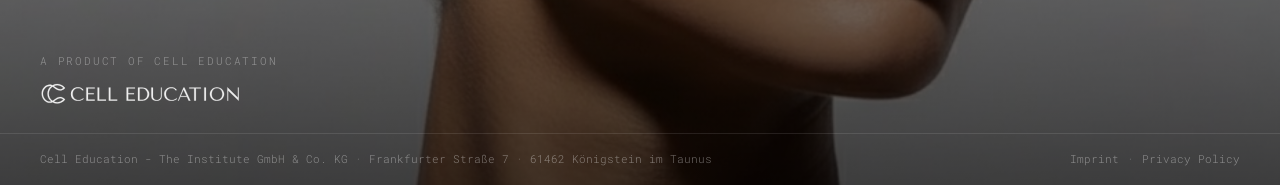
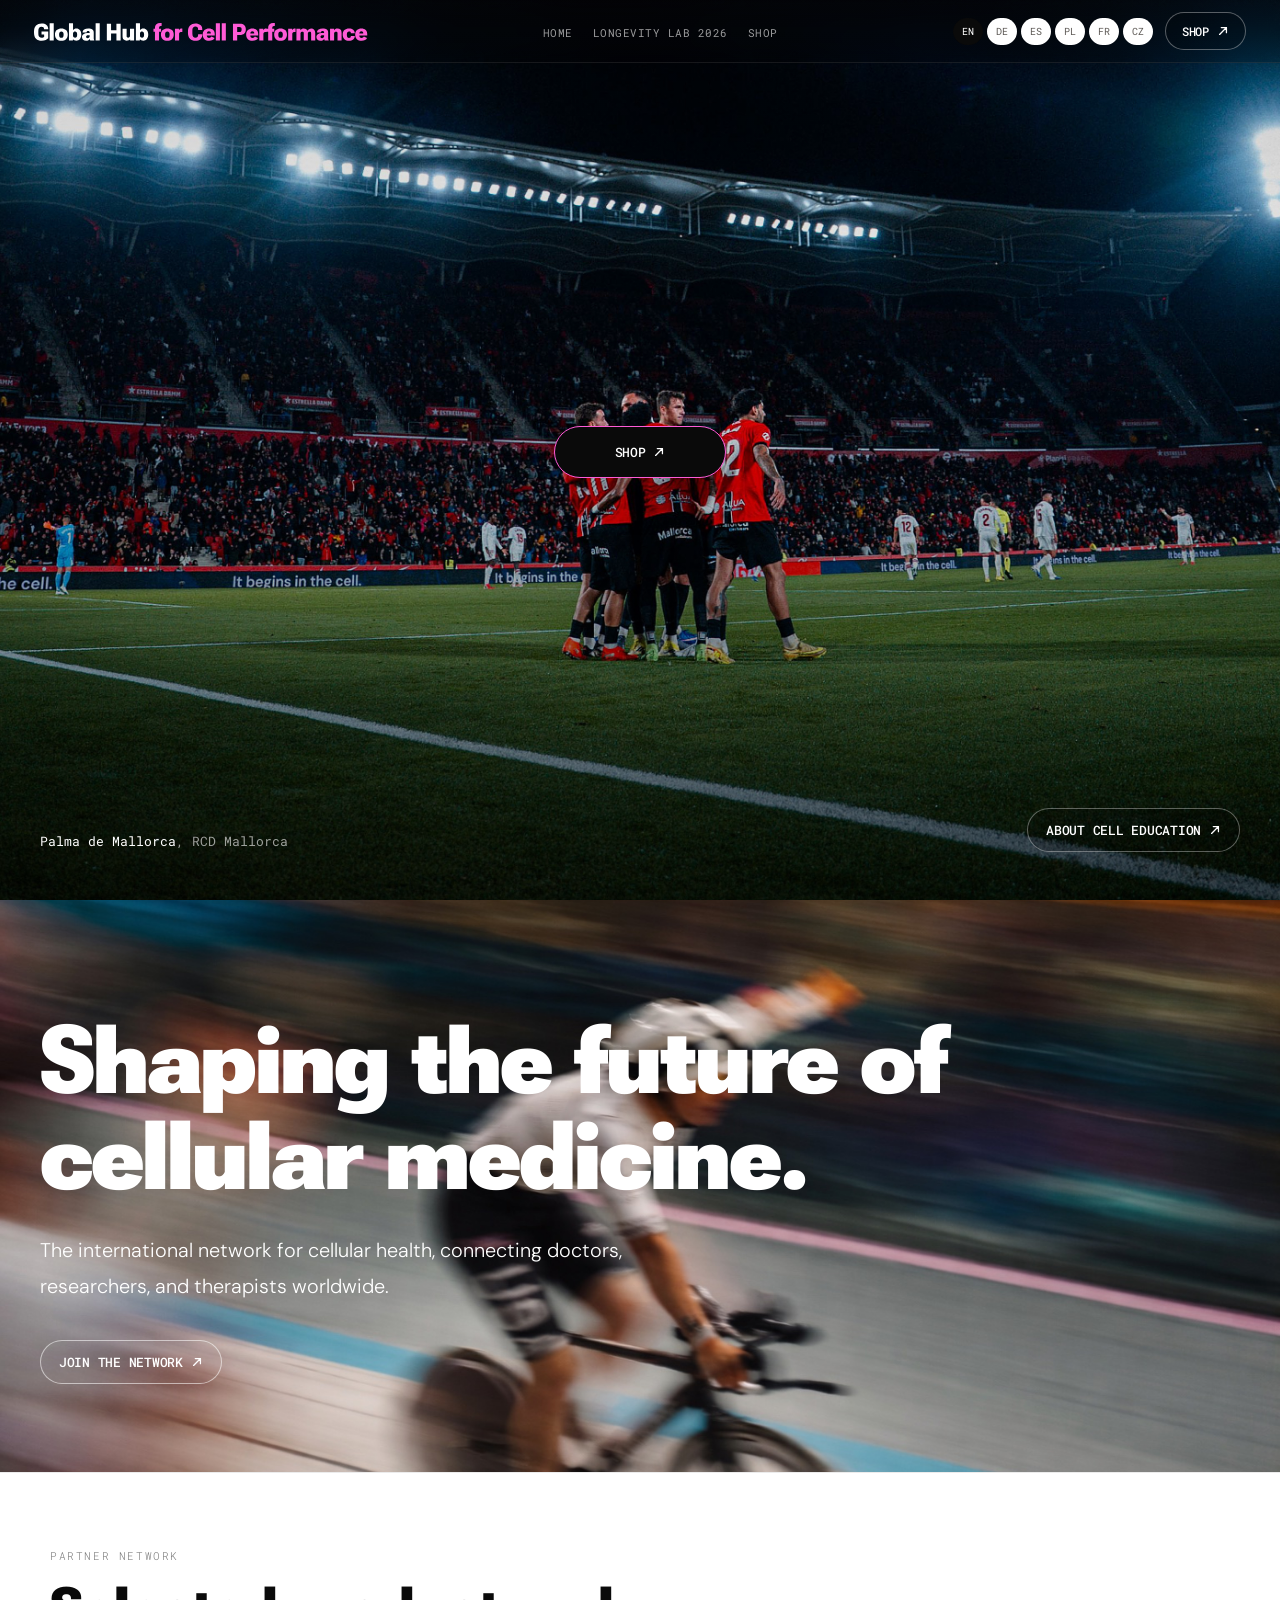
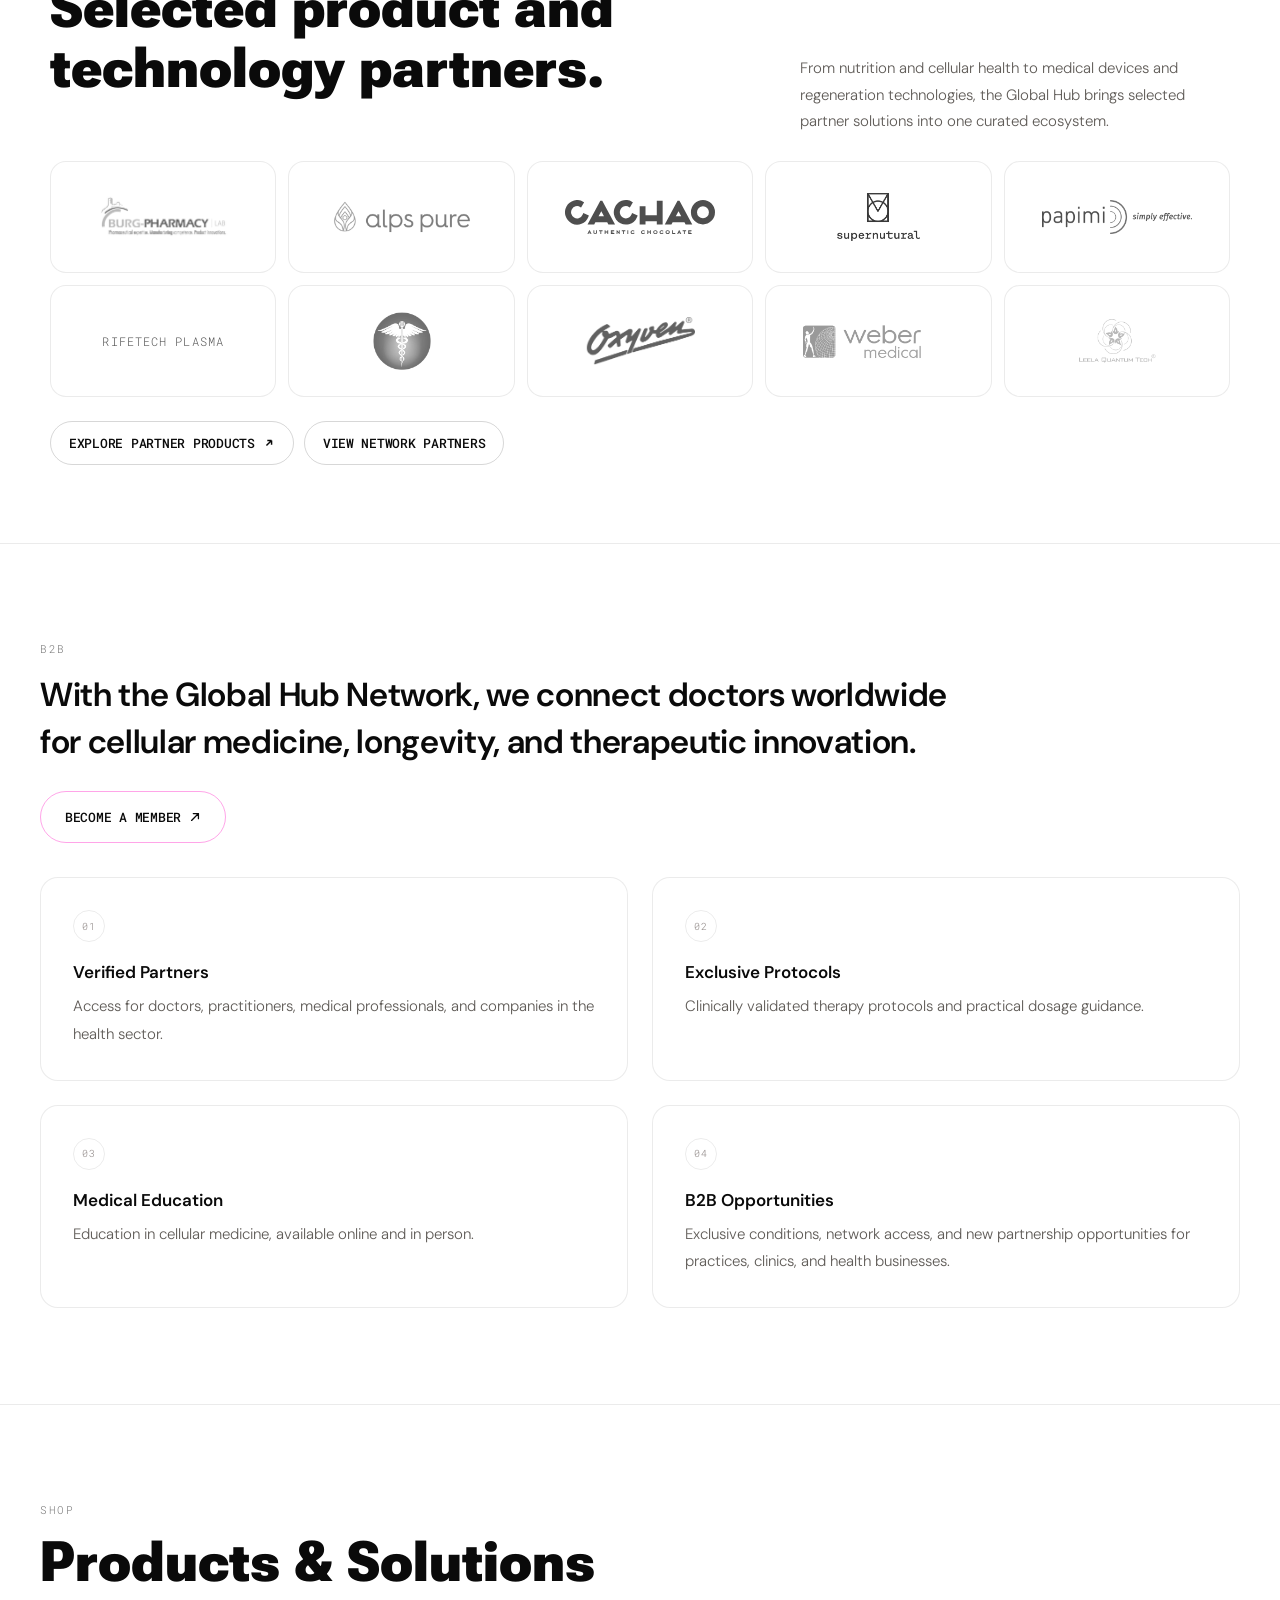
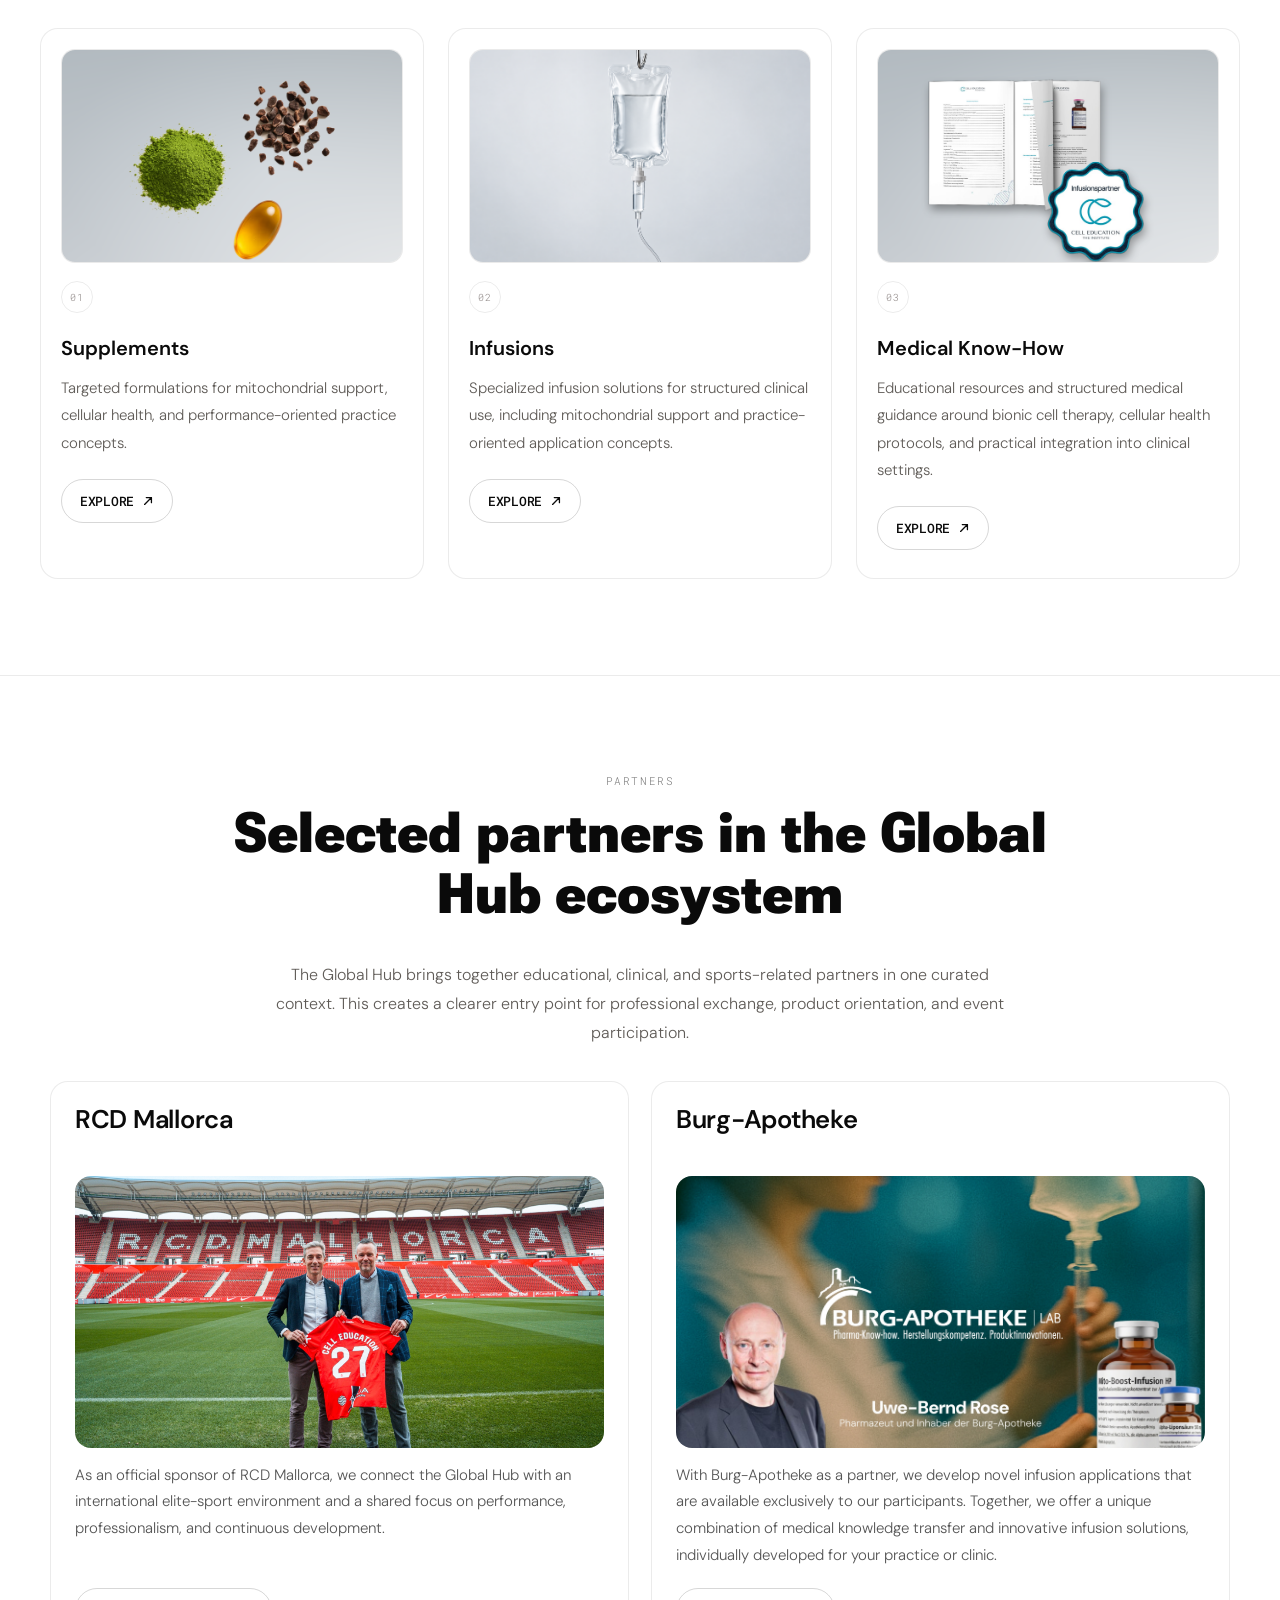
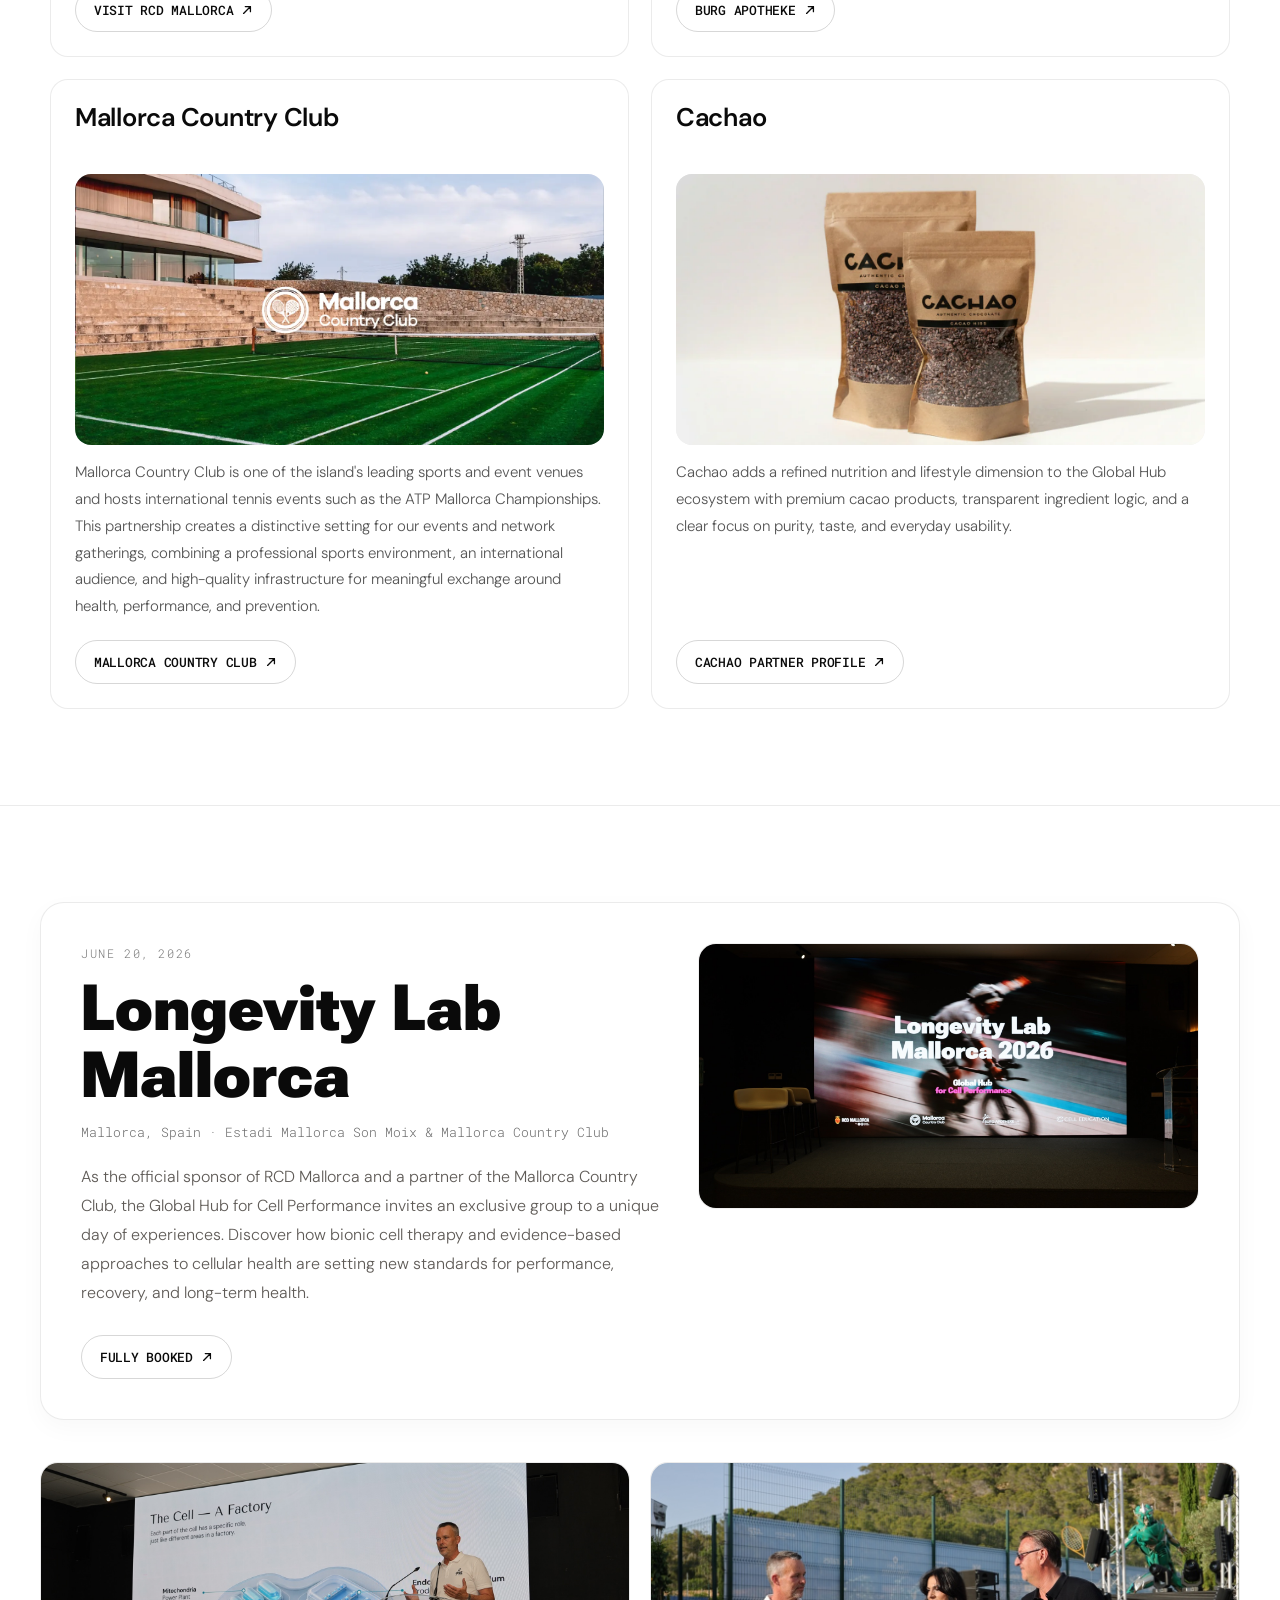
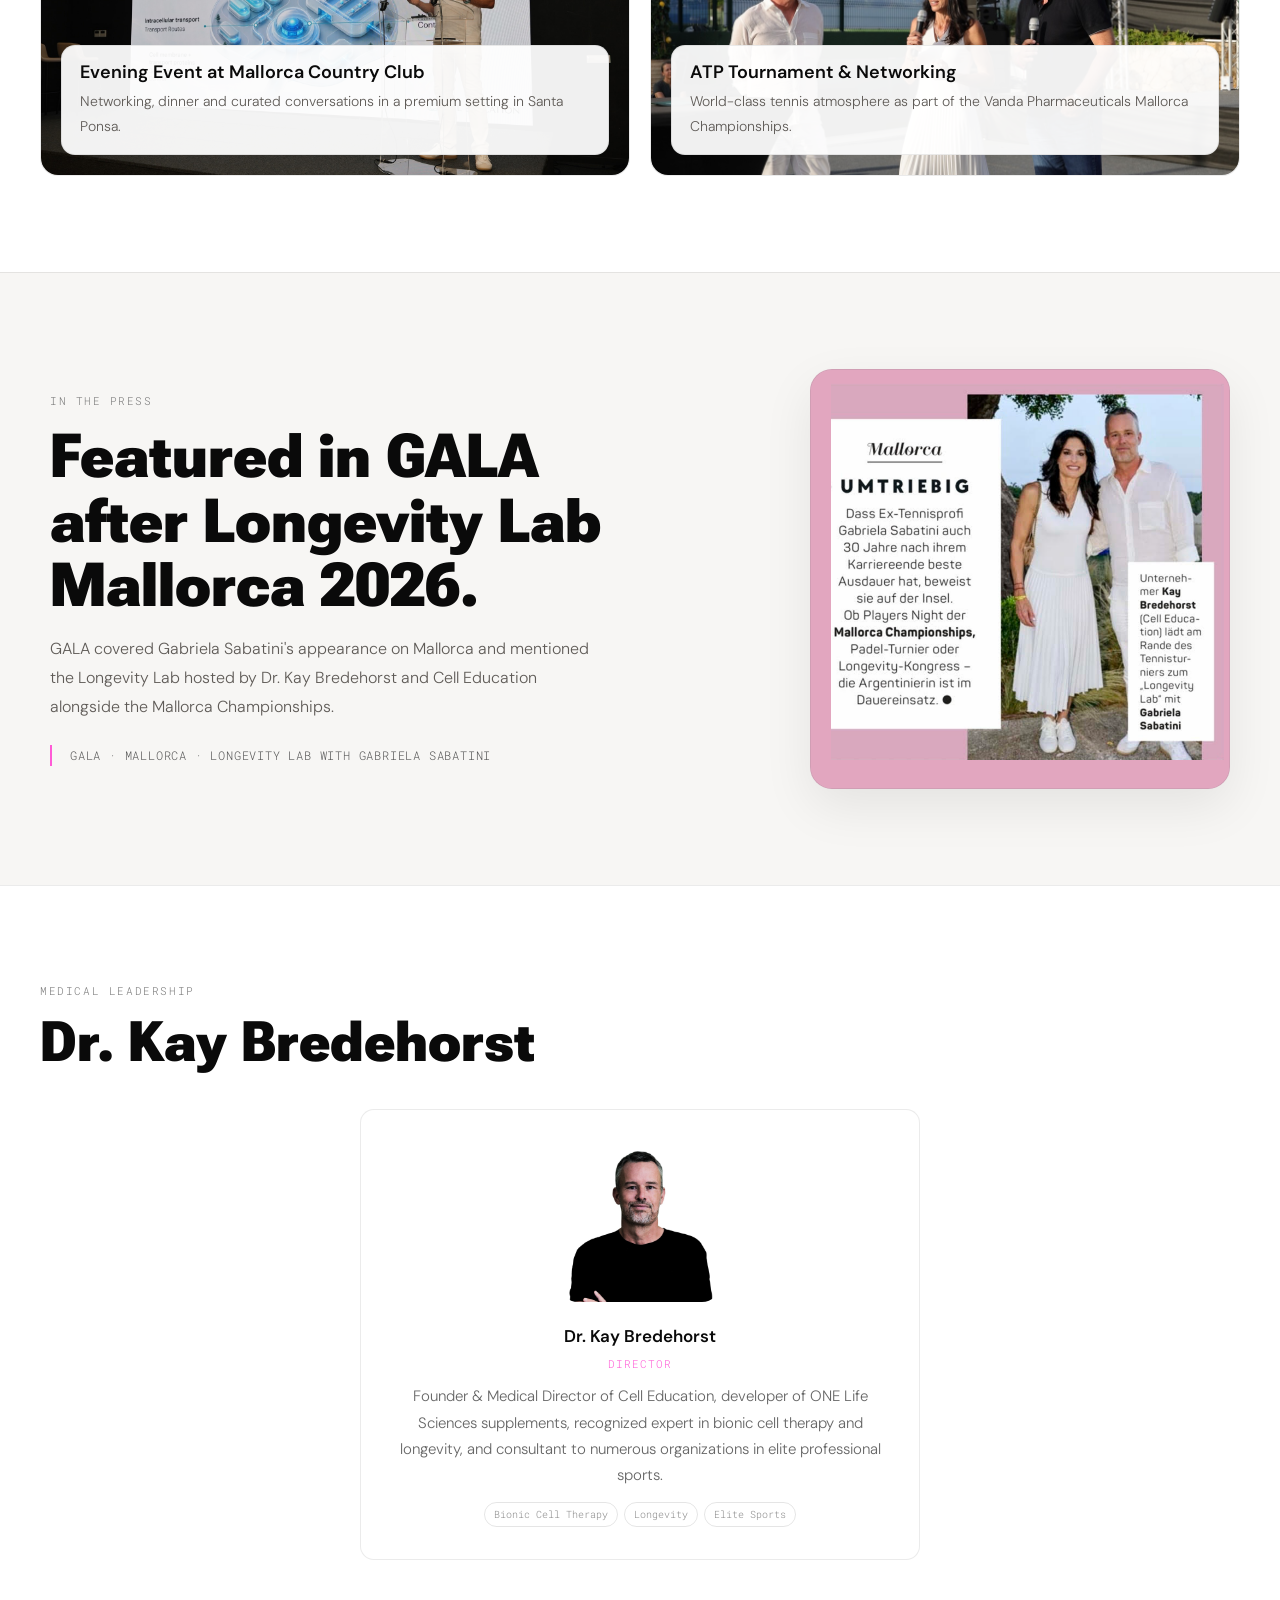
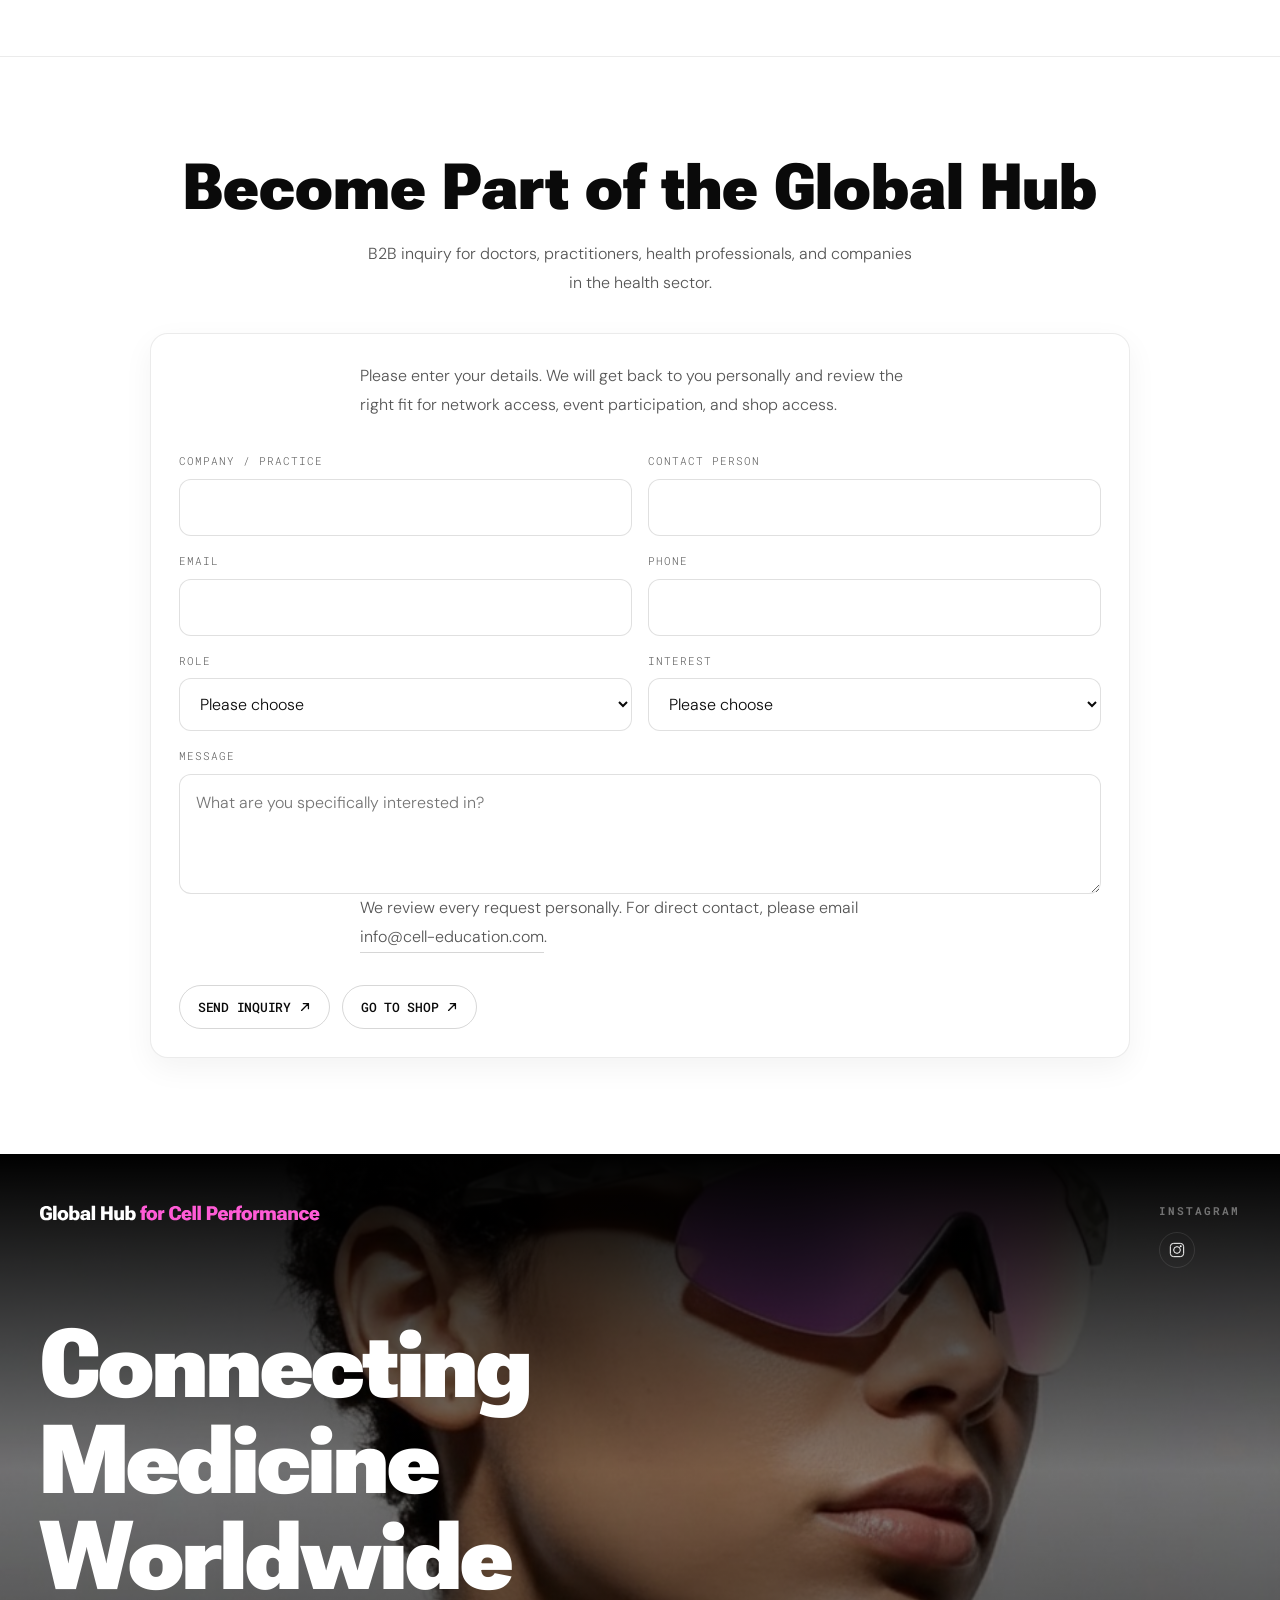
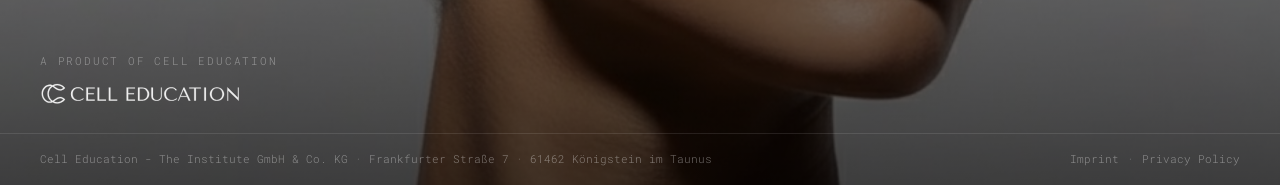
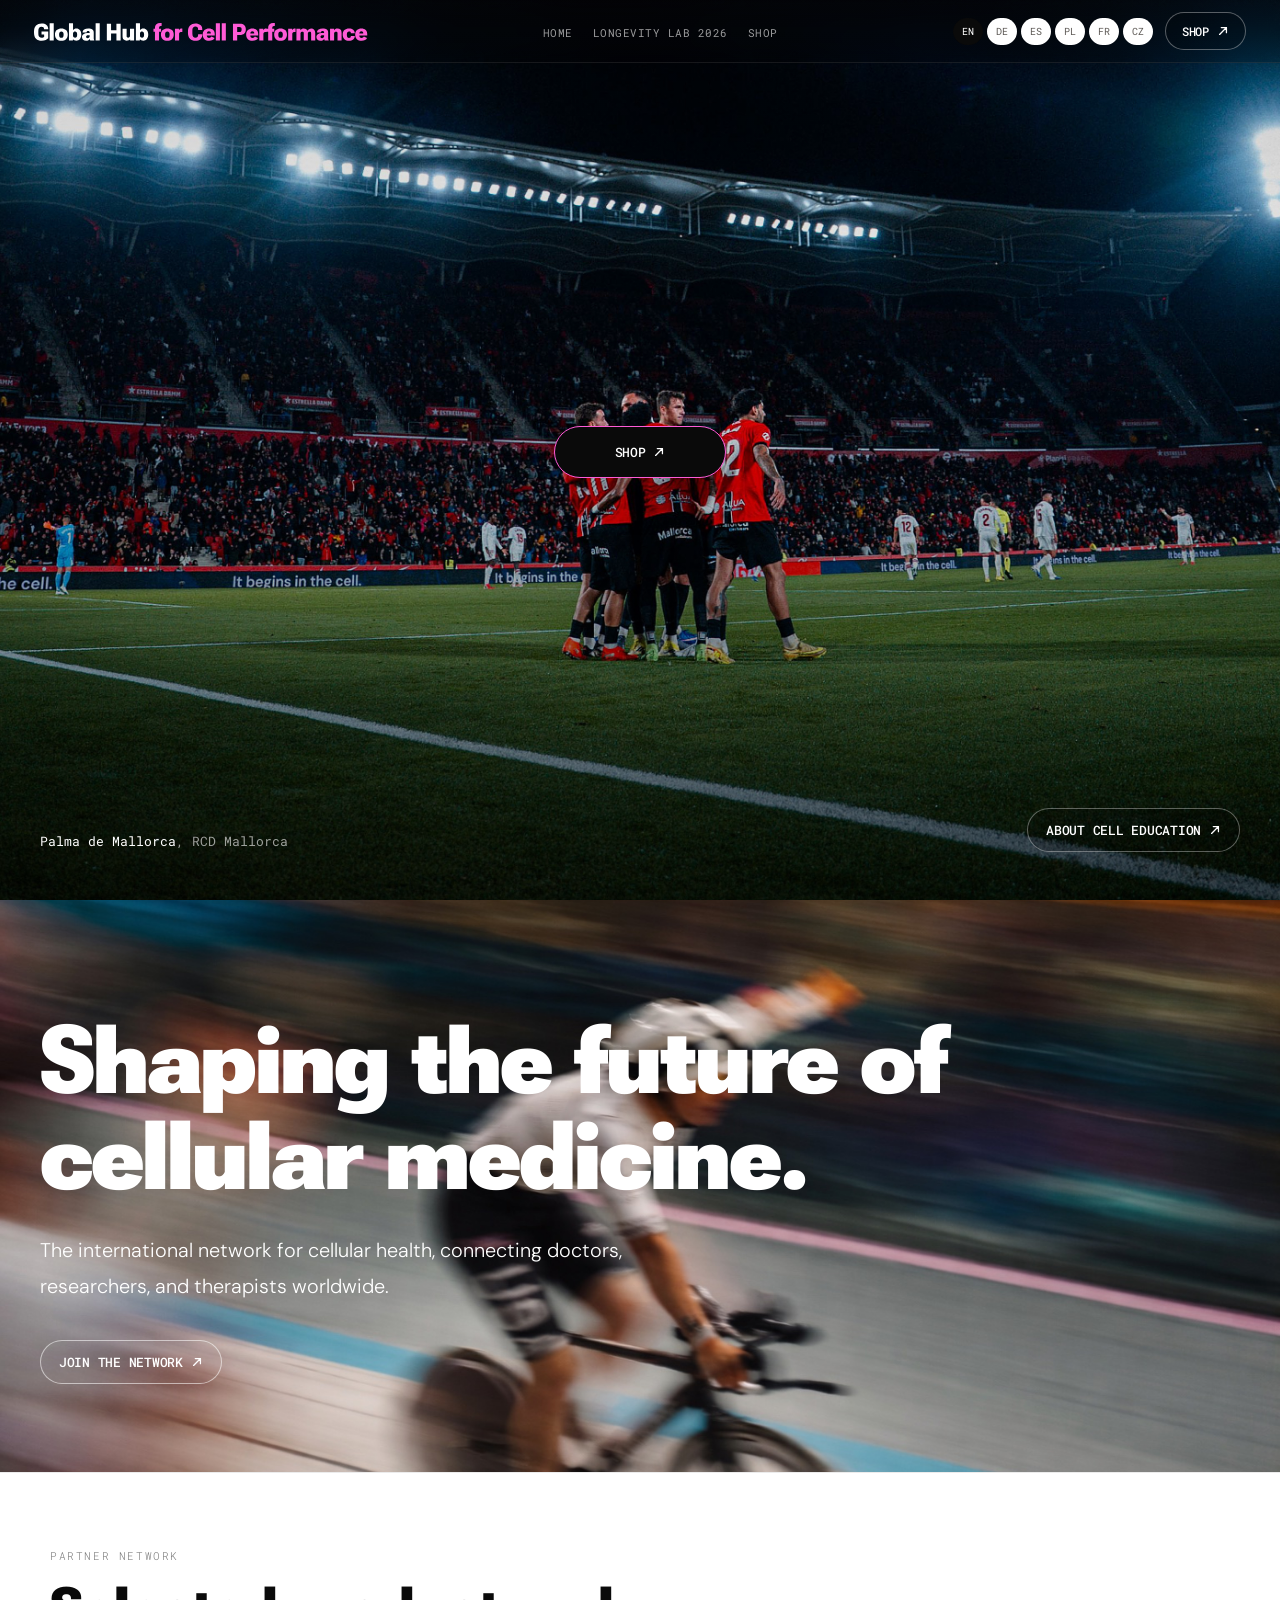
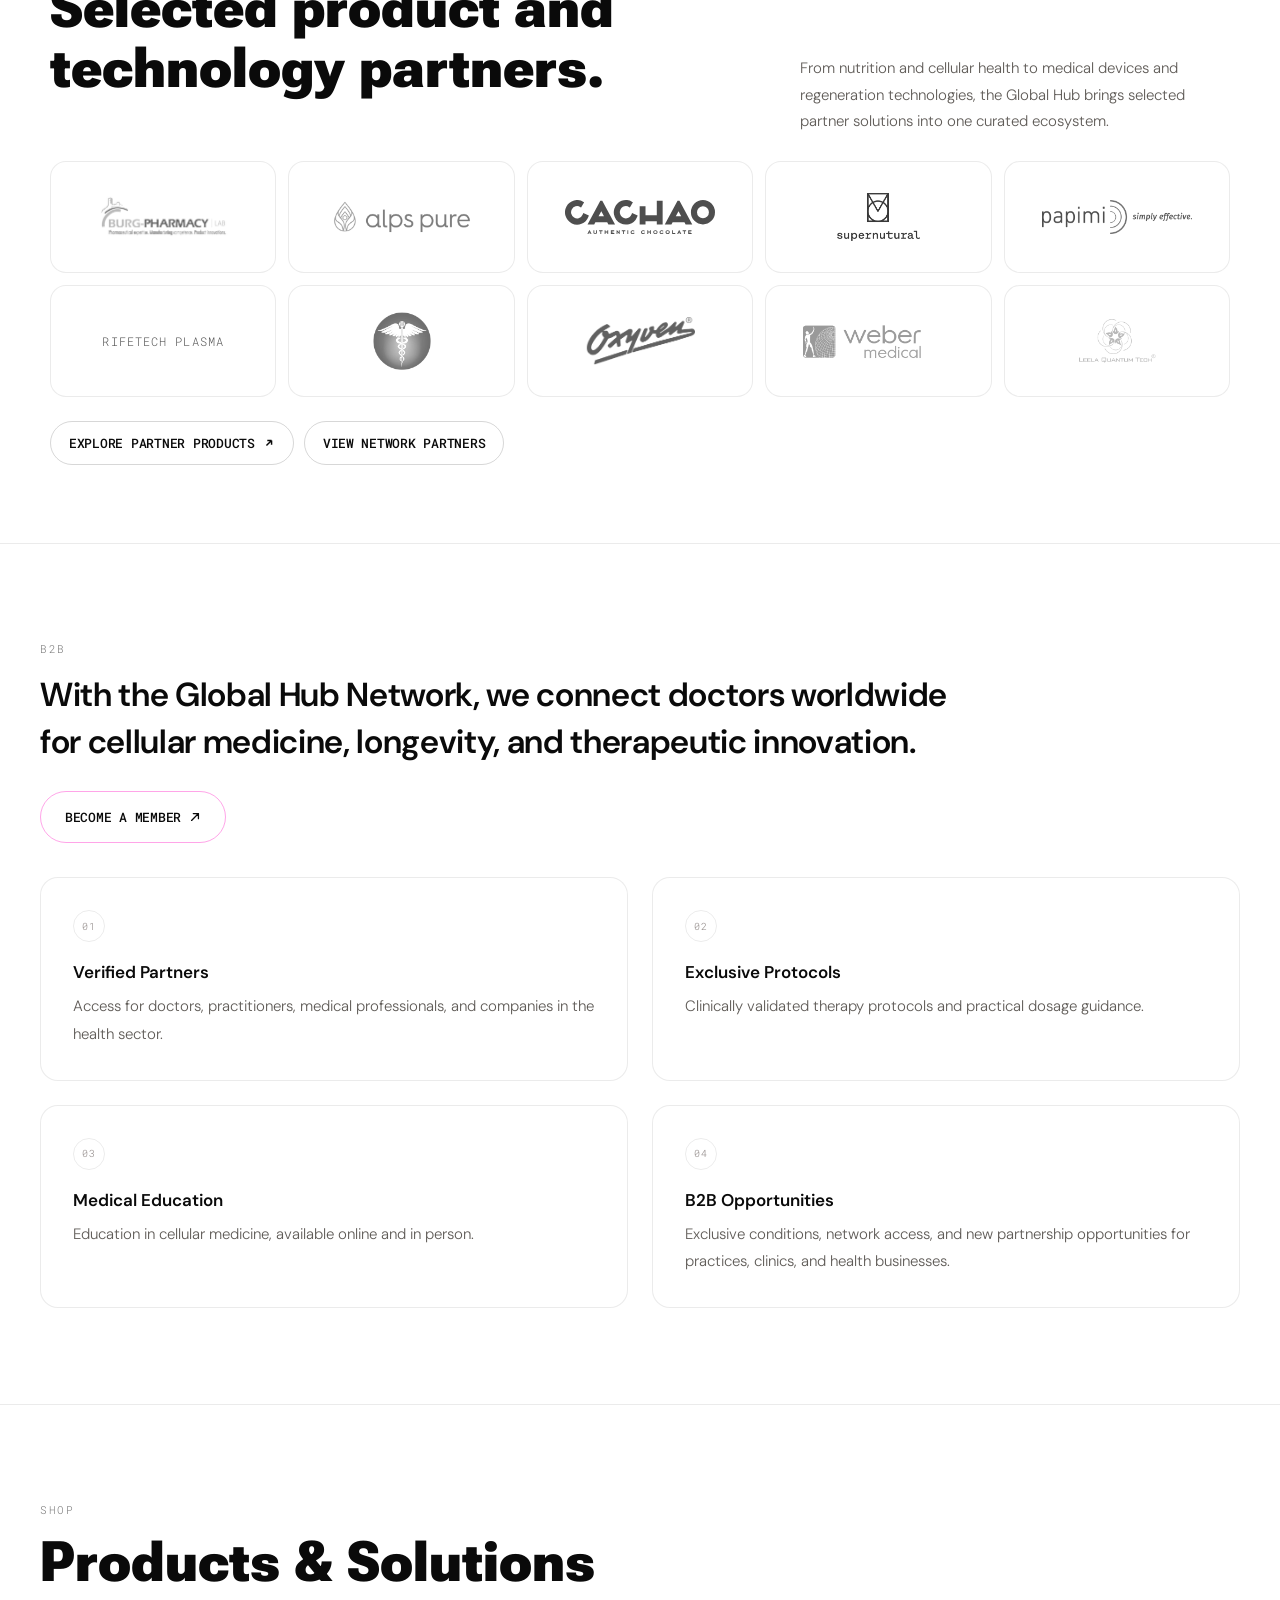
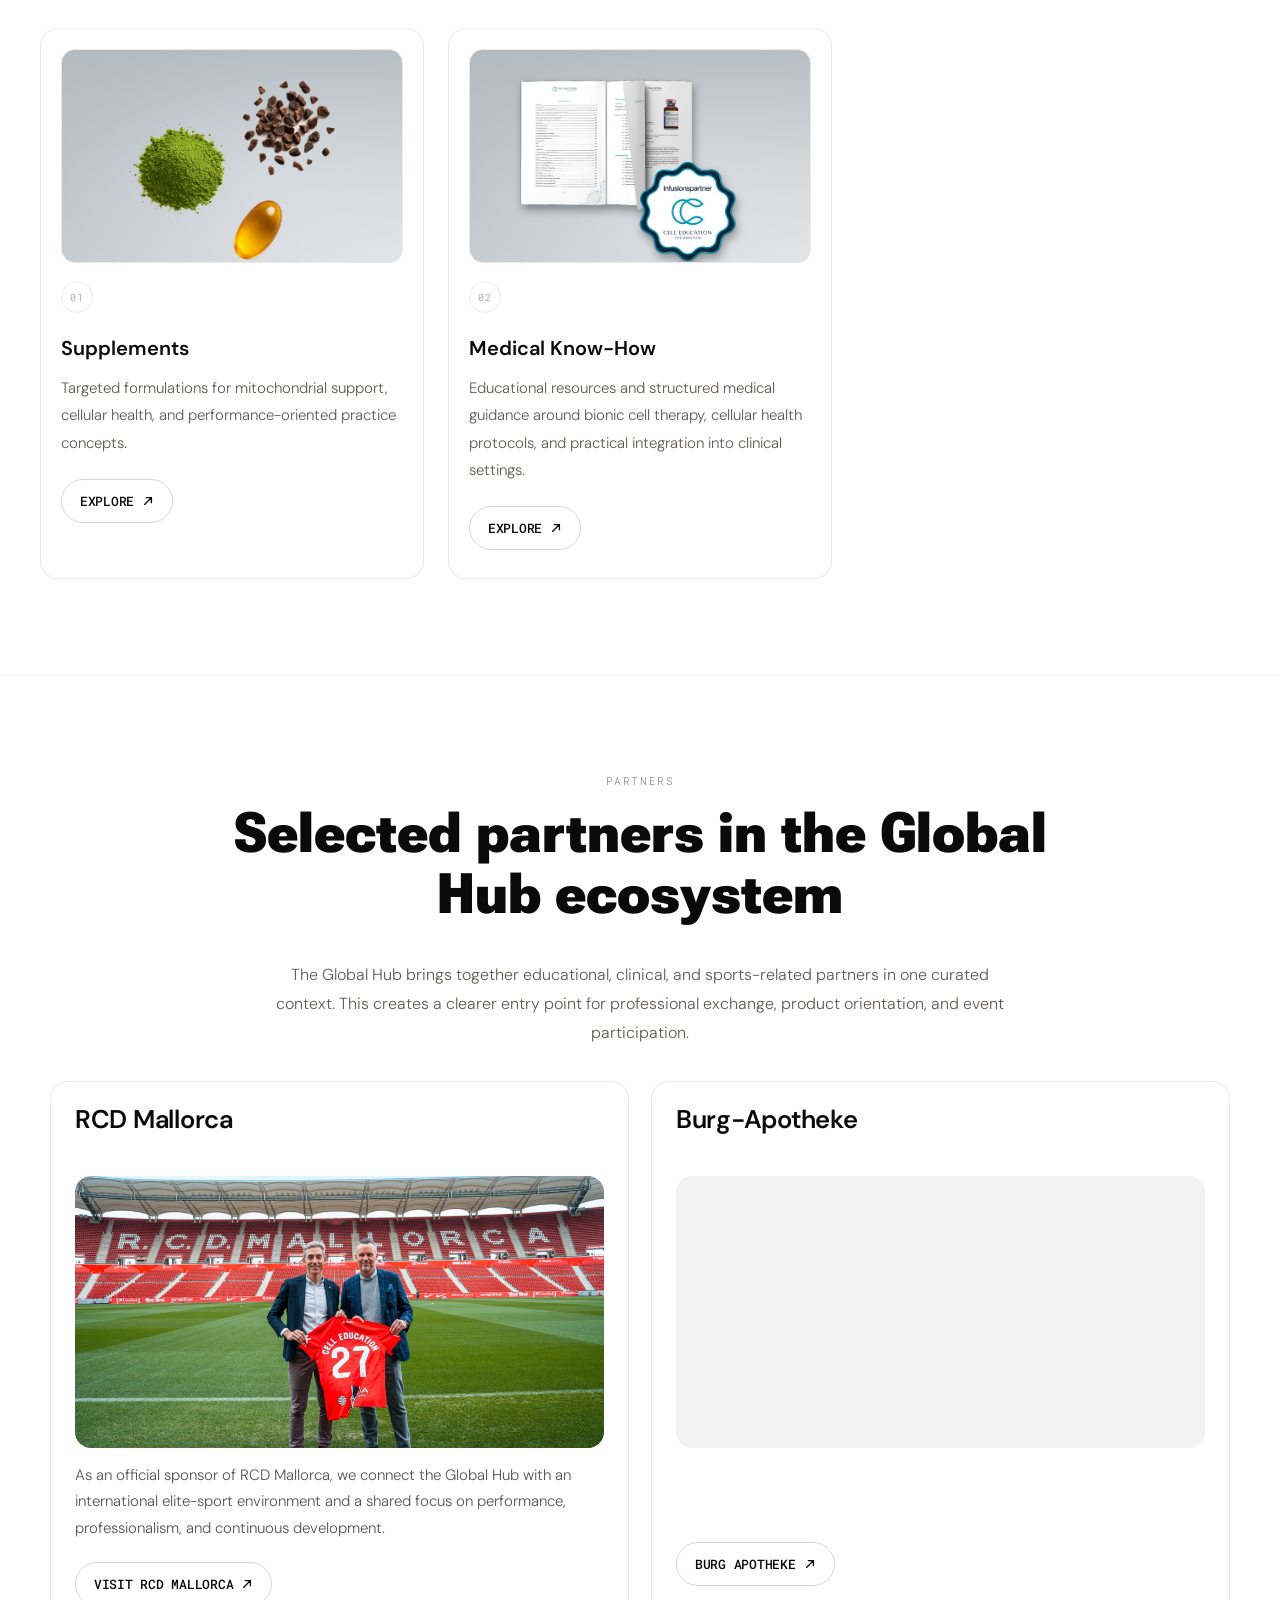
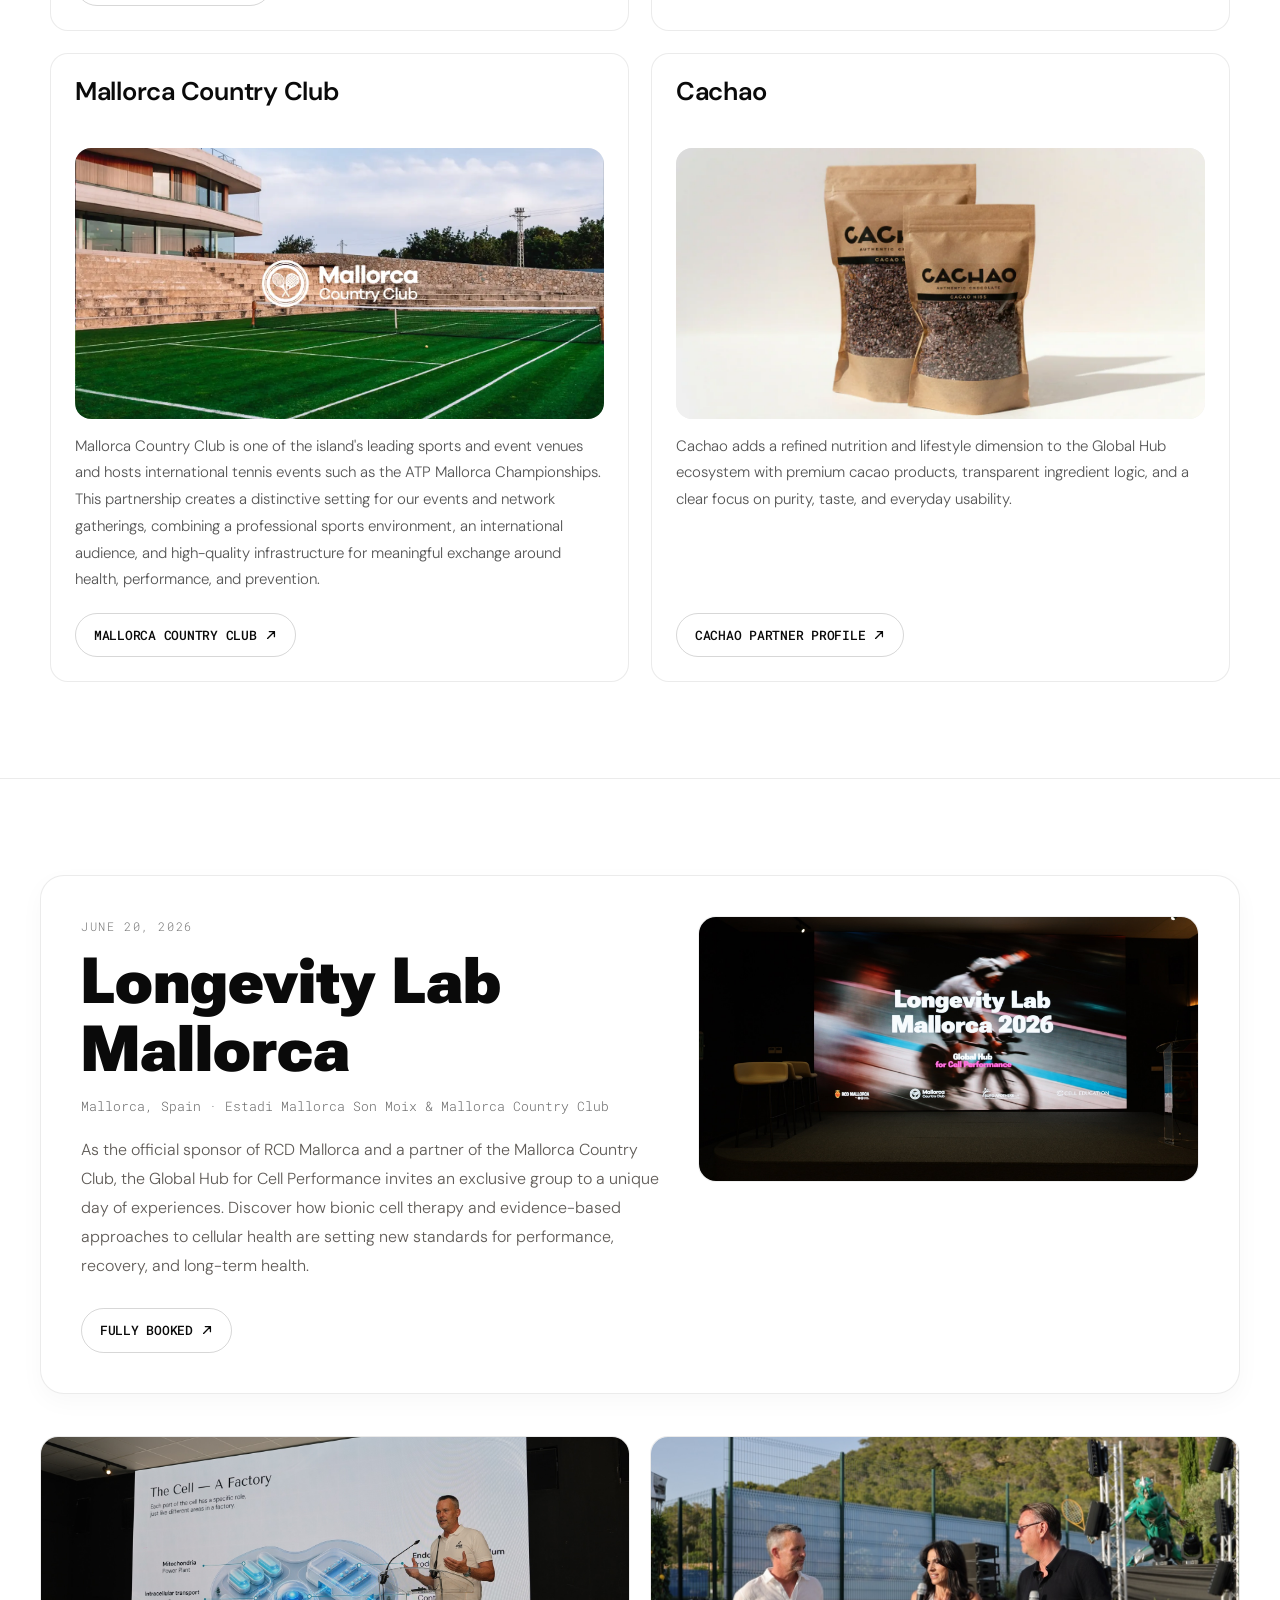
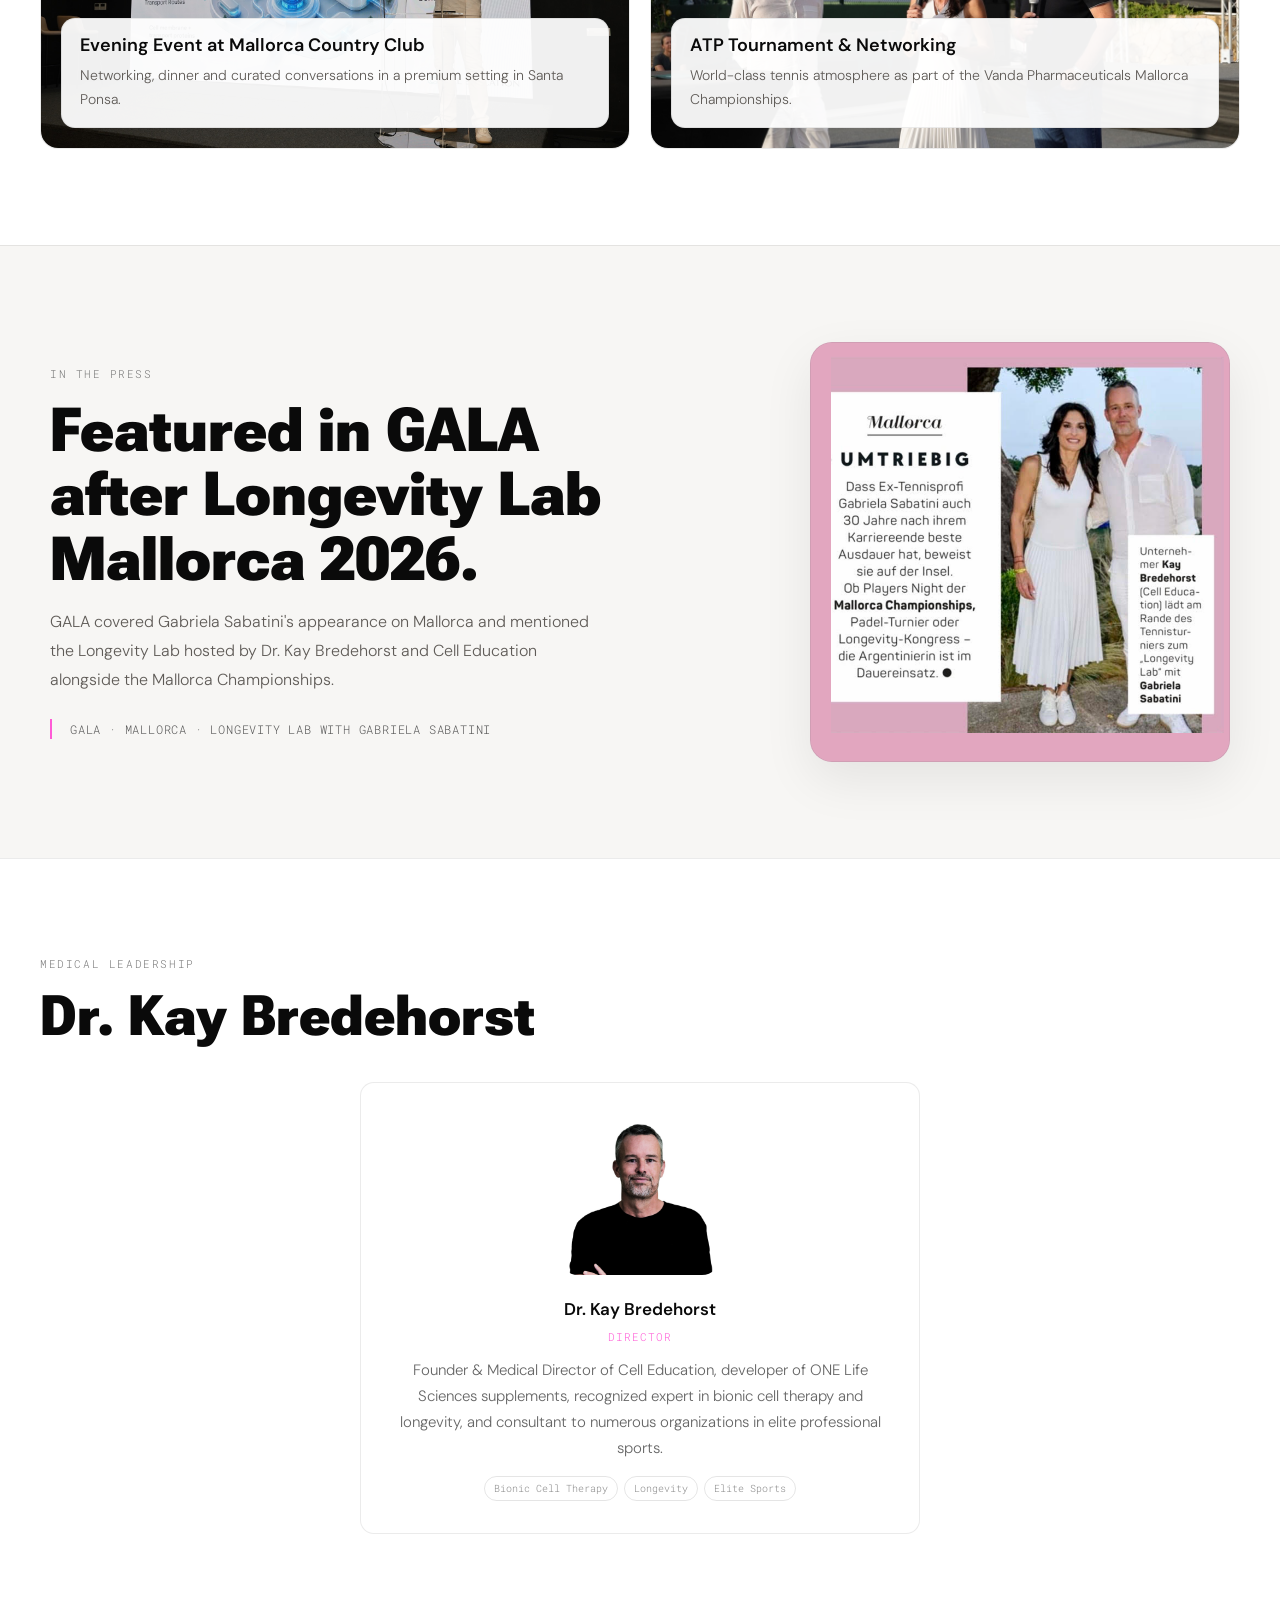
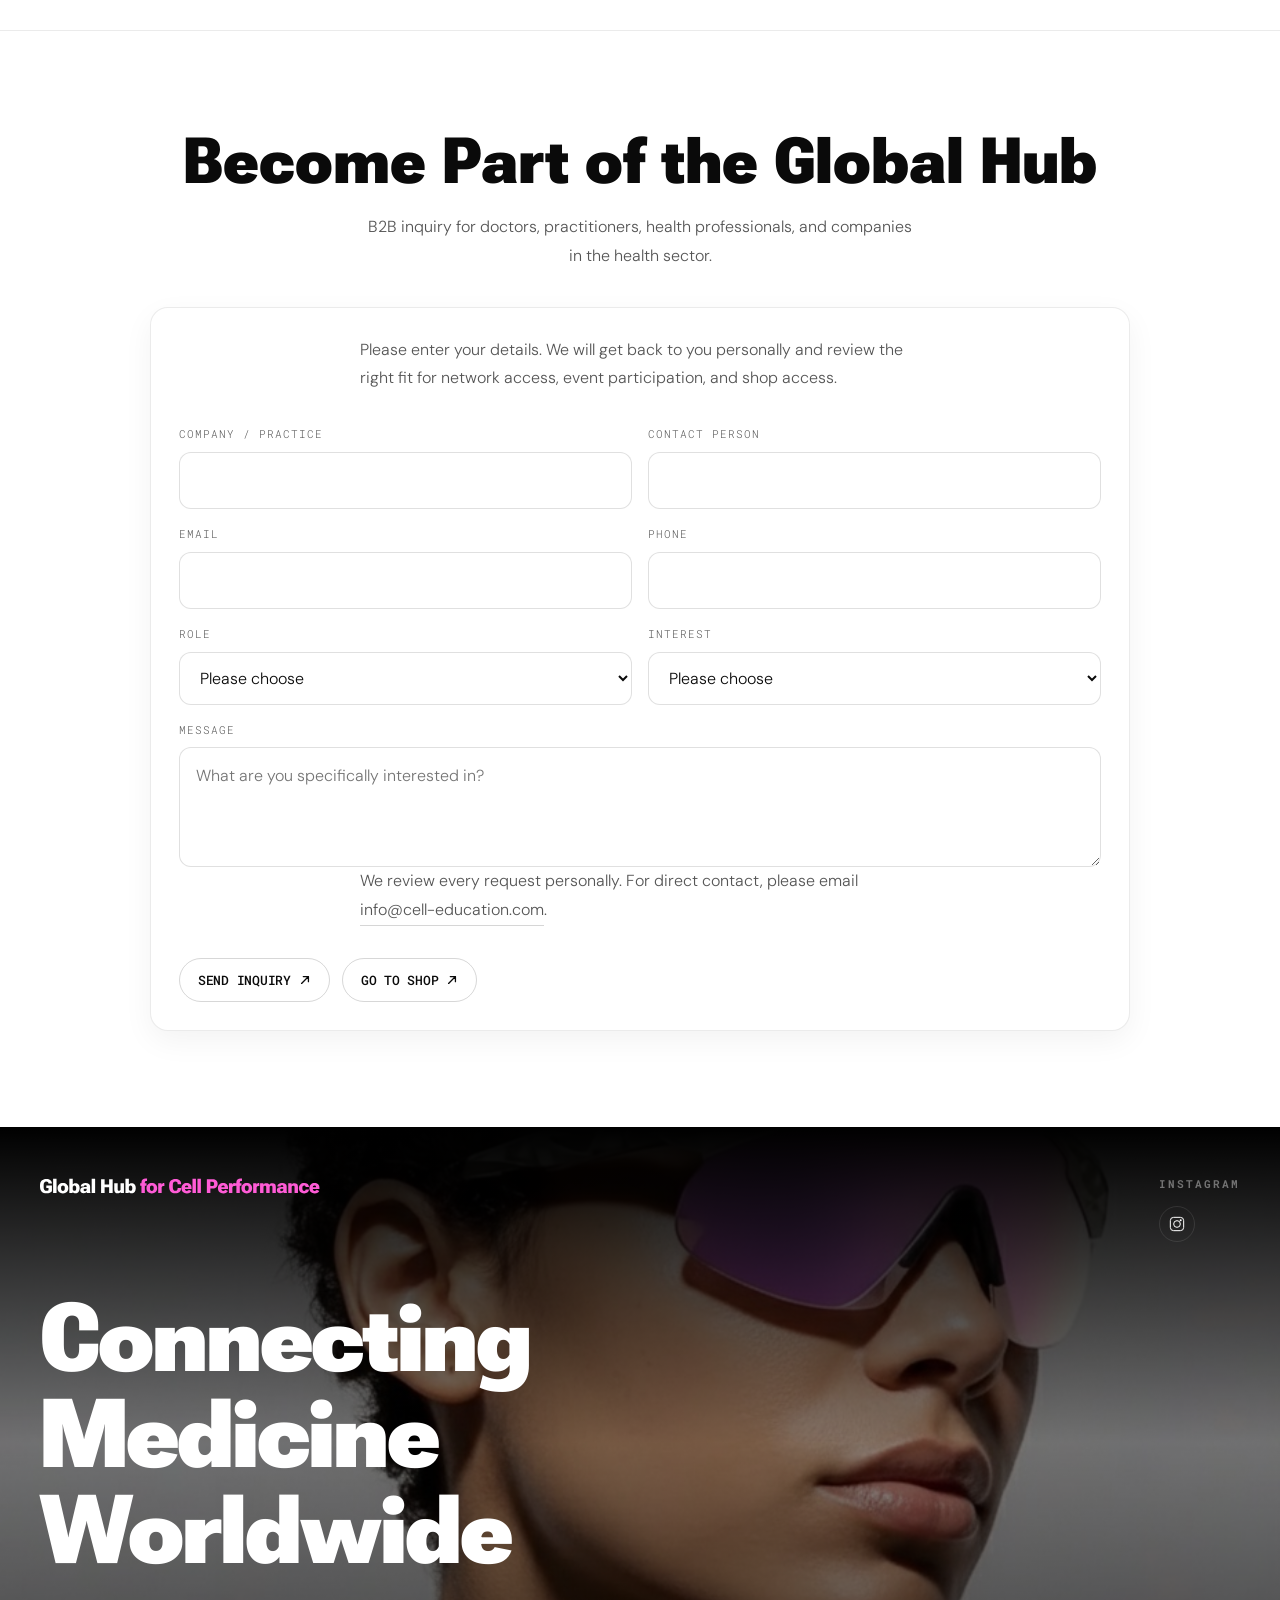
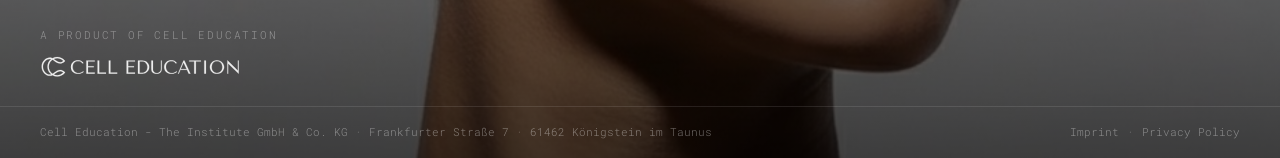
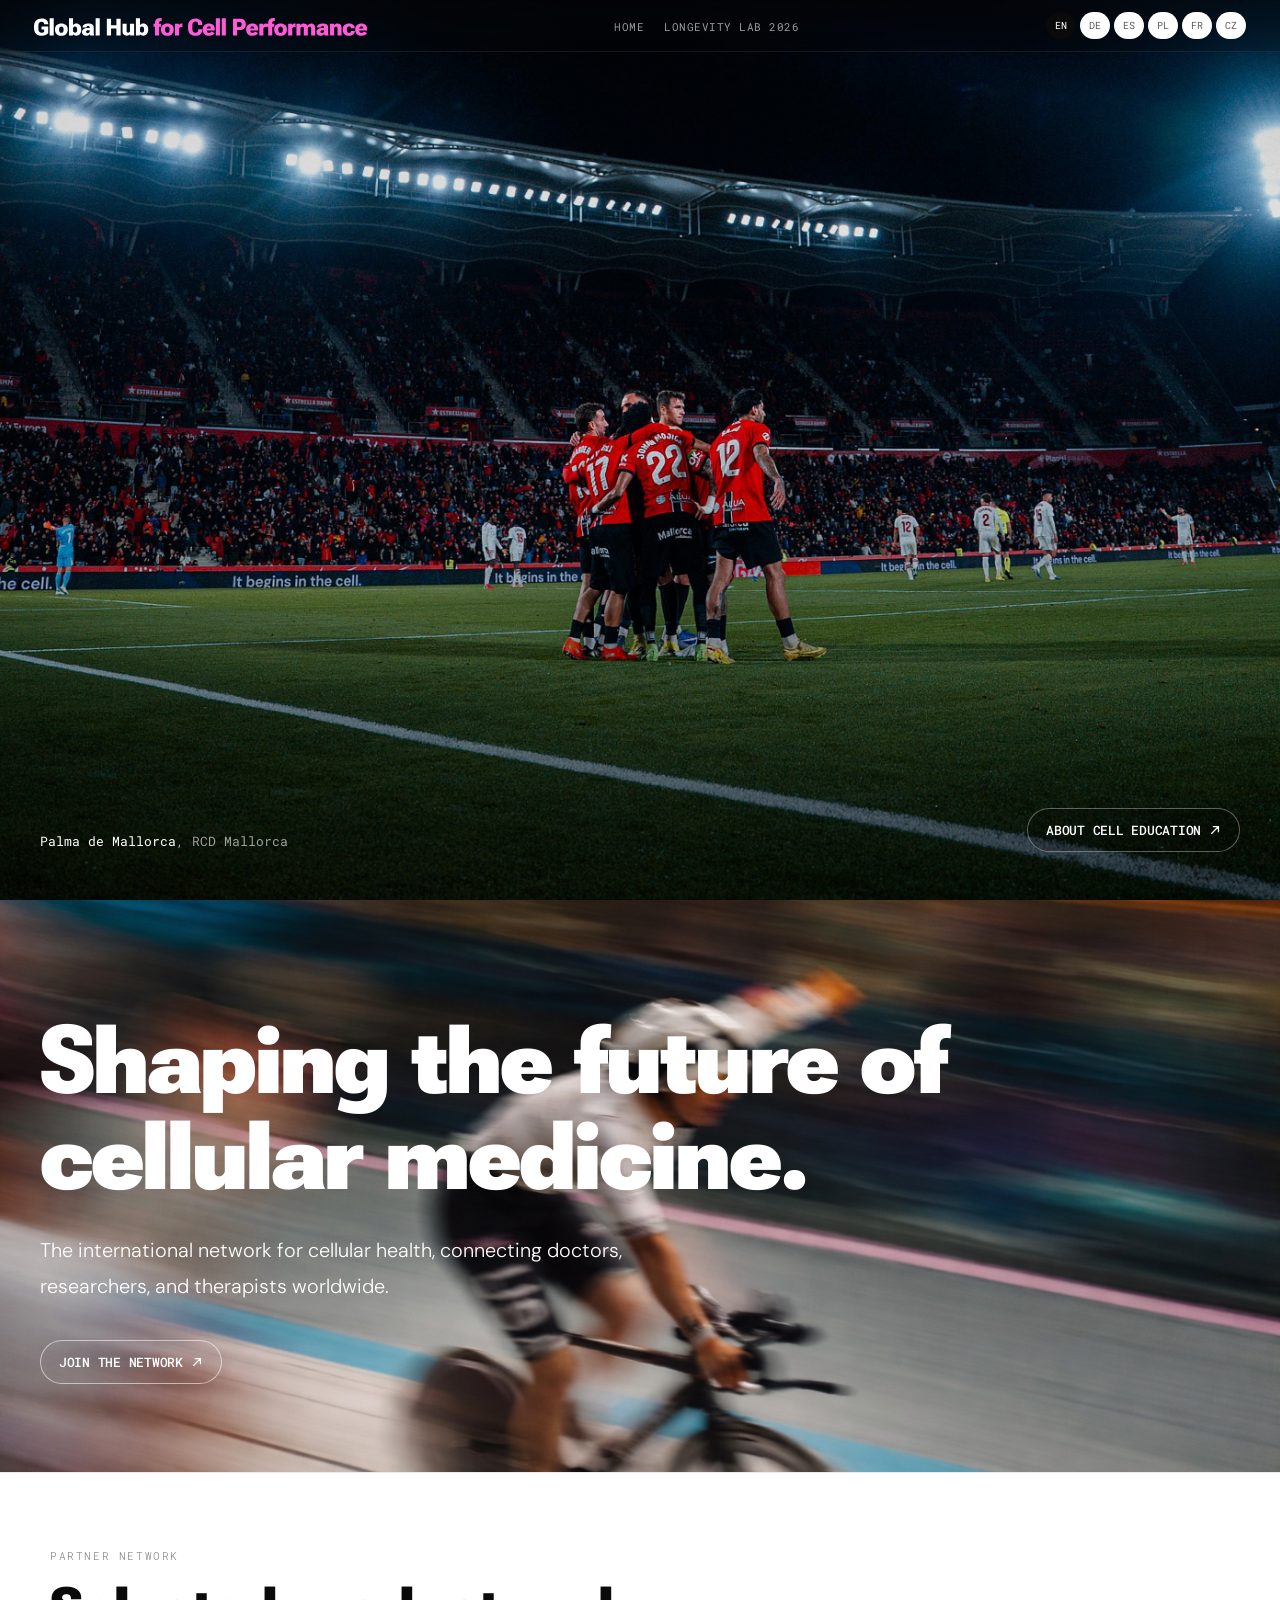
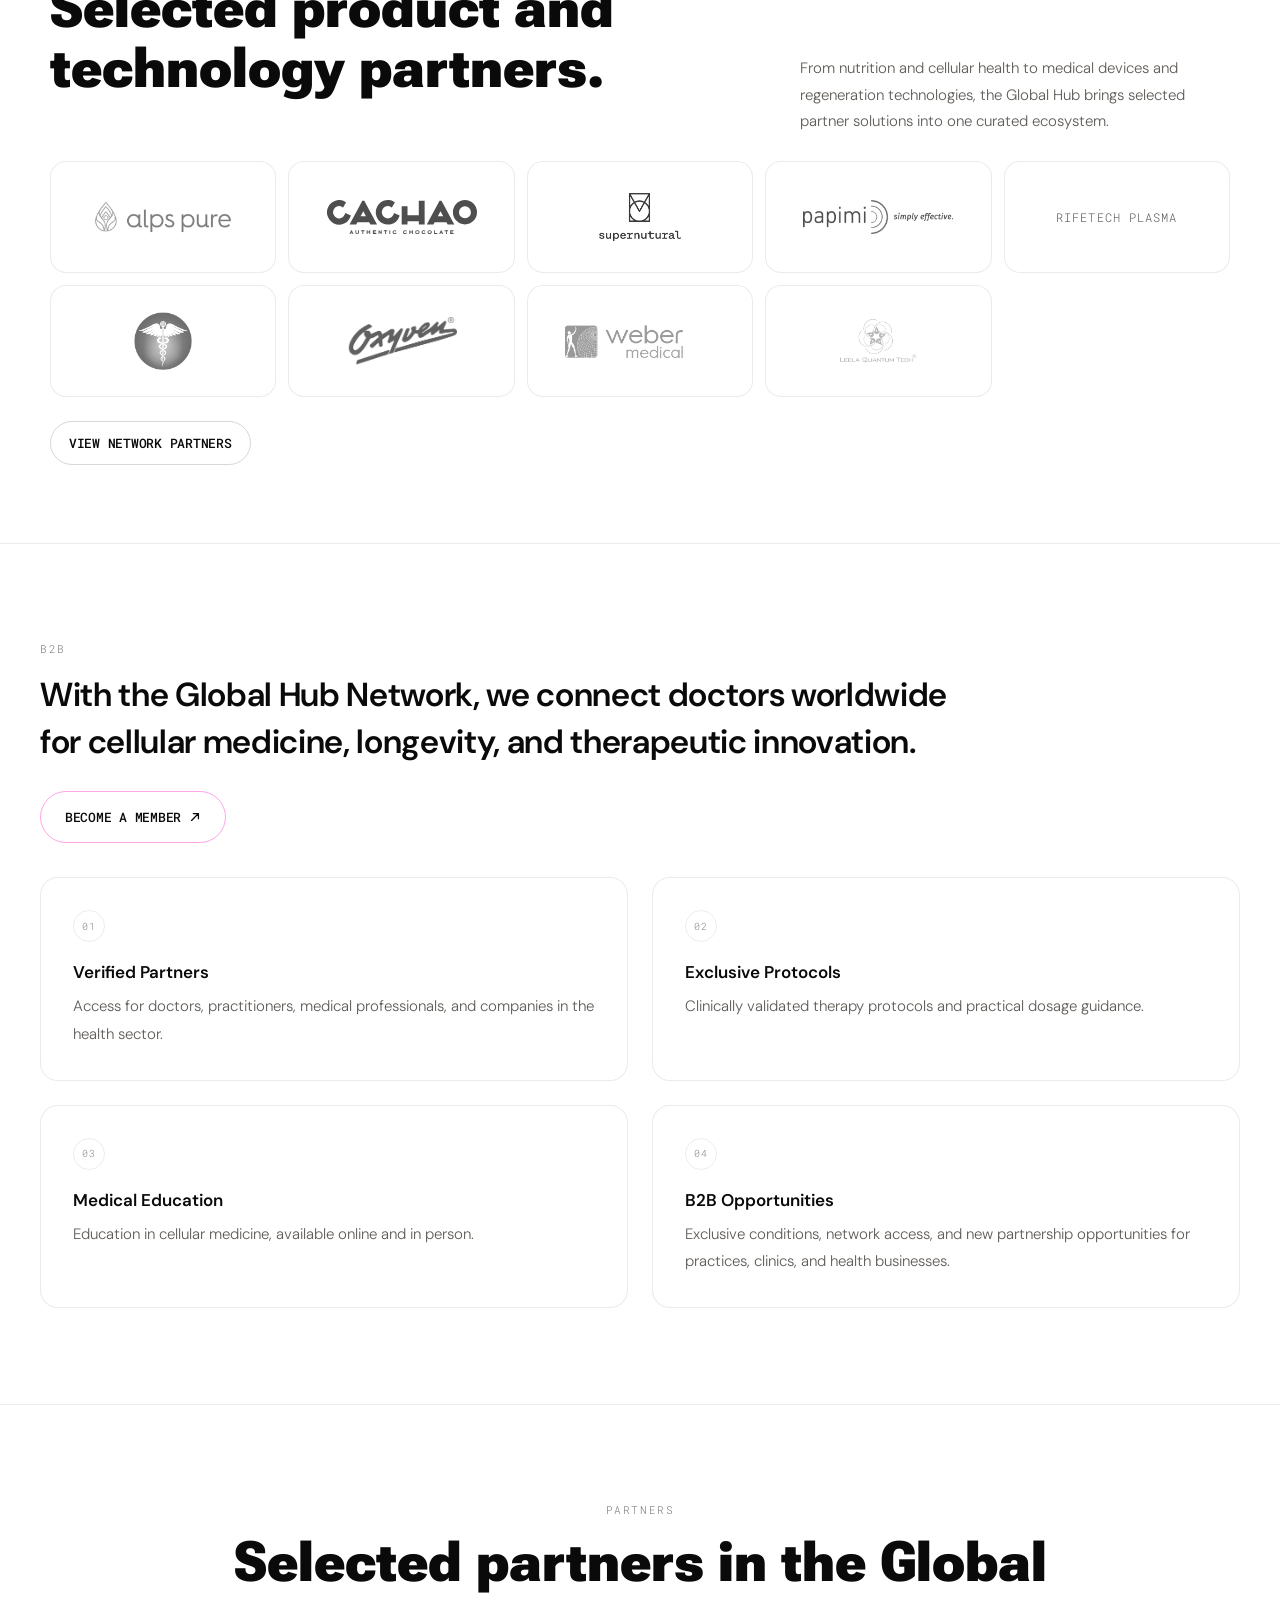
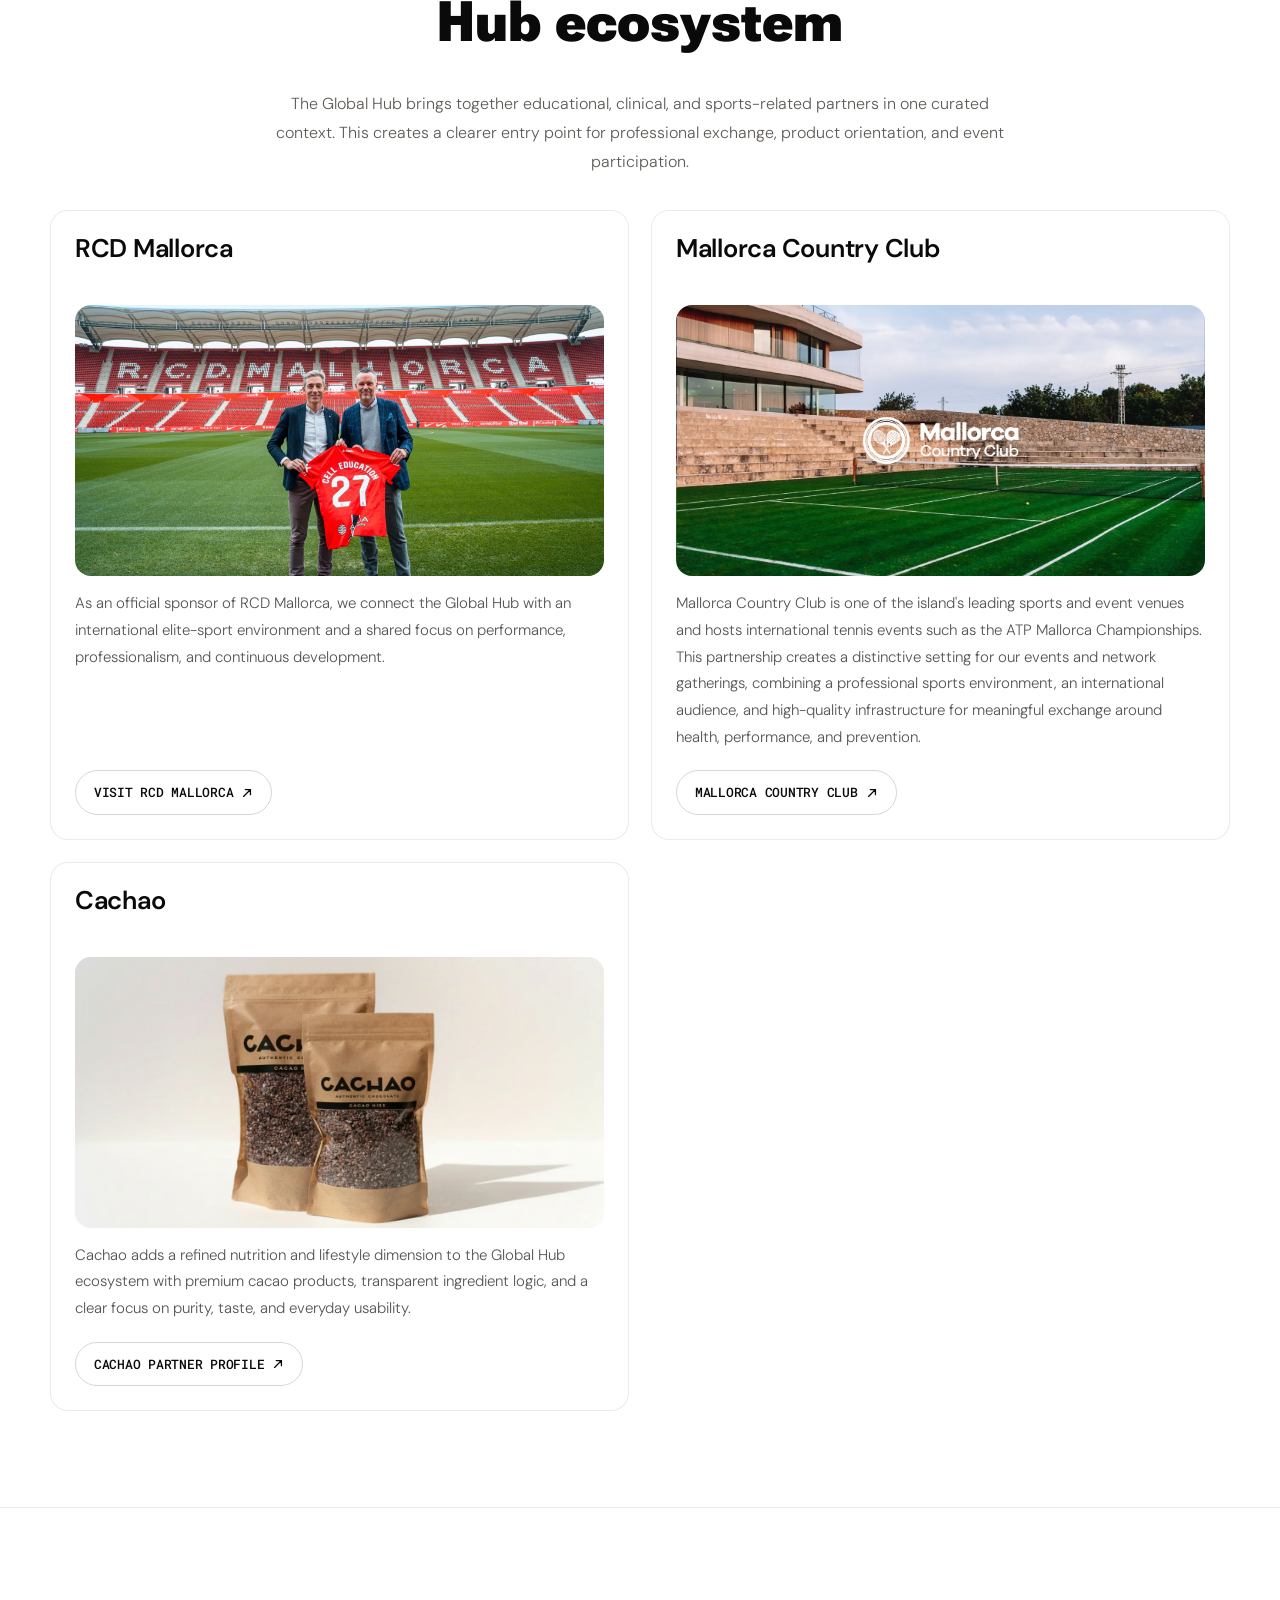
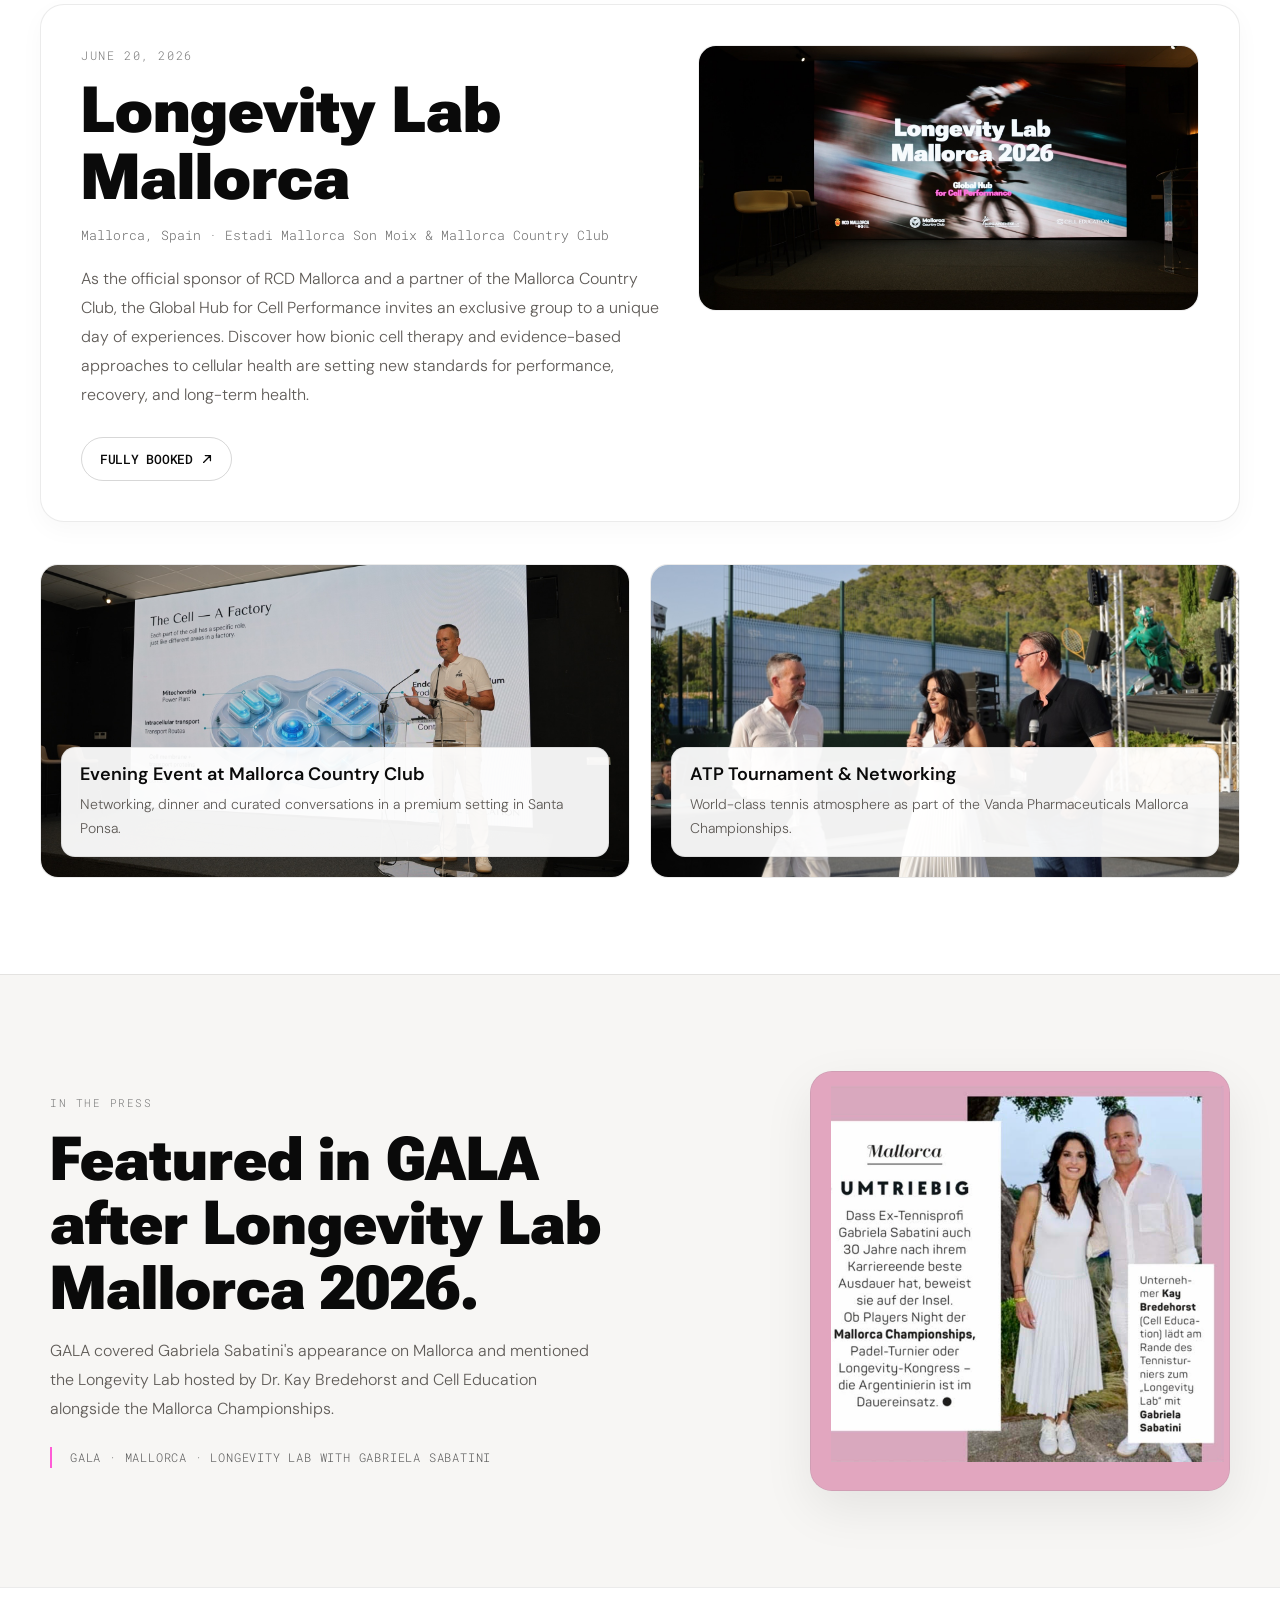
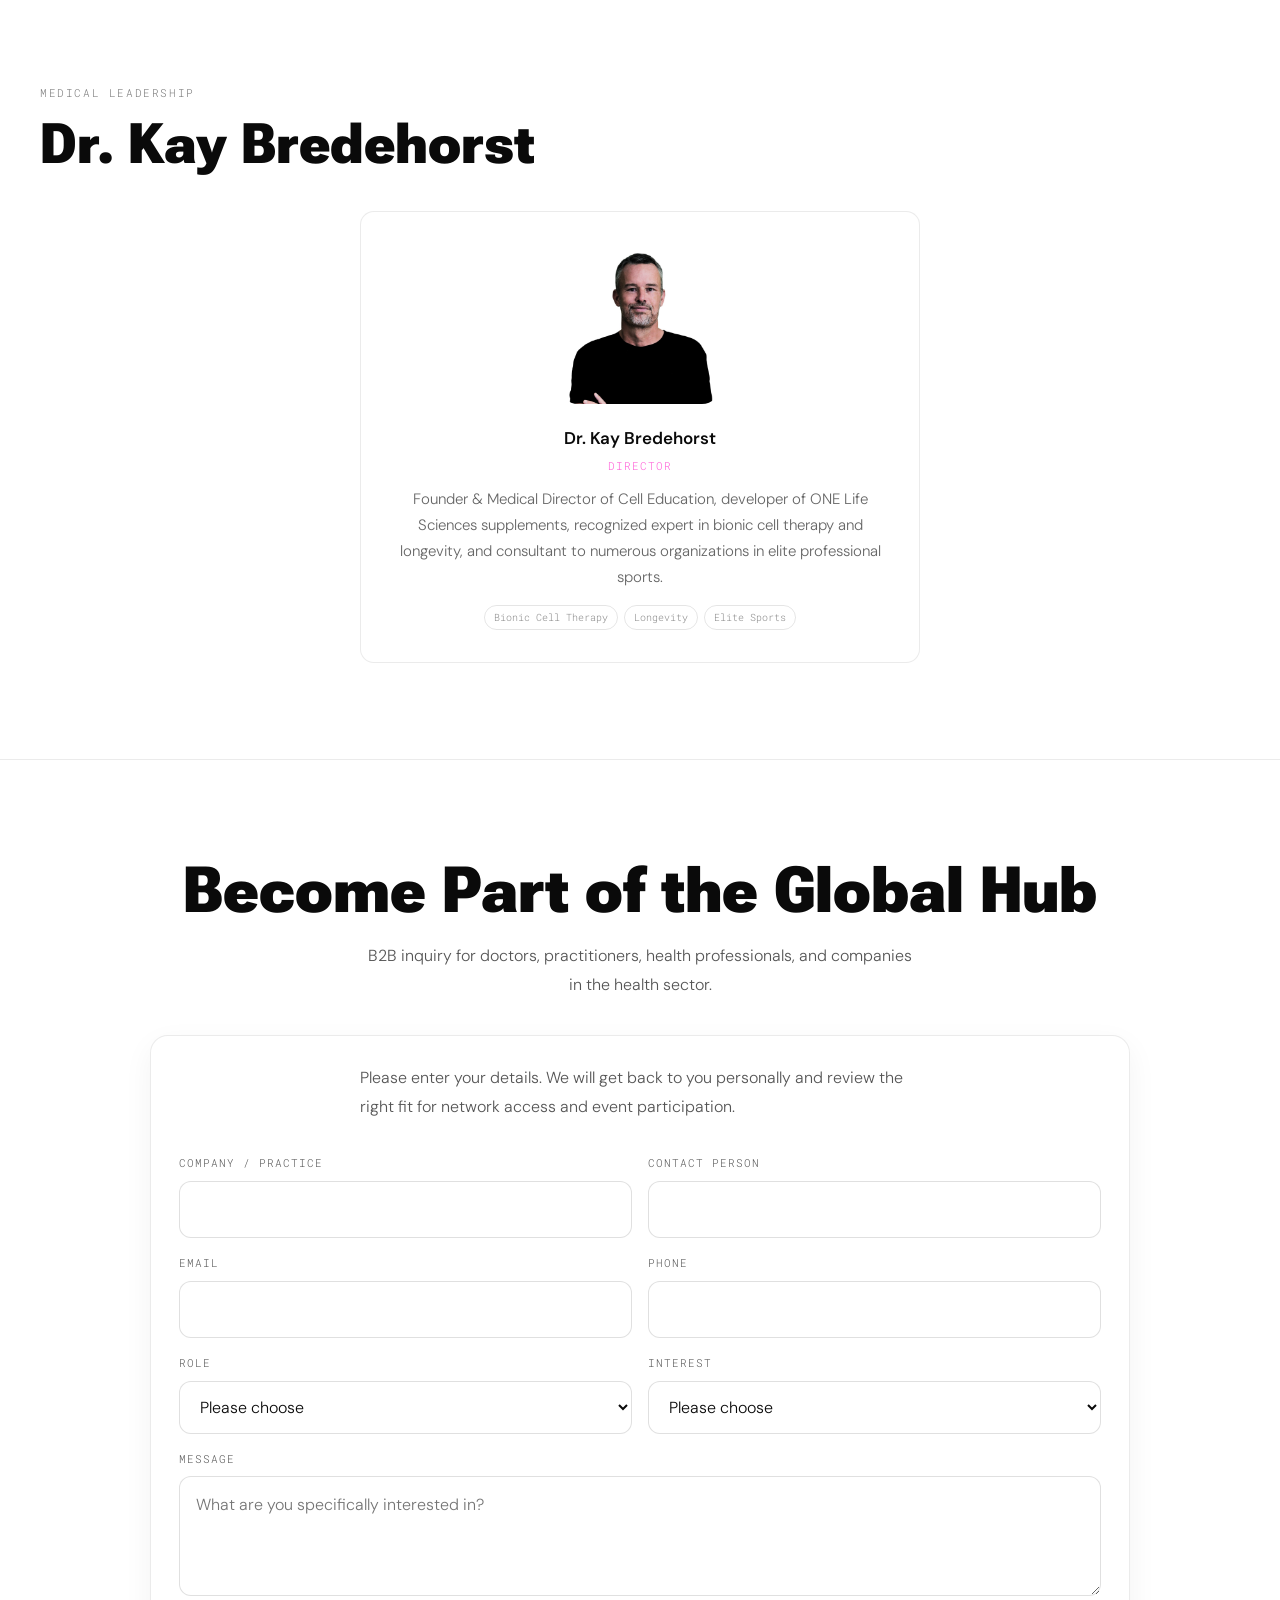
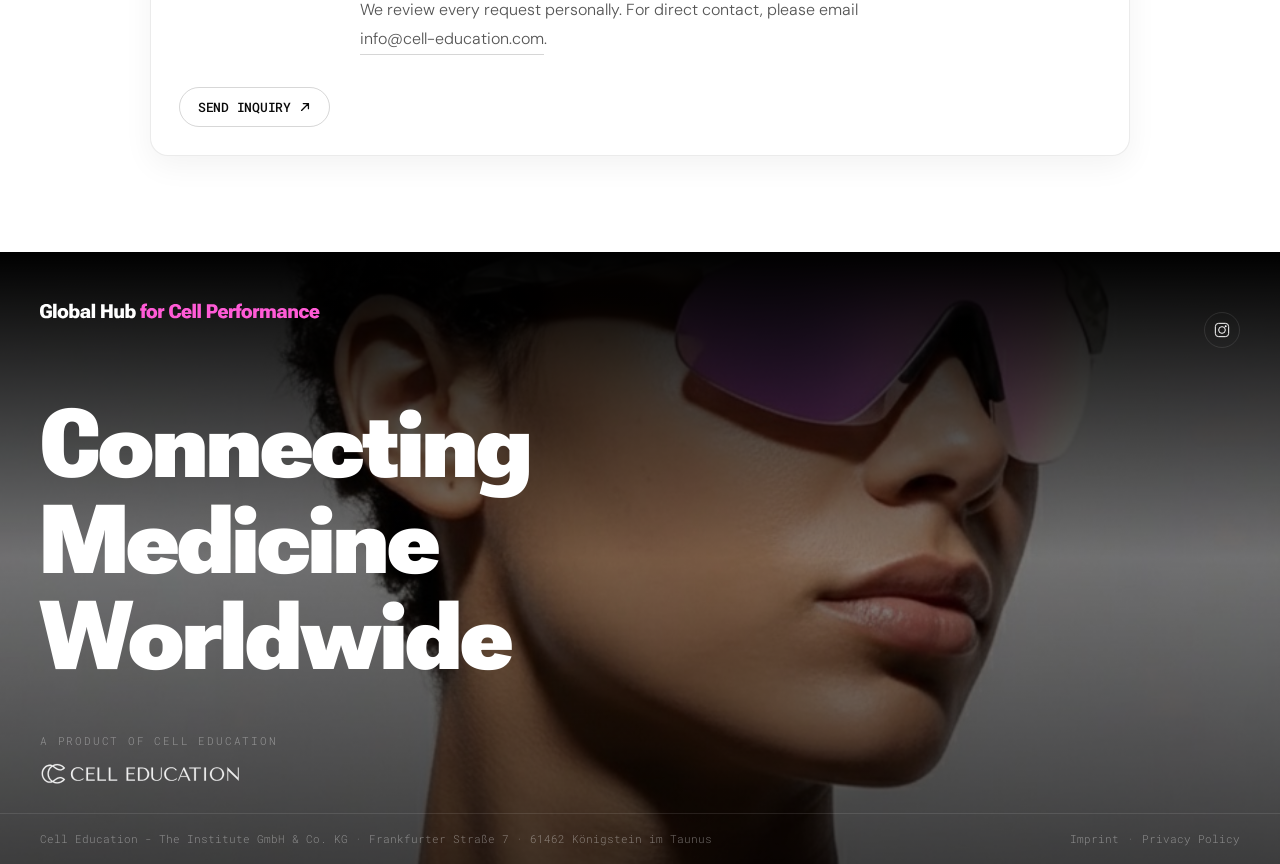
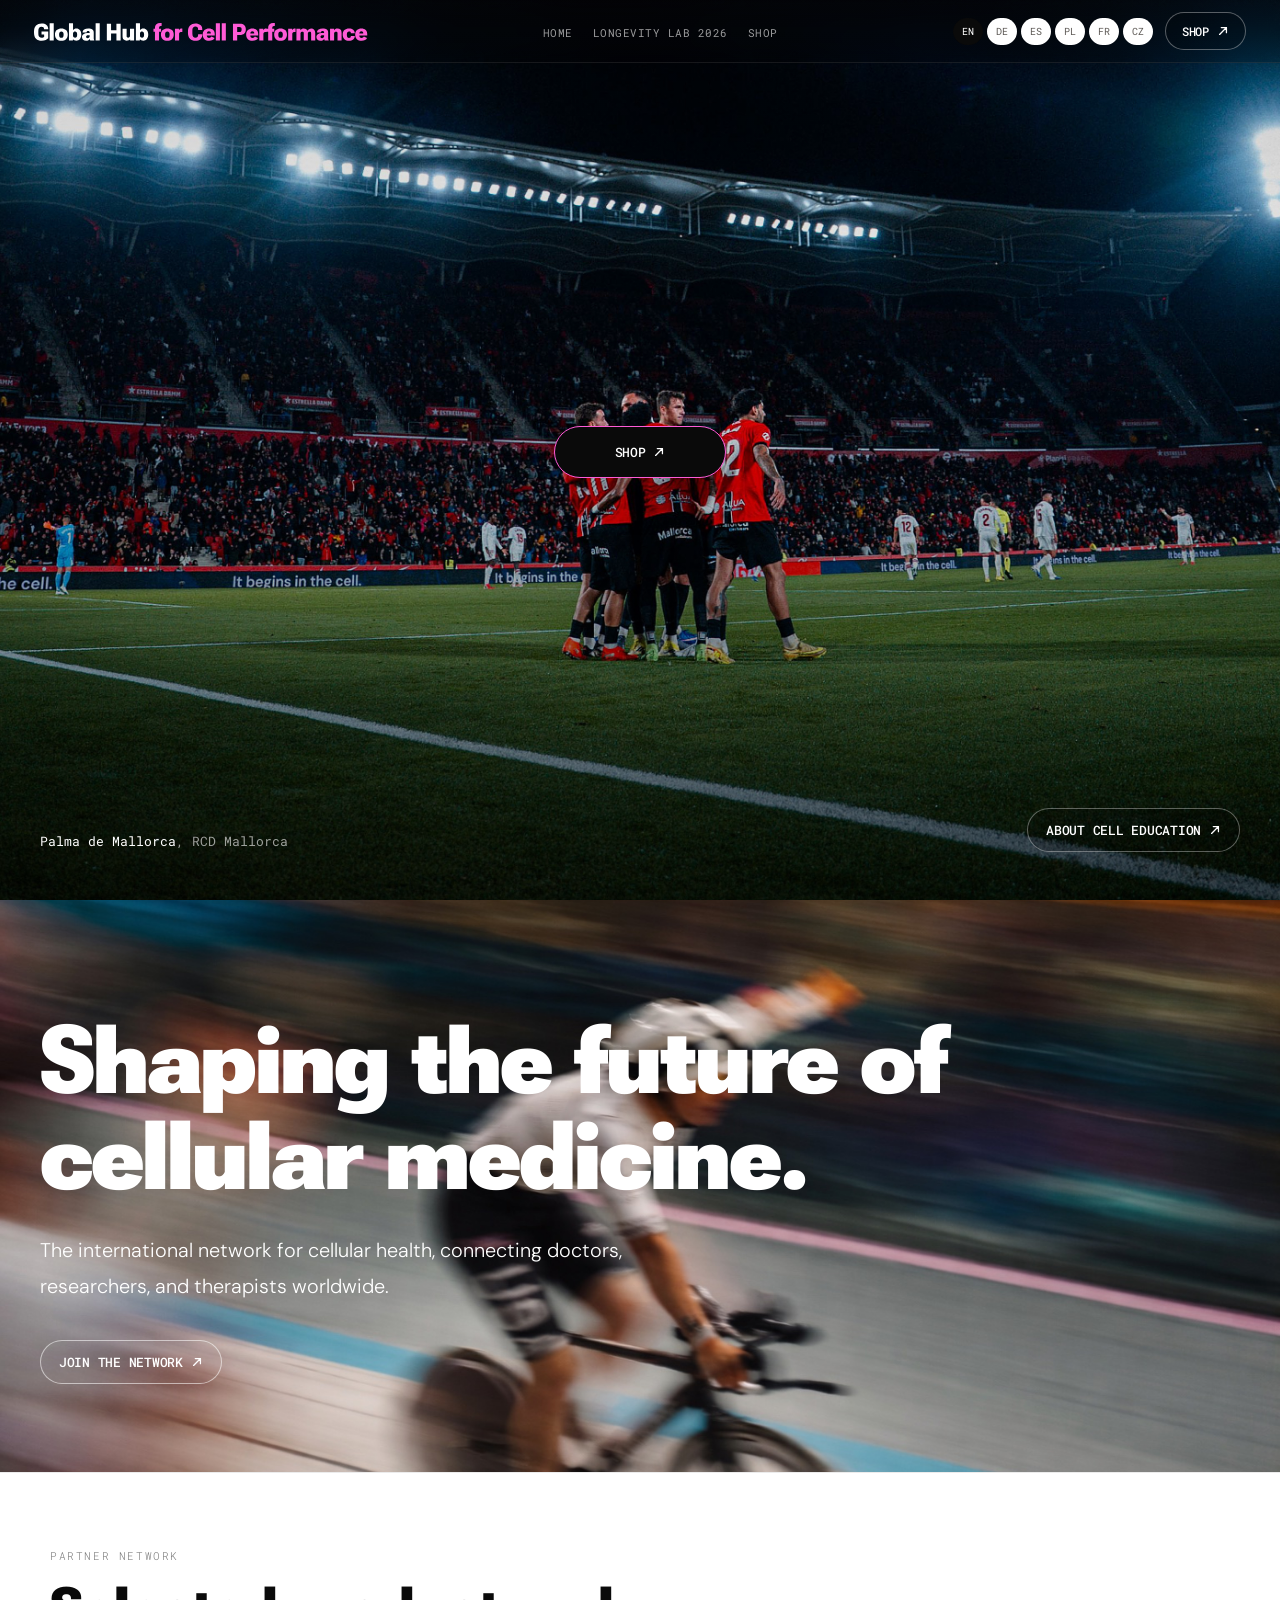
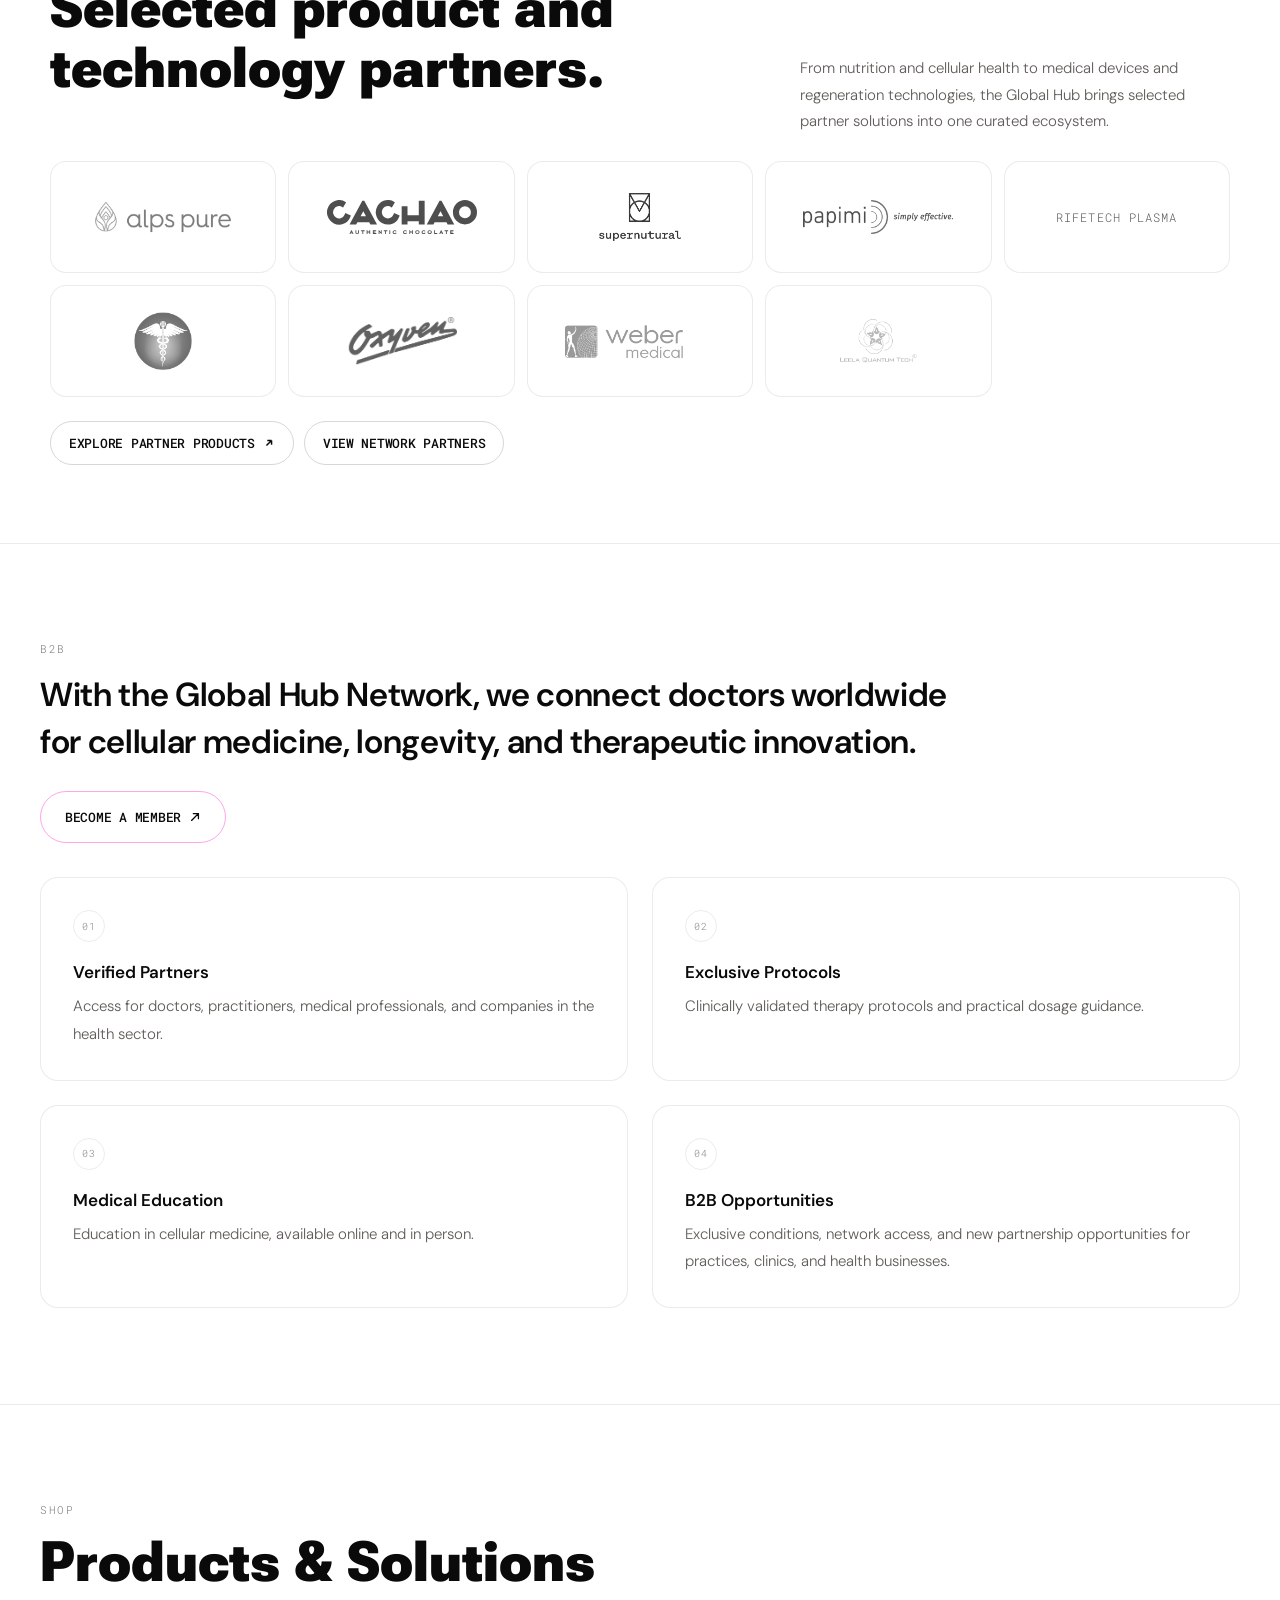
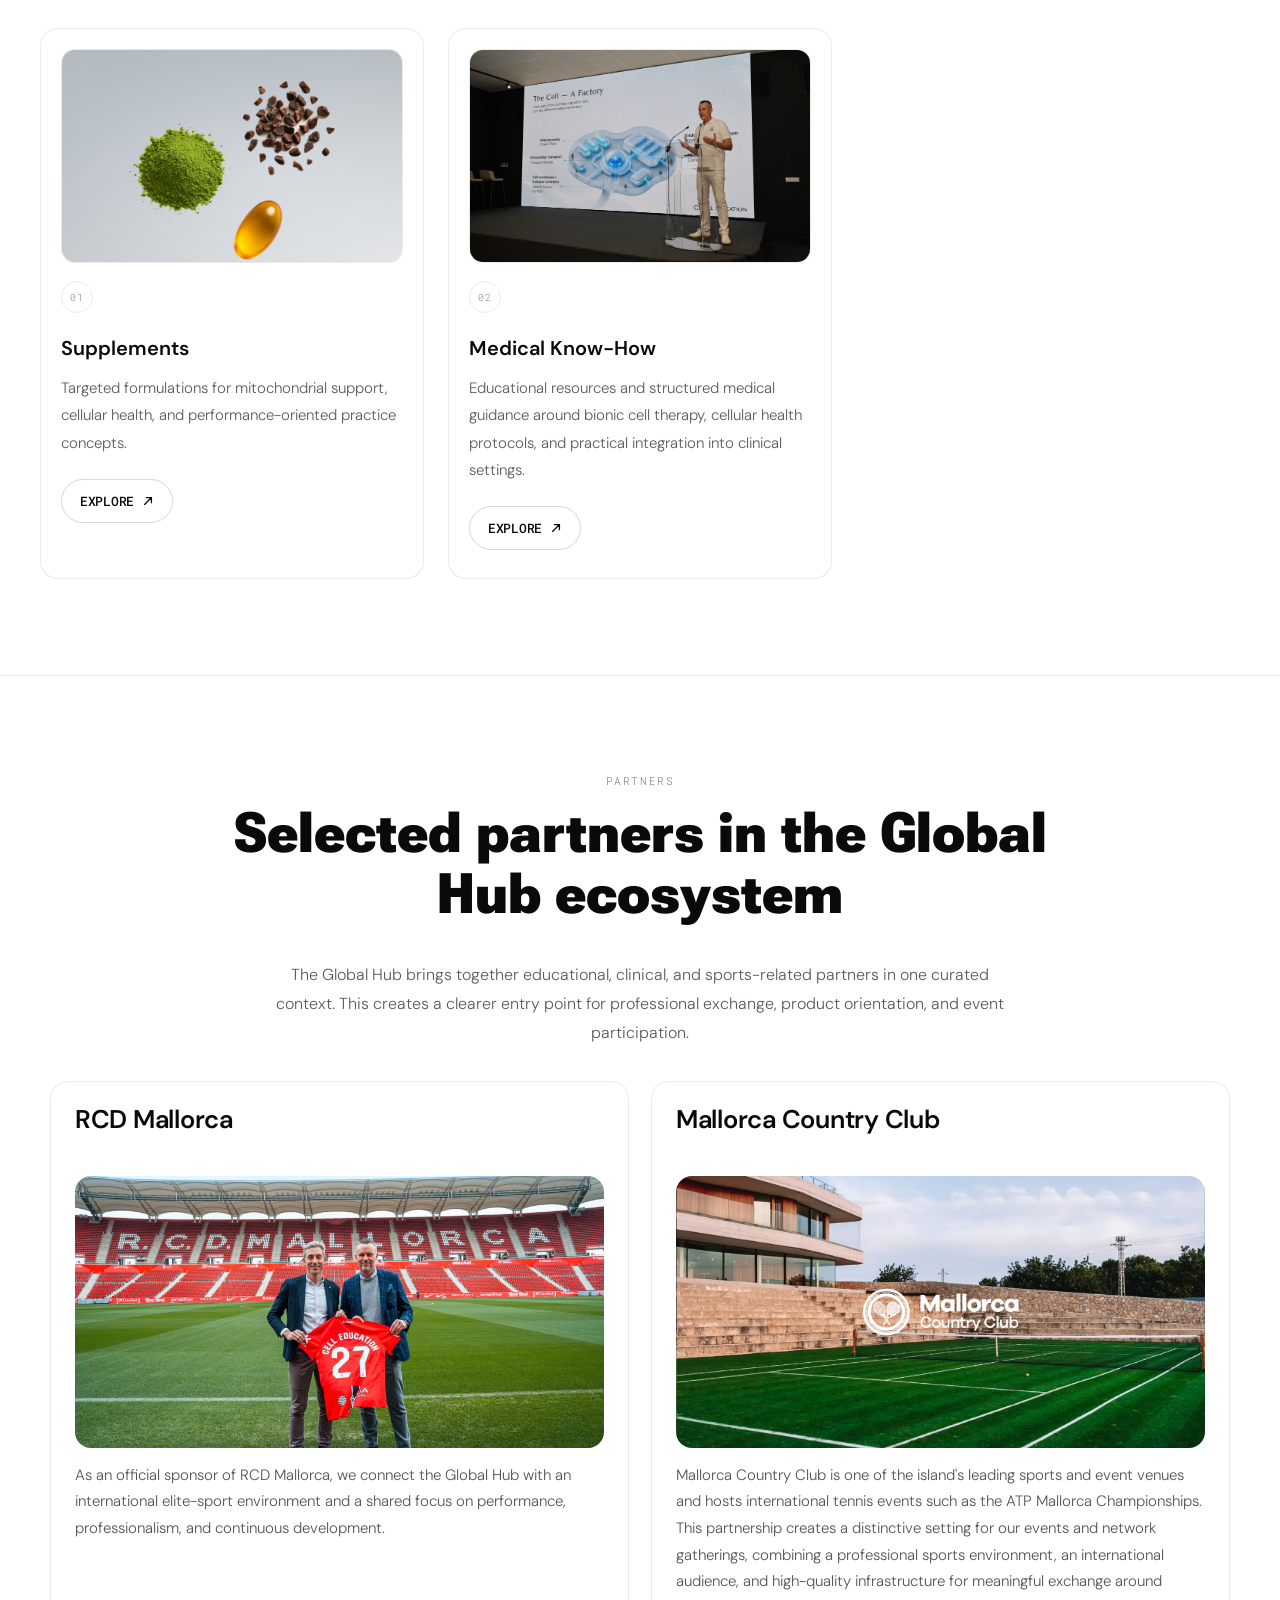
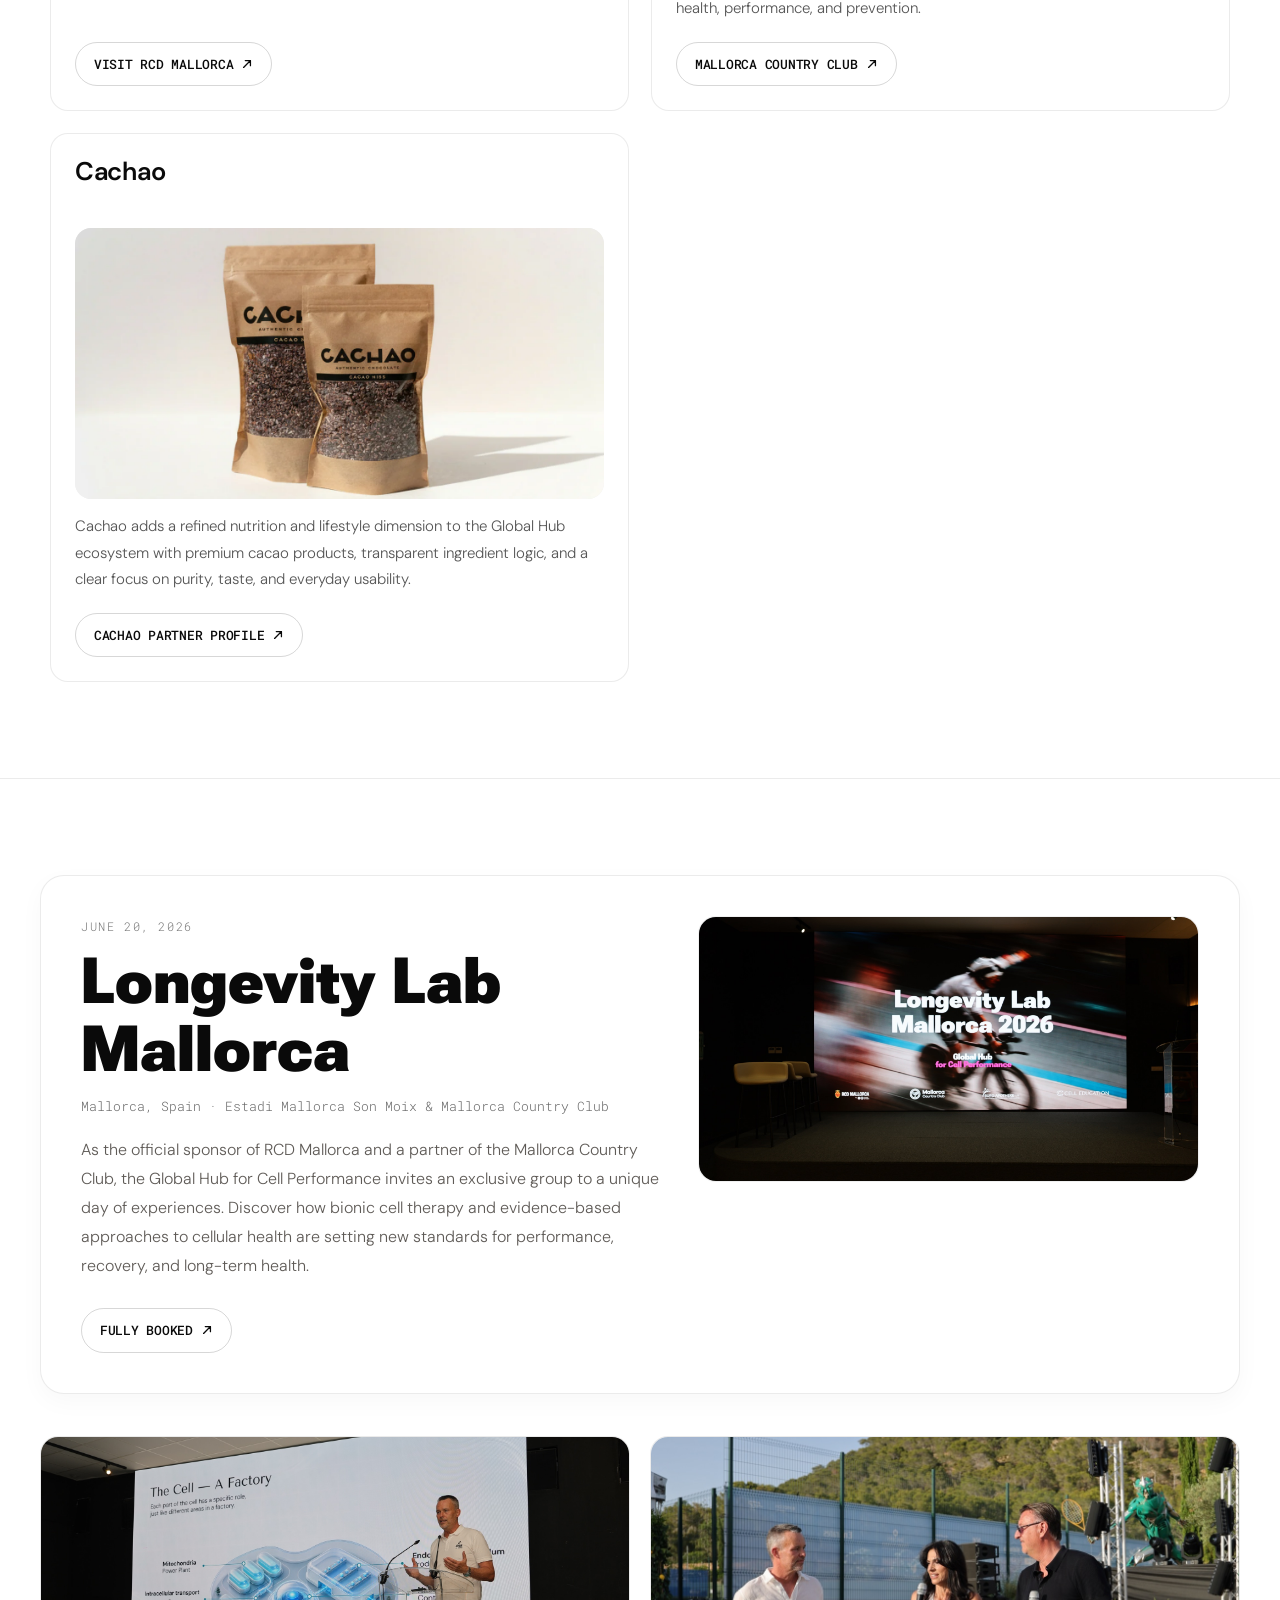
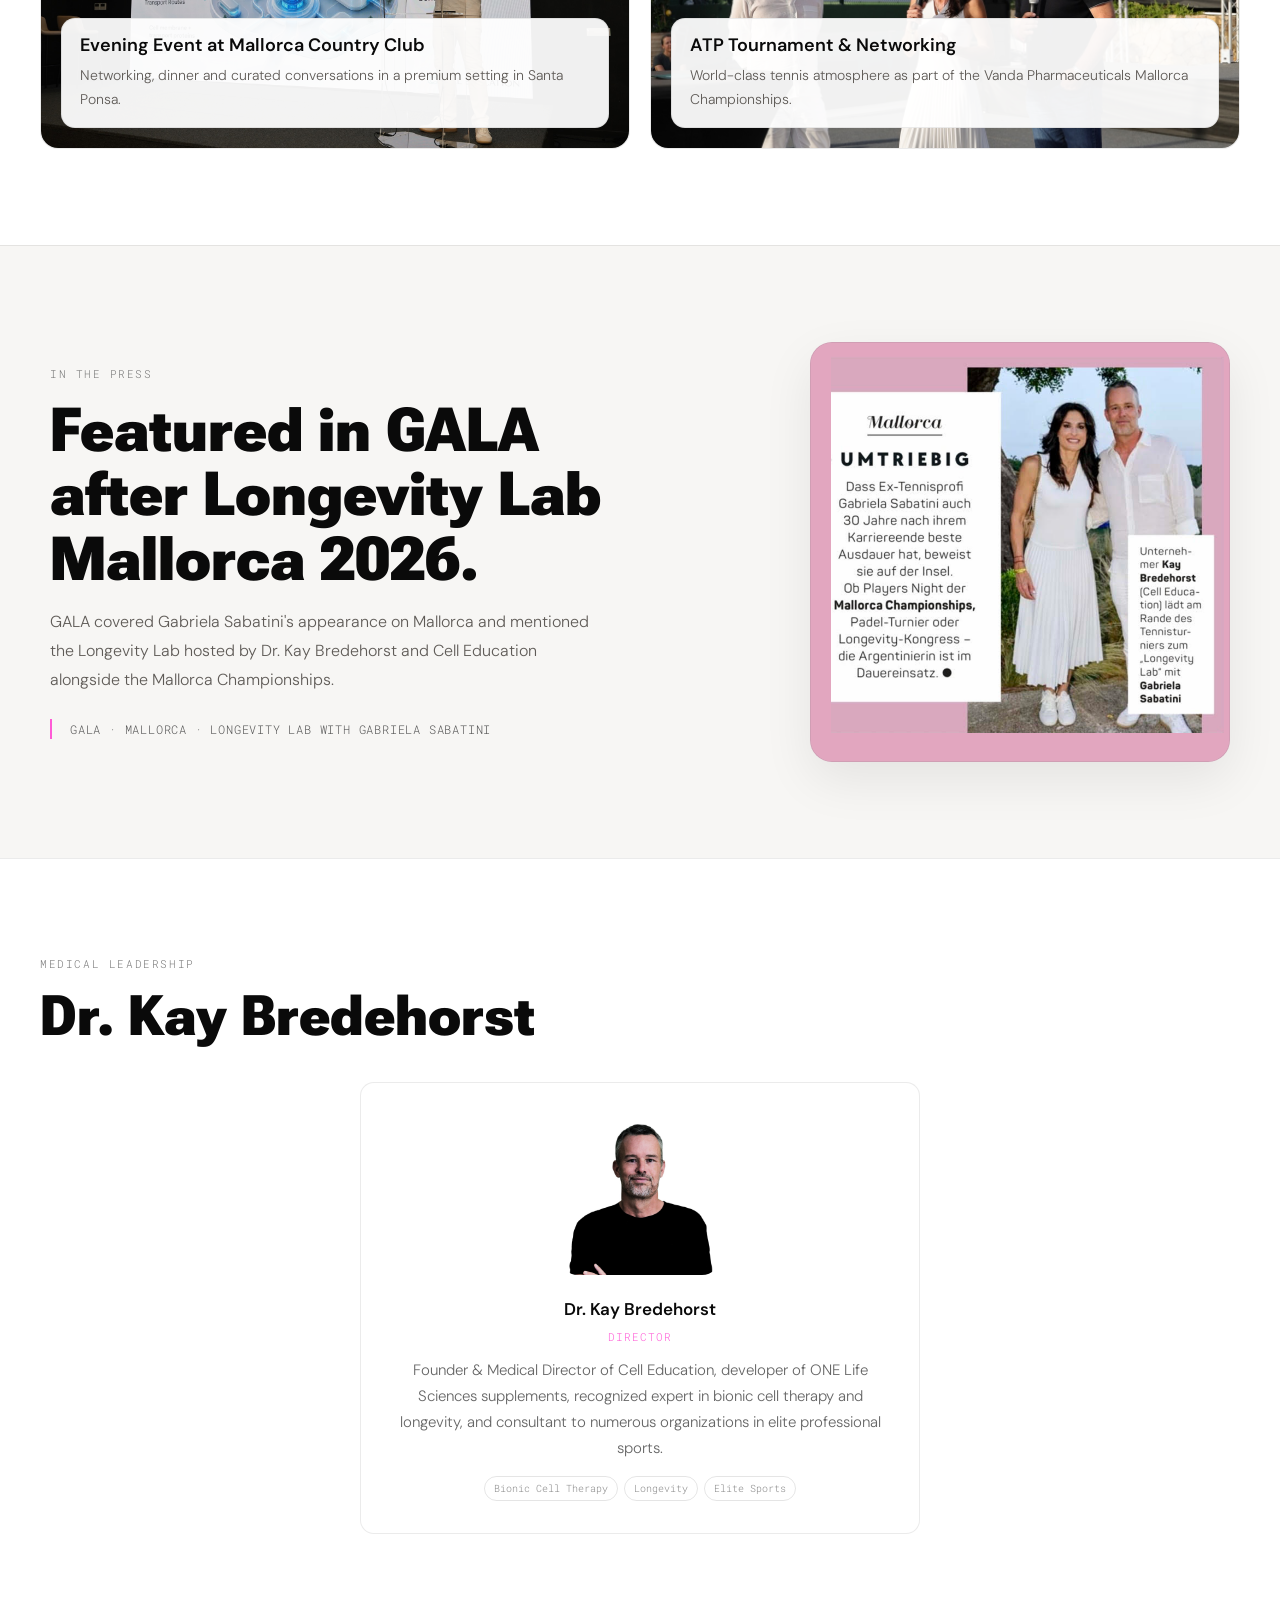
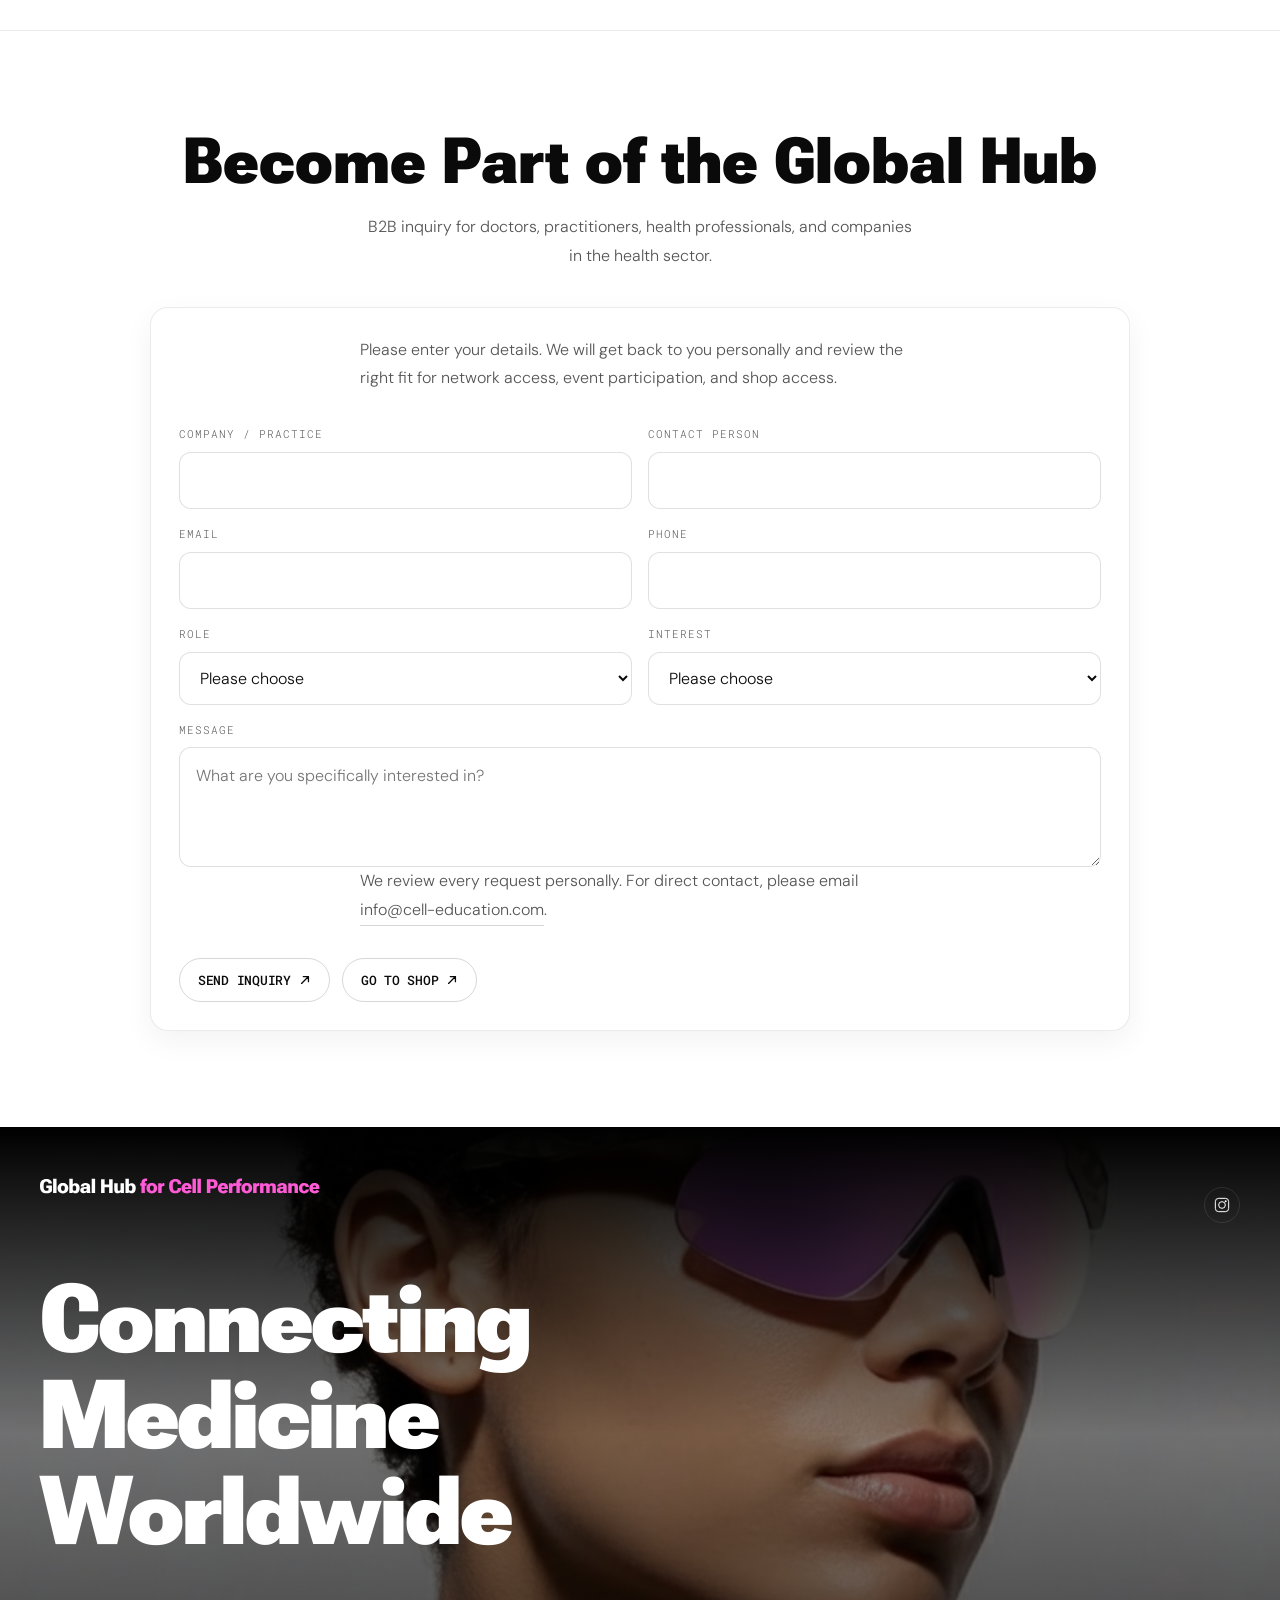
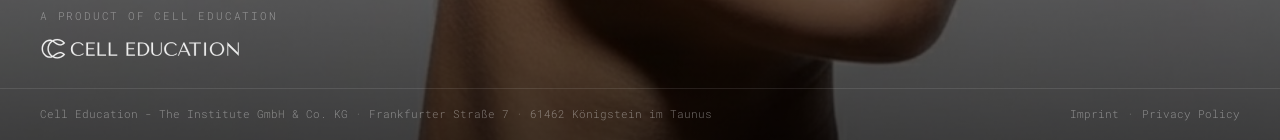
